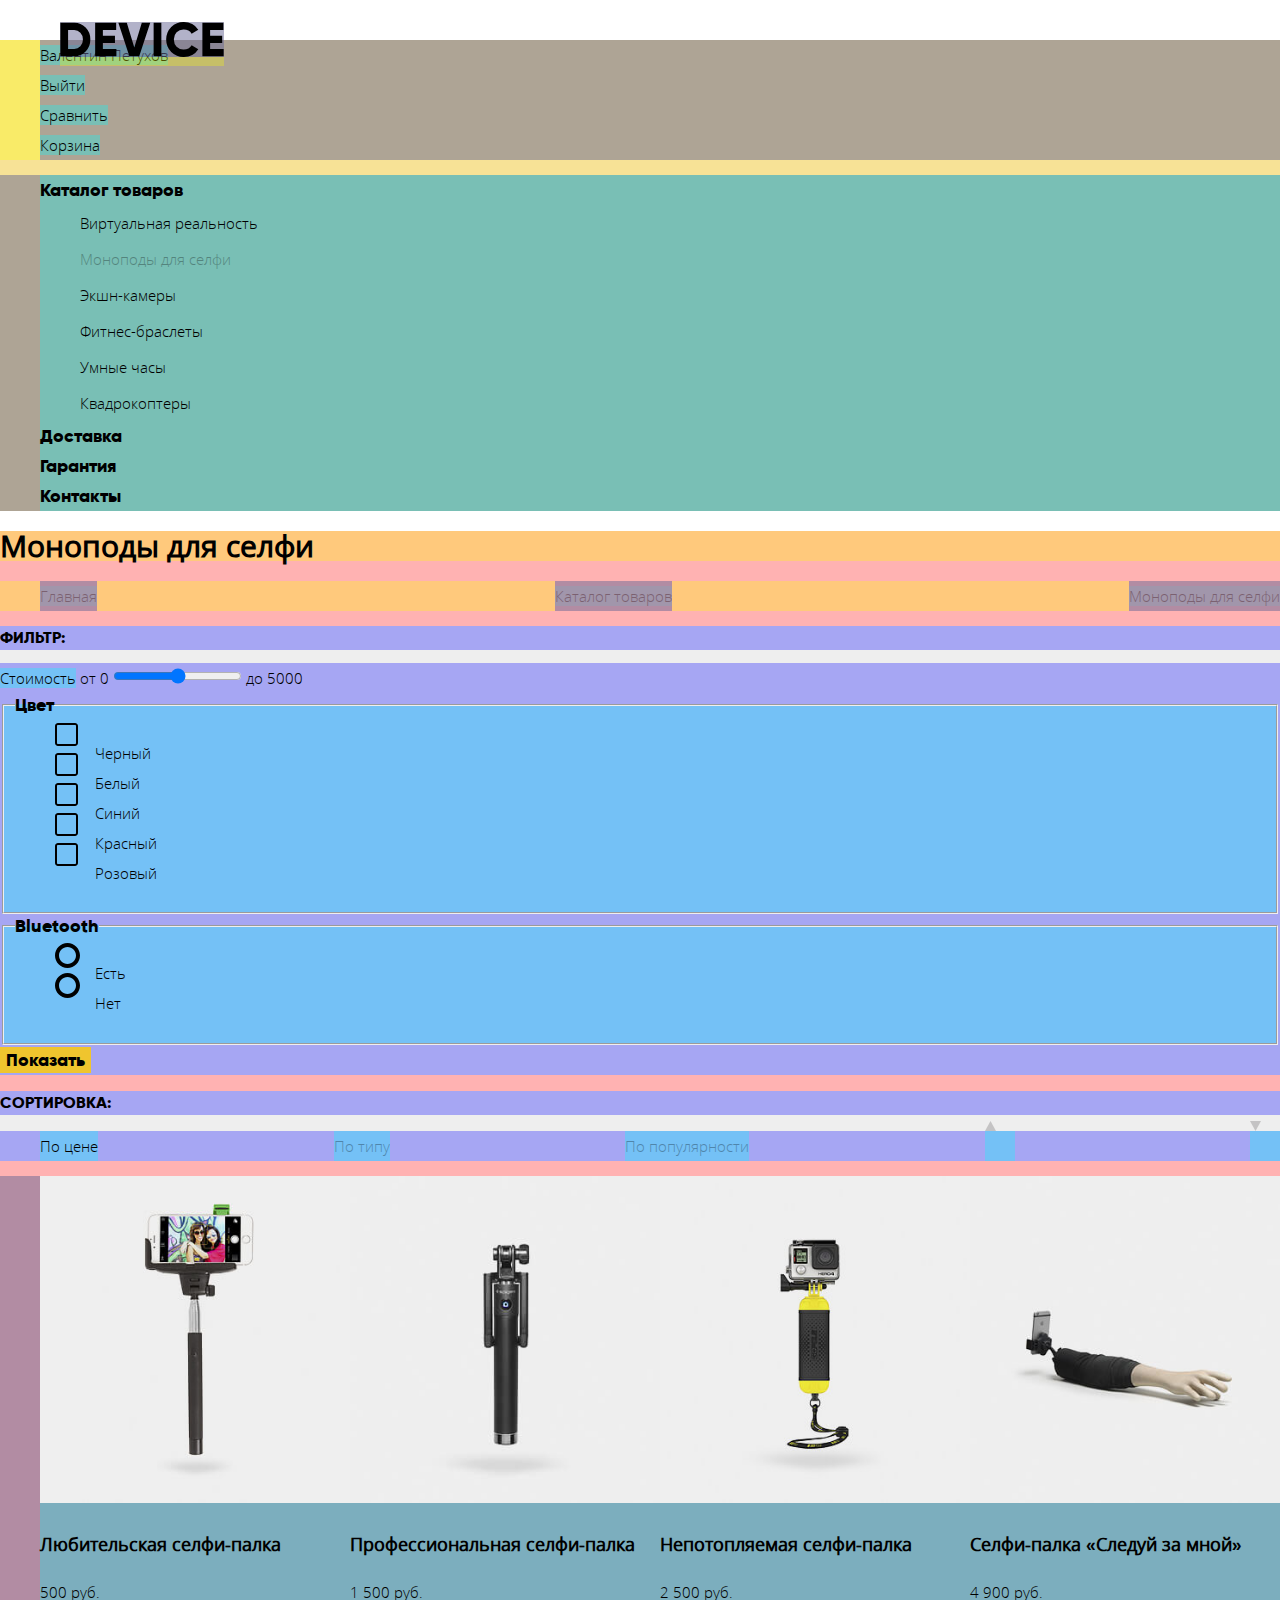
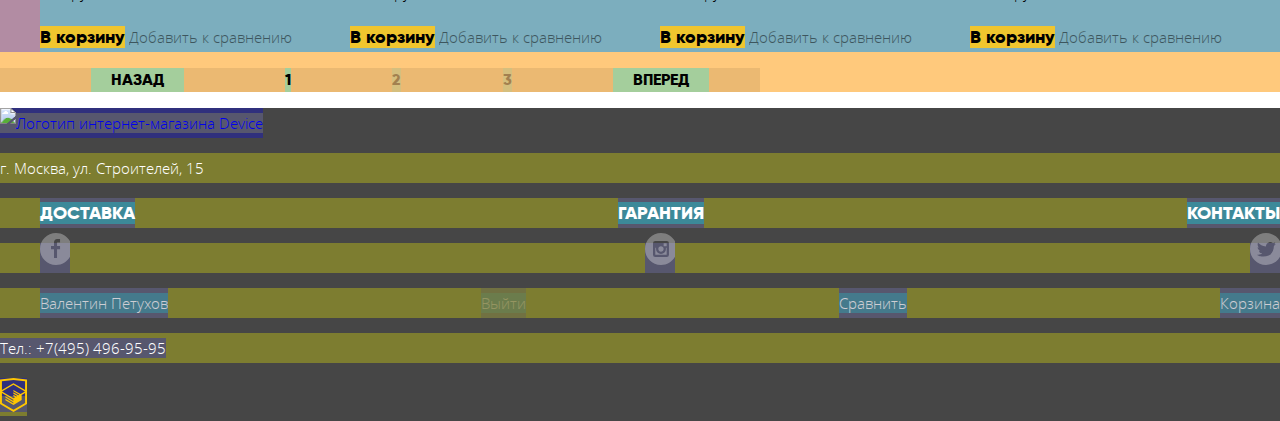
==== catalog.html @ 9d8a5b55 "add grid index" ====
<!DOCTYPE html>
<html lang="ru">

<head>
  <meta charset="utf-8">
  <title>HTML Academy: Девайс</title>
  <link href="css/normalize.css" rel="stylesheet">
  <link href="css/style.css" rel="stylesheet">
</head>

<body>
  <header class="main-header">
    <a class="header-logo" href="index.html">
      <img src="img/logo-device.svg" width="164" height="35" alt="Логотип интернет-магазина Device">
    </a>
    <ul class="user-nav-header">
      <li class="user-item-header search"></li>
      <li class="user-item-header user"><a href="#">Валентин Петухов</a></li>
      <li class="user-item-header enter"><a href="#">Выйти</a></li>
      <li class="user-item-header compare"><a href="#">Сравнить</a></li>
      <li class="user-item-header basket"><a href="#">Корзина</a></li>
    </ul>
    <nav class="nav">
      <ul class="main-nav">
        <li><a href="catalog.html" class="nav-catalog">Каталог товаров</a>
          <ul class="nav-catalog-list">
            <li><a href="#">Виртуальная реальность</a></li>
            <li><a class="nav-catalog-current">Моноподы для селфи</a></li>
            <li><a href="#">Экшн-камеры</a></li>
            <li><a href="#">Фитнес-браслеты</a></li>
            <li><a href="#">Умные часы</a></li>
            <li><a href="#">Квадрокоптеры</a></li>
          </ul>
        </li>
        <li><a href="delivery.html">Доставка</a></li>
        <li><a href="guarantee.html">Гарантия</a></li>
        <li><a href="contacts.html">Контакты</a></li>
      </ul>
    </nav>
  </header>
  <main>
    <h1>Моноподы для селфи</h1>
    <ul class="breadcrumbs">
      <li class="breadcrumbs-item"><a href="index.html">Главная</a></li>
      <li class="breadcrumbs-item"><a href="catalog.html">Каталог товаров</a></li>
      <li class="breadcrumbs-current"><a>Моноподы для селфи</a></li>
    </ul>
    <section class="filters">
      <h2 class="filters-name">Фильтр:</h2>
      <form class="filters-choice" action="https://echo.htmlacademy.ru" method="get">
        <label for="range-field">Стоимость</label>
        от 0 <input class="range-form" type="range" id="range-field" min="0" max="5000" step="1"> до 5000
        <fieldset class="filters-fieldset">
          <legend>Цвет</legend>
          <ul class="filters-color">
            <li class="filters-option">
              <input class="checkbox-form visually-hidden" type="checkbox" name="black" id="black-field" checked>
              <label for="black-field">Черный</label>
            </li>
            <li class="filters-option">
              <input class="checkbox-form visually-hidden" type="checkbox" name="white" id="white-field">
              <label for="white-field">Белый</label>
            </li>
            <li class="filters-option">
              <input class="checkbox-form visually-hidden" type="checkbox" name="blue" id="blue-field" checked>
              <label for="blue-field">Синий</label>
            </li>
            <li class="filters-option">
              <input class="checkbox-form visually-hidden" type="checkbox" name="red" id="red-field" checked>
              <label for="red-field">Красный</label>
            </li>
            <li class="filters-option">
              <input class="checkbox-form visually-hidden" type="checkbox" name="pink" id="pink-field">
              <label for="pink-field">Розовый</label>
            </li>
          </ul>
        </fieldset>
        <fieldset class="filters-fieldset">
          <legend>Bluetooth</legend>
          <ul class="filters-bluetooth">
            <li class="filters-option">
              <input class="radio-form visually-hidden" type="radio" name="bluetooth" id="bluetooth-yes" value="yes"
                checked>
              <label for="bluetooth-yes">Есть</label>
            </li>
            <li class="filters-option">
              <input class="radio-form visually-hidden" type="radio" name="bluetooth" id="bluetooth-no" value="no">
              <label for="bluetooth-no">Нет</label>
            </li>
          </ul>
        </fieldset>
        <button class="button button-filters" type="submit">Показать</button>
      </form>
    </section>
    <section class="sort">
      <h2 class="visually-hidden">Сортировка товаров</h2>
      <p>Сортировка:</p>
      <ul class="sort-list">
        <li><a class="sort-current">По цене</a></li>
        <li><a class="sort-link" href="#">По типу</a></li>
        <li><a class="sort-link" href="#">По популярности</a></li>
        <li><a class="sort-item increase" href="#"><span class="visually-hidden">По возрастанию</span></a></li>
        <li><a class="sort-item decrease"><span class="visually-hidden">По убыванию</span></a></li>
      </ul>
    </section>
    <section class="products">
      <h2 class="visually-hidden">Листинг товаров</h2>
      <ul class="products-list">
        <li class="products-item">
          <article class="product">
            <img src="img/item-1.jpg" width="360" height="380" alt="Любительская селфи-палка">
            <div class="products-info">
              <h3><a href="#">Любительская селфи-палка</a></h3>
              <p>500 руб.</p>
            </div>
            <div class="products-user">
              <a href="#" class="button">В корзину</a>
              <a class="add-compare" href="compare.html">Добавить к сравнению</a>
            </div>
          </article>
        </li>
        <li class="products-item">
          <article class="product">
            <img src="img/item-2.jpg" width="360" height="380" alt="Профессиональная селфи-палка">
            <div class="products-info">
              <h3><a href="#">Профессиональная селфи-палка</a></h3>
              <p>1 500 руб.</p>
            </div>
            <div class="products-user">
              <a href="#" class="button">В корзину</a>
              <a class="add-compare" href="compare.html">Добавить к сравнению</a>
            </div>
          </article>
        </li>
        <li class="products-item">
          <article class="product">
            <img src="img/item-3.jpg" width="360" height="380" alt="Непотопляемая селфи-палка">
            <div class="products-info">
              <h3><a href="#">Непотопляемая селфи-палка</a></h3>
              <p>2 500 руб.</p>
            </div>
            <div class="products-user">
              <a href="#" class="button">В корзину</a>
              <a class="add-compare" href="compare.html">Добавить к сравнению</a>
            </div>
          </article>
        </li>
        <li class="products-item">
          <article class="product new">
            <img src="img/item-4.jpg" width="360" height="380" alt="Селфи-палка «Следуй за мной»">
            <div class="products-info">
              <h3><a href="#">Селфи-палка «Следуй за мной»</a></h3>
              <p>4 900 руб.</p>
            </div>
            <div class="products-user">
              <a href="#" class="button">В корзину</a>
              <a href="compare.html" class="add-compare">Добавить к сравнению</a>
            </div>
          </article>
        </li>
      </ul>
      <ul class="pagination-list">
        <li><a class="pagination-switch pagination-back">Назад</a></li>
        <li class="pagination-item pagination-current"><a>1</a></li>
        <li class="pagination-item"><a href="#">2</a></li>
        <li class="pagination-item"><a href="#">3</a></li>
        <li><a class="pagination-switch" href="#">Вперед</a></li>
      </ul>
    </section>
  </main>
  <footer>
    <a class="footer-logo" href="index.html">
      <img src="img/logo2.svg" width="164" height="35" alt="Логотип интернет-магазина Device">
    </a>
    <p class="adress">г. Москва, ул. Строителей, 15</p>
    <ul class="footer-nav">
      <li><a href="delivery.html">Доставка</a></li>
      <li><a href="guarantee.html">Гарантия</a></li>
      <li><a href="contacts.html">Контакты</a></li>
    </ul>
    <ul class="social">
      <li><a class="social-facebook" href="#"><span class="visually-hidden">Facebook Device</span></a></li>
      <li><a class="social-instagram" href="#"><span class="visually-hidden">Instagram Device</span></a></li>
      <li><a class="social-twitter" href="#"><span class="visually-hidden">Twitter Device</span></a></li>
    </ul>
    <ul class="user-nav-footer">
      <li class="user-item-footer user"><a href="#">Валентин Петухов</a></li>
      <li class="user-item-footer exit"><a href="#">Выйти</a></li>
      <li class="user-item-footer compare"><a href="#">Сравнить</a></li>
      <li class="user-item-footer basket"><a href="#">Корзина</a></li>
    </ul>
    <p><a class="number-phone" href="tel:+74954969595">Тел.: +7(495) 496-95-95</a></p>
    <a href="https://htmlacademy.ru/intensive/htmlcss"><img class="logo-academy" src="img/logo-html.svg" width="27"
        height="34" alt="Логотип HTML Academy"></a>
  </footer>
</body>

</html>
---- css/style.css ----
@font-face {
  font-family: "Gilroy";
  font-style: normal;
  font-weight: 300;
  src: url("../fonts/gilroylight.woff2") format("woff2"),
       url("../fonts/gilroylight.woff") format("woff");
 }

 @font-face {
  font-family: "Gilroy";
  font-style: normal;
  font-weight: 900;
  src: url("../fonts/gilroyextrabold.woff2") format("woff2"),
       url("../fonts/gilroyextrabold.woff") format("woff");
 }

 @font-face {
  font-family: "OpenSans";
  font-style: normal;
  font-weight: 300;
  src: url("../fonts/opensanslight.woff2") format("woff2"),
       url("../fonts/opensanslight.woff") format("woff");
 }

 @font-face {
  font-family: "OpenSans";
  font-style: normal;
  font-weight: 400;
  src: url("../fonts/opensans.woff2") format("woff2"),
       url("../fonts/opensans.woff") format("woff");
 }

 body > * {
  background: rgba(255, 0, 0, 0.3);
}

body > * > * {
  background: rgba(255, 255, 0, 0.3);
}

body > * > * > * {
  background: rgba(0, 0, 255, 0.3);
}

body > * > * > * > * {
  background: rgba(0, 255, 255, 0.3);
}

body {
  margin: 0;
  padding: 0;
  font-family: "OpenSans", "Arial", sans-serif;
  font-size: 15px;
  line-height: 30px;
  font-weight: 300;
  color: #000000;
  background-color: #ffffff;
}

.container {
  width: 1440px;
  margin: 0 auto;
  padding: 0 140px; /*переопределить 140px для сервиса и футера*/
}

a {
  text-decoration: none;
}

img {
  max-width: 100%;
  height: auto;
}

html {
  box-sizing: border-box;
}

*, *::before, *::after {
  box-sizing: inherit;
}

.visually-hidden {
  position: absolute;
  width: 1px;
  height: 1px;
  margin: -1px;
  padding: 0;
  overflow: hidden;
  border: 0;
  clip: rect(0 0 0 0);
}

/*-------------------------HEADER-LOGO-------------------------*/

.main-header {
  position: relative;
  background-color: #f7e296;
  margin-top: 40px;
  /* display: flex; */
}

.header-logo,
.header-logo-index {
  position: absolute;
  margin-left: 60px;
  top: -18px;
}

.header-logo[href]:hover,
.header-logo[href]:focus {
  opacity: 0.6;
}

.header-logo[href]:active {
  opacity: 0.3;
}

.header-logo[href] img {
  pointer-events: none;
}

/*-------------------------HEADER USER-NAV-HEADER-------------------------*/

.user-nav-header,
.main-nav,
.nav-catalog-list {
  list-style: none;
}

.user-nav-header a {
  color: #000000;
}

.user-nav-header a:hover {
  opacity: 0.6;
}

.user-nav-header a:active {
  opacity: 0.3;
}

.header-search {

}

/*-------------------------HEADER MAIN-NAV-------------------------*/

.main-nav > li > a {
  font-family: "Gilroy", "Arial", sans-serif;
  font-size: 18px;
  line-height: 24px;
  font-weight: 900;
  color:#000000;
}

.main-nav a:not(.nav-catalog-current):hover {
  opacity: 0.6;
}

.main-nav a:not(.nav-catalog-current):active {
  opacity: 0.3;
}

/*-------------------------HEADER NAV-CATALOG-LIST-------------------------*/

.nav-catalog-list a {
  font-family: "OpenSans", "Arial", sans-serif;
  font-size: 15px;
  line-height: 36px;
  font-weight: 300;
  color: #000000;
}

.nav-catalog-current {
  opacity: 0.3;
}

/*-------------------------MAIN SLIDERS-------------------------*/

.sliders-list {
  display: flex;
  list-style: none;
}

.sliders h2 {
  font-family: "Gilroy", "Arial", sans-serif;
  font-size: 47px;
  line-height: 56px;
  font-weight: 900;
}

.sliders p {
  max-width: 490px;
}

.button {
  font-family: "Gilroy", "Arial", sans-serif;
  font-size: 18px;
  line-height: 24px;
  font-weight: 900;
  color: #000000;
  background-color: #f0c52e;
  border: none;
}

.button:hover {
  background-color: #f0c52e;
}

.button:active {
  color: rgba(0, 0, 0, 0.3);
}

.product-properties td {
  font-family: "Gilroy", "Arial", sans-serif;
  font-size: 36px;
  line-height: 48px;
  font-weight: 300;
}

.product-properties th {
  font-family: "OpenSans", "Arial", sans-serif;
  font-size: 13px;
  line-height: 20px;
  font-weight: 300;
}

/*-------------------------CATEGORY TOP-------------------------*/

.category-top-list {
  display: flex;
  justify-content: space-between;
  list-style: none;
}

.category-top-list a {
  font-family: "Gilroy", "Arial", sans-serif;
  font-size: 18px;
  line-height: 24px;
  font-weight: 900;
  color: #000000;
}

/* Разобраться с фото
.category-top-list a:hover {
  color: rgba(0, 0, 0, 0.3);
} */

.category-top-list a:active {
  color: rgba(0, 0, 0, 0.3);
}

/*-------------------------SERVICES-------------------------*/

.services-button-list,
.services-list {
  list-style: none;
}

.button-serv:active {
  color: #f7e184;
  background-color: #000000;
}

/*-------------------------PARTNERS-------------------------*/

.partners-list {
  display: flex;
  list-style: none;
}

.logo-dji:hover {
  background: url("../img/logo-1.png") no-repeat;
}

.logo-gadjets:hover {
  background: url("../img/logo-2.png") no-repeat;
}

.logo-gopro:hover {
  background: url("../img/logo-3.png") no-repeat;
}

.logo-vive:hover {
  background: url("../img/logo-4.png") no-repeat;
}

/*-------------------------FOOTER-------------------------*/

footer {
  background-color: #464646;
}


/*-------------------------FOOTER-NAV-------------------------*/

.footer-nav {
  display: flex;
  justify-content: space-between;
  list-style: none;
}

/*-------------------------FOOTER-LOGO-------------------------*/

.footer-logo:hover {
  opacity: 0.6;
}

.footer-logo:active {
  opacity: 0.3;
}

/*-------------------------ADRESS-------------------------*/

.adress {
  color: #ffffff;
}

/*-------------------------SOCIAL-------------------------*/

.social {
  display: flex;
  justify-content: space-between;
  list-style: none;
}

.social a {
  opacity: 0.3;
  width: 32px;
  height: 32px;
  padding: 15px;
}

.social a:hover {
  opacity: 1;
}

.social a:active {
  opacity: 0.1;
}

.social-facebook {
  background: url("../img/fb.svg") no-repeat;
}

.social-instagram {
  background: url("../img/instagram.svg") no-repeat;
}

.social-twitter {
  background: url("../img/twitter.svg") no-repeat;
}

/*-------------------------FOOTER-NAV--------------------------*/

.footer-nav a {
  font-family: "Gilroy", "Arial", sans-serif;
  font-size: 18px;
  line-height: 24px;
  font-weight: 900;
  color: #ffffff;
  text-transform: uppercase;
}

.footer-nav a:hover {
  opacity: 0.6;
}

.footer-nav a:active {
  opacity: 0.3;
}


/*-------------------------USER-NAV-FOOTER--------------------------*/

.user-nav-footer {
  display: flex;
  justify-content: space-between;
  list-style: none;
}

.user-item-footer a{
  color: #ffffff;
  opacity: 0.7;
}

.user-item-footer a:hover {
  opacity: 1;
}

.user-item-footer a:active {
  opacity: 0.3;
}

/* у венеры спросить */
.user-nav-footer .exit {
  opacity: 0.3;
}

/*-------------------------NUMBER-PHONE--------------------------*/

.number-phone {
  color: #ffffff;
}

/*-------------------------LOGO-ACADEMY-------------------------*/

.logo-academy:hover {
  opacity: 0.6;
}

.logo-academy:active {
  opacity: 0.3;
}

/*-------------------------INPUT FIELD-------------------------*/

.input-field {
  background-color:rgba(229, 229, 229, 0.5);
  border: none;
  color: rgba(70, 70, 70, 0.4);
}

.input-field:hover {
  background-color:rgba(229, 229, 229, 0.8);
  color: rgba(70, 70, 70, 0.4);
}

.input-field:focus {
  border: 3px solid #f0c52e;
  color: #464646;
  background-color: #ffffff;
}

.input-field:invalid {
  background-color: #edb5b5;
  border: none;
}

/*-------------------------MODAL-FEEDBACK-------------------------*/

.button-close {
  border: none;
  opacity: 0.5;
}

.modal-close {
  width: 55px;
  height: 55px;
  background: url("../img/modal-close.svg") no-repeat;
}

/* Проверить этот кусок кода на интерактивной карте


.map-close {
  width: 55px;
  height: 55px;
  background: url("../img/modal-close.svg") no-repeat;
} */


.map-close {
  position: relative;
  width: 55px;
  height: 55px;
  background-color: #ffffff;
  border: none;
}

.map-close::after {
  position: absolute;
  content: "";
  top: 0;
  left: 0;
  width: 55px;
  height: 55px;
  background: url("../img/modal-close.svg") no-repeat;
}

.button-close:hover {
  opacity: 1;
}

.button-close:active {
  opacity: 0.3;
}

/* NEXT PAGE - CATALOG */

/*-------------------------BREADCRUMBS-------------------------*/

.breadcrumbs {
  display: flex;
  justify-content: space-between;
  list-style: none;
  color: #000000;
}

.breadcrumbs a{
  color: #000000;
  opacity: 0.3;
}

.breadcrumbs-item:hover {
  opacity: 0.6;
}

.breadcrumbs-item:active {
  opacity: 0.1;
}

/*-------------------------SORT-------------------------*/

.sort {
  background-color: #eeeeee;
}

.sort p {
  font-family: "Gilroy", "Arial", sans-serif;
  font-size: 16px;
  line-height: 24px;
  font-weight: 900;
  text-transform: uppercase;
}

.sort-list {
  display: flex;
  justify-content: space-between;
  list-style: none;
}

.sort-link,
.sort-item {
  color: #000000;
  opacity: 0.3;
}

.sort-link:hover {
  opacity: 0.6;
}

.sort-link:active {
  opacity: 1;
}

.sort-current {
  opacity: 1;
  cursor: default;
}

.sort-item {
  opacity: 0.2;
}

.sort-item:hover {
  opacity: 0.4;
}

.sort-item:active {
  opacity: 1;
}

.increase {
  background: url("../img/icon-up-dir.svg") no-repeat;
  width: 11px;
  height: 10px;
  padding: 15px;
}

.decrease {
  background: url("../img/icon-down-dir.svg") no-repeat;
  width: 11px;
  height: 10px;
  padding: 15px;
}

/*-------------------------FILTERS-------------------------*/

.filters {
  background-color: #eeeeee;
}

.filters-name {
  font-family: "Gilroy", "Arial", sans-serif;
  font-size: 16px;
  line-height: 24px;
  font-weight: 900;
  text-transform: uppercase;
}

.filters ul {
  list-style: none;
}

.filters legend {
  font-family: "Gilroy", "Arial", sans-serif;
  font-size: 18px;
  line-height: 24px;
  font-weight: 900;
}

.filters-color label::before {
  background: url("../img/checkbox-off.svg") no-repeat;
  content: "";
  width: 23px;
  height: 23px;
  padding: 20px;
}

.filters-bluetooth label::before {
  background: url("../img/radio-off.svg") no-repeat;
  content: "";
  width: 25px;
  height: 25px;
  padding: 20px;
}

label:hover::before {
  opacity: 0.6;
}

.filters-color label:checked::before {
  background: url("../img/checkbox-on.svg") no-repeat;
  content: "";
  width: 27px;
  height: 23px;
  padding: 20px;

}

/*-------------------------PRODUCTS-------------------------*/

.products a {
  color: #000000;
}
.products-list {
  display: flex;
  justify-content: space-around;
  list-style: none;
}

.add-compare {
  opacity: 0.5;
}

.add-compare:hover {
  opacity: 1;
}

.add-compare:active {
  opacity: 0.2;
}

/*-------------------------PAGINATION-LIST-------------------------*/

.pagination-list {
  display: flex;
  justify-content: space-around;
  list-style: none;
  font-family: "Gilroy", "Arial", sans-serif;
  font-size: 16px;
  line-height: 24px;
  font-weight: 900;
  background-color: rgba(0, 0, 0, 0.08);
  width: 760px;
}

.pagination-item {
  opacity: 0.3;
}

.pagination-current {
  opacity: 1;
}

.pagination-switch {
  text-transform: uppercase;
  padding: 20px;
}

.pagination-switch:not(.pagination-back):hover {
  background-color: #d9d9d9;
}

.pagination-switch:not(.pagination-back):active {
  opacity: 0.3;
}
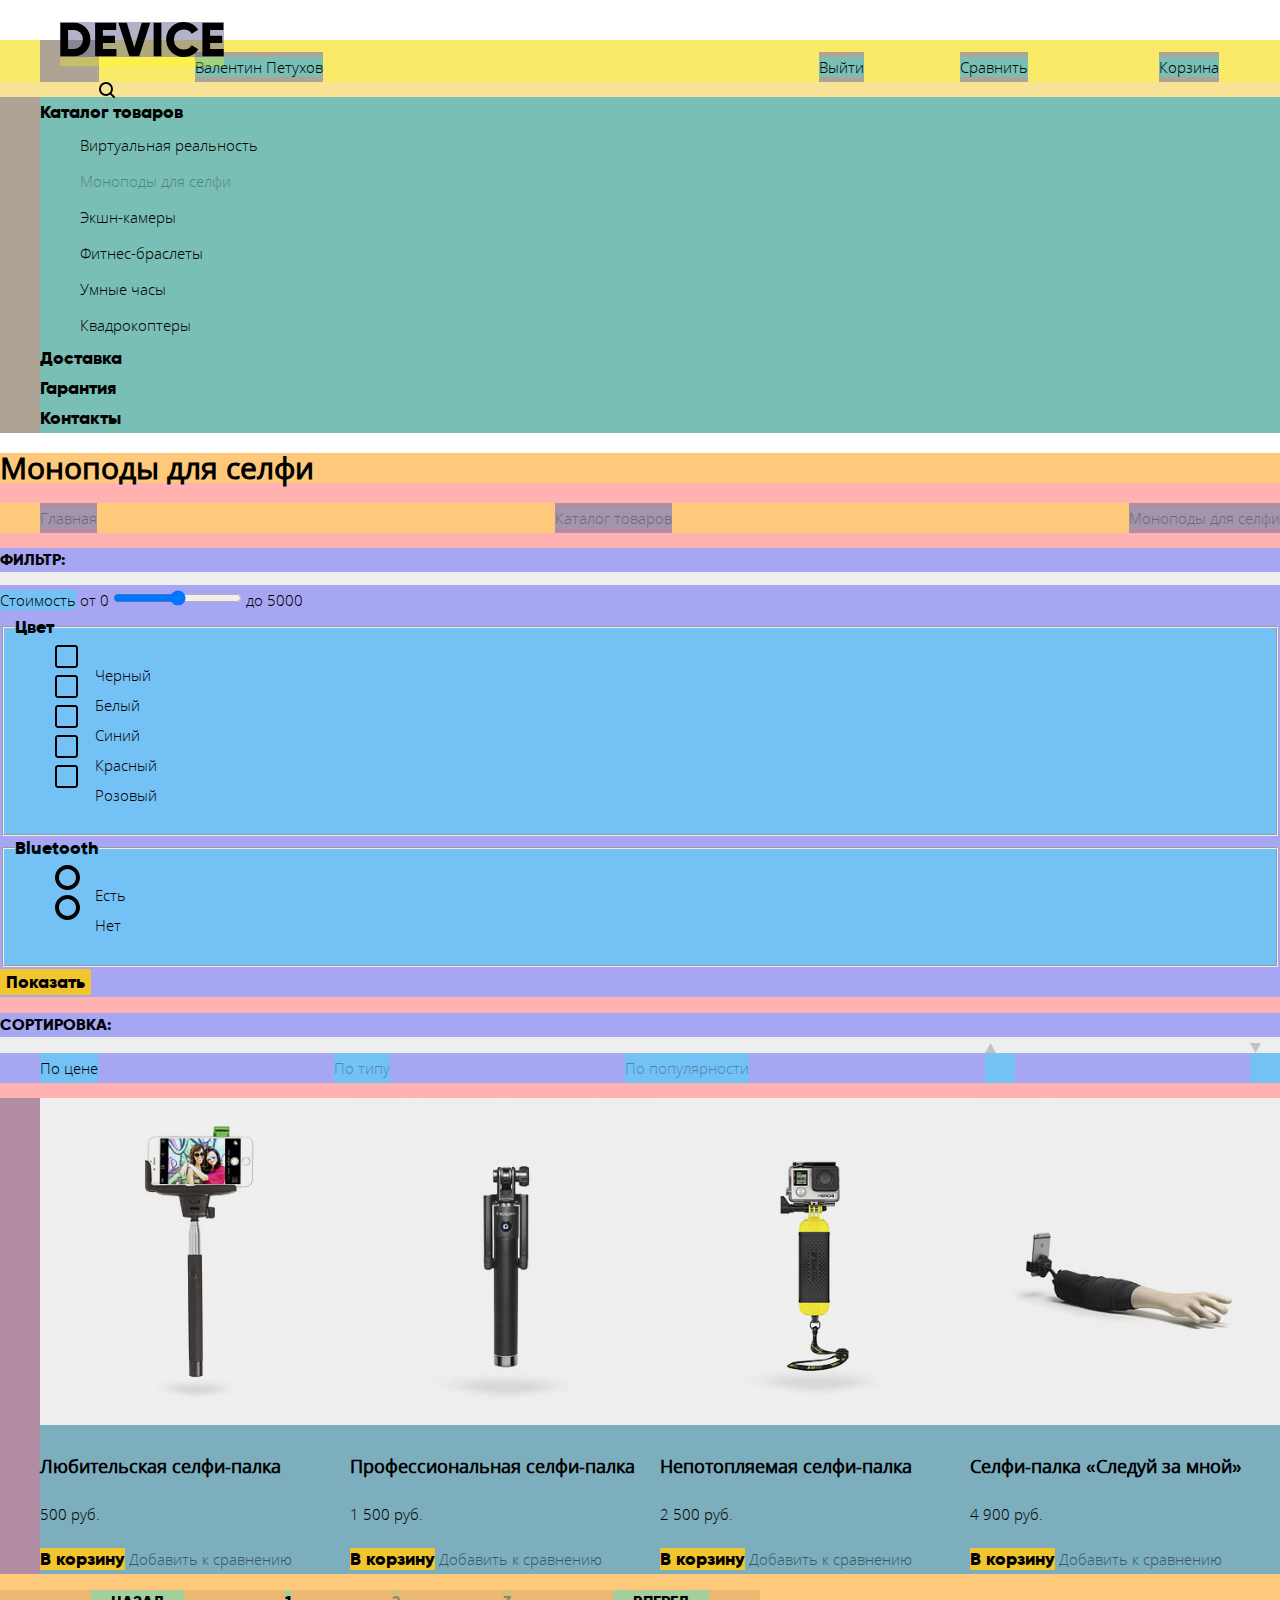
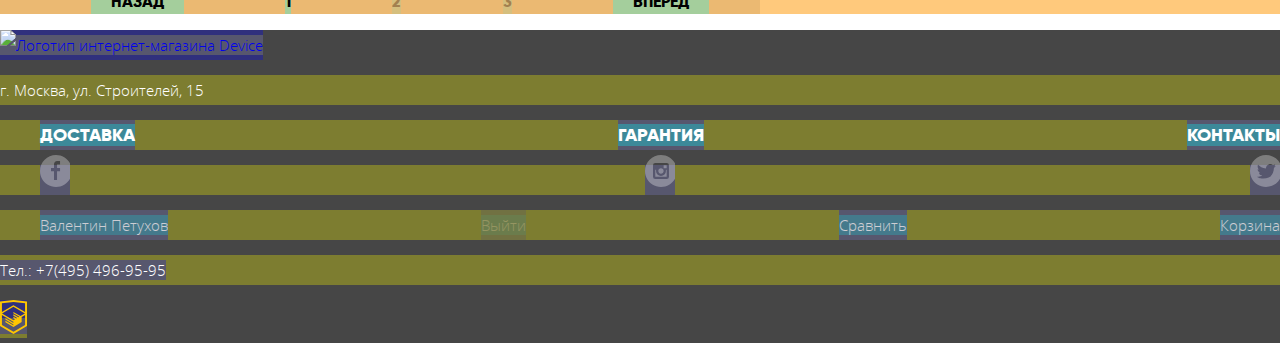
==== commit 3f564242: "add grid" ====
--- a/catalog.html
+++ b/catalog.html
@@ -14,11 +14,11 @@
       <img src="img/logo-device.svg" width="164" height="35" alt="Логотип интернет-магазина Device">
     </a>
     <ul class="user-nav-header">
-      <li class="user-item-header search"></li>
-      <li class="user-item-header user"><a href="#">Валентин Петухов</a></li>
-      <li class="user-item-header enter"><a href="#">Выйти</a></li>
-      <li class="user-item-header compare"><a href="#">Сравнить</a></li>
-      <li class="user-item-header basket"><a href="#">Корзина</a></li>
+      <li class="user-item-header header-search"></li>
+      <li class="user-item-header header-user"><a href="#">Валентин Петухов</a></li>
+      <li class="user-item-header header-enter"><a href="#">Выйти</a></li>
+      <li class="user-item-header header-compare"><a href="#">Сравнить</a></li>
+      <li class="user-item-header header-basket"><a href="#">Корзина</a></li>
     </ul>
     <nav class="nav">
       <ul class="main-nav">
--- a/css/style.css
+++ b/css/style.css
@@ -140,8 +140,36 @@
   opacity: 0.3;
 }
 
+.user-nav-header {
+  display: flex;
+  flex-wrap: wrap;
+  justify-content: space-between;
+  align-items: flex-end;
+}
+
+.header-enter {
+  margin-left: 400px;
+}
+
+.header-compare {
+  margin-right: 35px;
+}
+
+.header-basket {
+  margin-right: 61px;
+}
+
 .header-search {
-
+  padding: 42px 0px 0px 59px;
+  max-width: 442px;
+}
+.header-search::before {
+  position: absolute;
+  content: "";
+  background: url("../img/search.svg") no-repeat;
+  width: 16px;
+  height: 16px;
+  padding-left: 63px;
 }
 
 /*-------------------------HEADER MAIN-NAV-------------------------*/
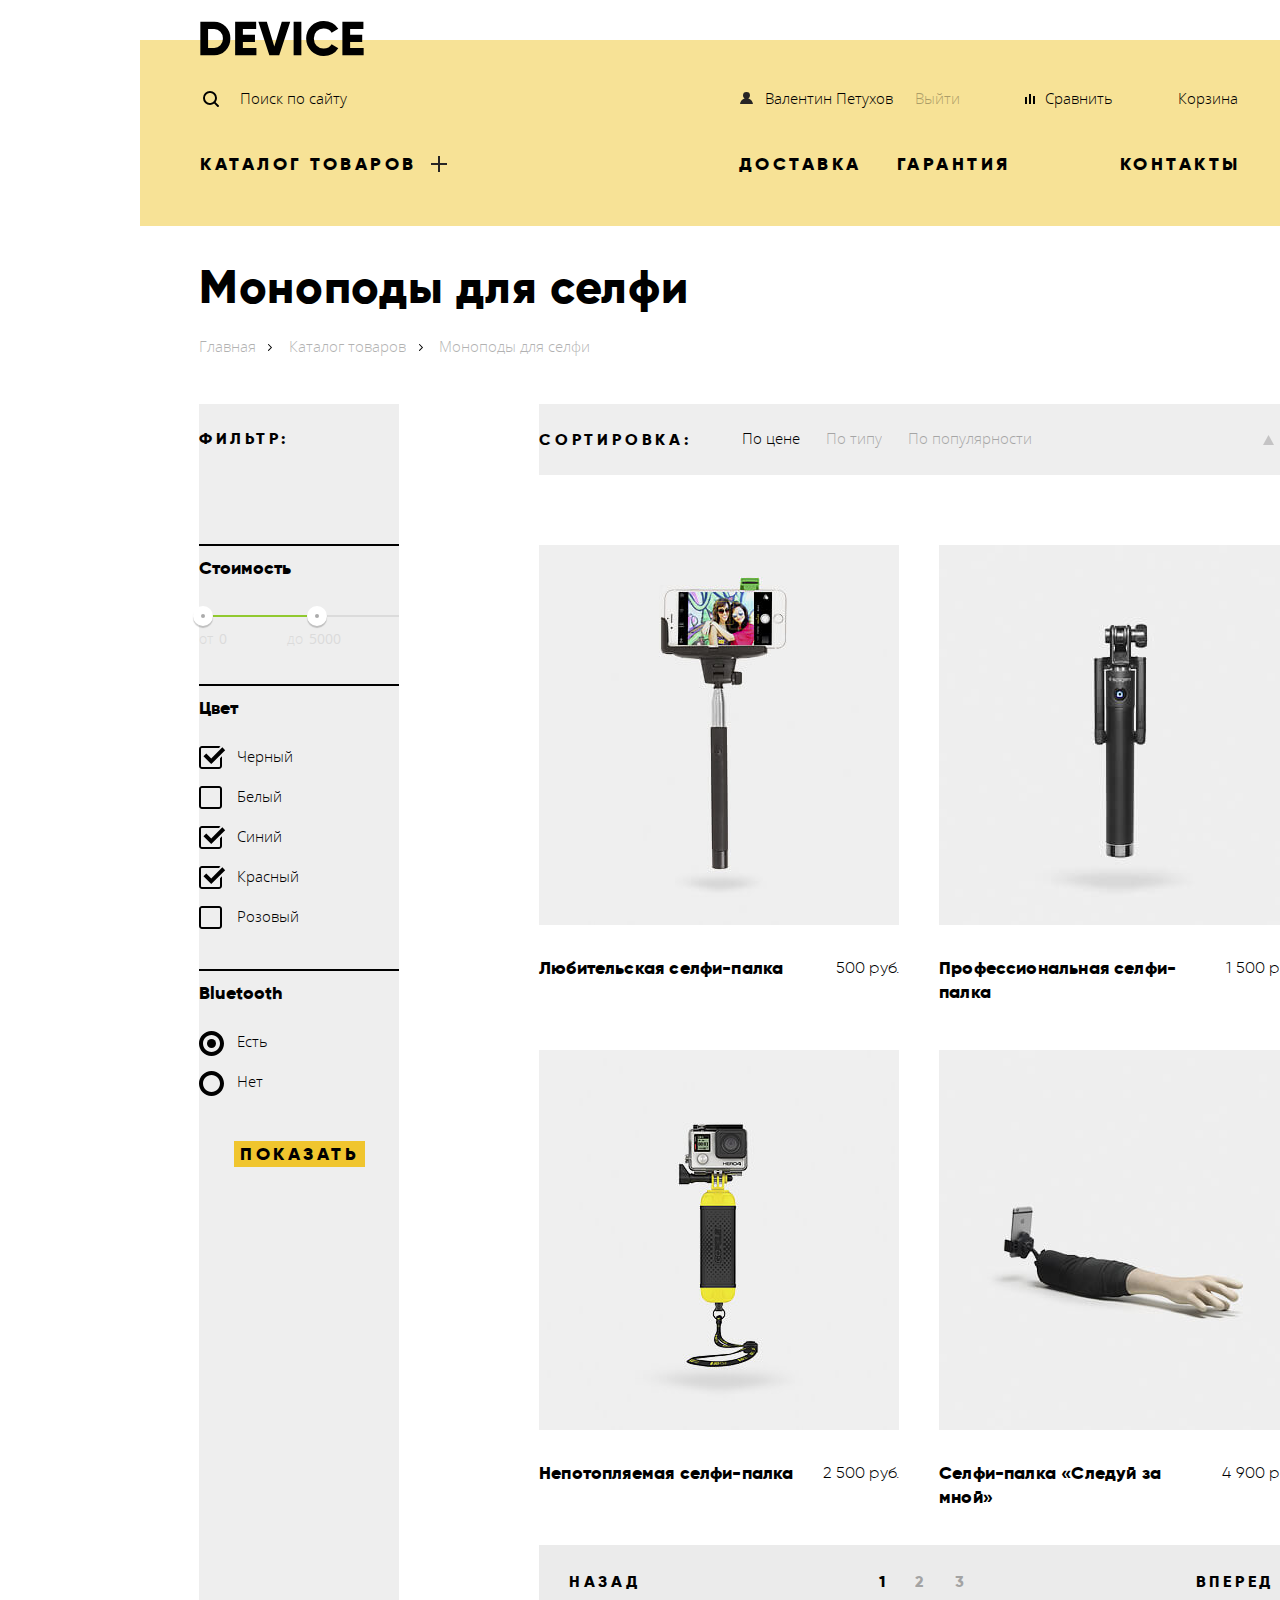
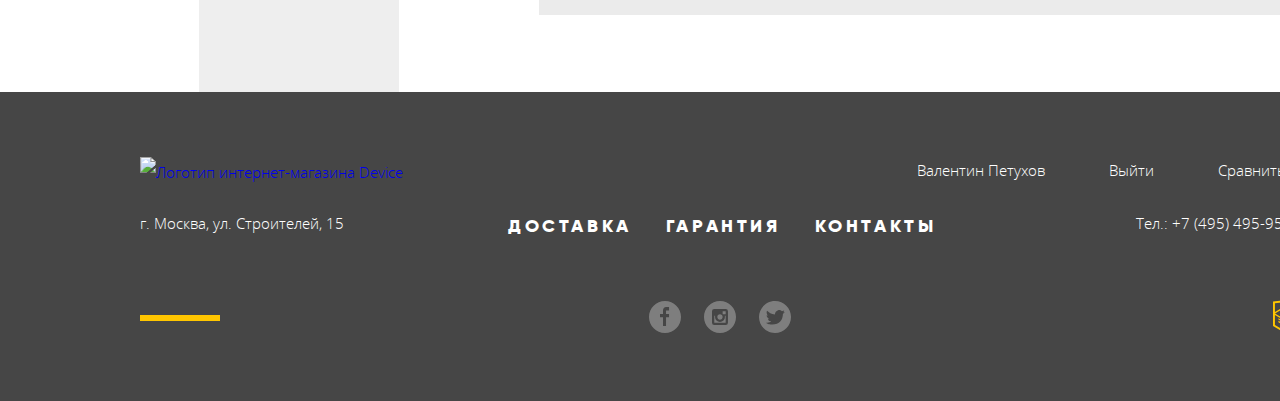
==== commit 01f18896: "style catalog" ====
--- a/catalog.html
+++ b/catalog.html
@@ -8,167 +8,228 @@
   <link href="css/style.css" rel="stylesheet">
 </head>
 
-<body>
-  <header class="main-header">
-    <a class="header-logo" href="index.html">
-      <img src="img/logo-device.svg" width="164" height="35" alt="Логотип интернет-магазина Device">
+<body class="container">
+  <header class="main-header header-catalog">
+    <a href="index.html">
+      <img class="header-logo" src="img/logo-device.svg" width="164" height="35" alt="Логотип интернет-магазина Device">
     </a>
     <ul class="user-nav-header">
-      <li class="user-item-header header-search"></li>
-      <li class="user-item-header header-user"><a href="#">Валентин Петухов</a></li>
-      <li class="user-item-header header-enter"><a href="#">Выйти</a></li>
-      <li class="user-item-header header-compare"><a href="#">Сравнить</a></li>
-      <li class="user-item-header header-basket"><a href="#">Корзина</a></li>
+      <li class="user-item-header header-search">Поиск по сайту</li>
+      <li class="user-item-header"><a class="header-user" href="#">Валентин Петухов</a></li>
+      <li class="user-item-header"><a class="header-exit" href="#">Выйти</a></li>
+      <li class="user-item-header"><a class="header-compare" href="#">Сравнить</a></li>
+      <li class="user-item-header"><a class="header-basket" href="#">Корзина</a></li>
     </ul>
     <nav class="nav">
       <ul class="main-nav">
-        <li><a href="catalog.html" class="nav-catalog">Каталог товаров</a>
+        <li><a class="nav-catalog main-nav-item" href="#">Каталог товаров</a>
           <ul class="nav-catalog-list">
             <li><a href="#">Виртуальная реальность</a></li>
-            <li><a class="nav-catalog-current">Моноподы для селфи</a></li>
+            <li><a href="catalog.html">Моноподы для селфи</a></li>
             <li><a href="#">Экшн-камеры</a></li>
             <li><a href="#">Фитнес-браслеты</a></li>
             <li><a href="#">Умные часы</a></li>
             <li><a href="#">Квадрокоптеры</a></li>
           </ul>
         </li>
+        <li><a class="nav-delivery main-nav-item" href="delivery.html">Доставка</a></li>
+        <li><a class="nav-guarantee main-nav-item" href="guarantee.html">Гарантия</a></li>
+        <li><a class="nav-contacts main-nav-item" href="contacts.html">Контакты</a></li>
+      </ul>
+    </nav>
+  </header>
+  <main>
+    <div class="monopod-wrapper">
+      <h1 class="catalog-subtitle">Моноподы для селфи</h1>
+      <ul class="breadcrumbs">
+        <li class="breadcrumbs-item"><a class="breadcrumbs-index" href="index.html">Главная</a></li>
+        <li class="breadcrumbs-item breadcrumbs-arrow"><a class="breadcrumbs-catalog" href="catalog.html">Каталог товаров</a></li>
+        <li class="breadcrumbs-current breadcrumbs-arrow"><a class="breadcrumbs-monopod">Моноподы для селфи</a></li>
+      </ul>
+    </div>
+    <div class="catalog-wrapper">
+      <section class="filters">
+        <div class="filters-wrapper">
+        <h2 class="filters-name">Фильтр:</h2>
+        <form class="filters-choice" action="https://echo.htmlacademy.ru" method="get">
+          <div class="filter-range">
+          <div class="filter-range-title">Стоимость</div>
+          <div class="range-controls">
+            <div class="scale">
+              <div class="bar"></div>
+            </div>
+            <div class="range-toggle range-toggle-min"></div>
+            <div class="range-toggle range-toggle-max"></div>
+          </div>
+          <div class="price-controls">
+            <label class="min-price">от <input type="number" name="min-price" value="0"></label>
+            <label class="max-price">до <input type="number" name="max-price" value="5000"></label>
+          </div>
+        </div> 
+        <div class="filter-checkbox">
+          <fieldset class="filters-fieldset">
+            <legend>Цвет</legend>
+            <ul class="filters-color">
+              <li class="filters-option">
+                <input class="checkbox-form visually-hidden" type="checkbox" name="black" id="black-field" checked>
+                <label for="black-field">Черный</label>
+              </li>
+              <li class="filters-option">
+                <input class="checkbox-form visually-hidden" type="checkbox" name="white" id="white-field">
+                <label for="white-field">Белый</label>
+              </li>
+              <li class="filters-option">
+                <input class="checkbox-form visually-hidden" type="checkbox" name="blue" id="blue-field" checked>
+                <label for="blue-field">Синий</label>
+              </li>
+              <li class="filters-option">
+                <input class="checkbox-form visually-hidden" type="checkbox" name="red" id="red-field" checked>
+                <label for="red-field">Красный</label>
+              </li>
+              <li class="filters-option">
+                <input class="checkbox-form visually-hidden" type="checkbox" name="pink" id="pink-field">
+                <label for="pink-field">Розовый</label>
+              </li>
+            </ul>
+          </fieldset>
+        </div>
+        <div class="filter-radio">
+          <fieldset class="filters-fieldset">
+            <legend>Bluetooth</legend>
+            <ul class="filters-bluetooth">
+              <li class="filters-option">
+                <input class="radio-form visually-hidden" type="radio" name="bluetooth" id="bluetooth-yes" value="yes"
+                  checked>
+                <label for="bluetooth-yes">Есть</label>
+              </li>
+              <li class="filters-option">
+                <input class="radio-form visually-hidden" type="radio" name="bluetooth" id="bluetooth-no" value="no">
+                <label for="bluetooth-no">Нет</label>
+              </li>
+            </ul>
+          </fieldset>
+        </div>
+          <button class="button button-filters" type="submit">Показать</button>
+        </form>
+      </div>
+      </section>
+    <section class="catalog">
+      <div class="sort">
+        <h2 class="visually-hidden">Сортировка товаров</h2>
+        <p>Сортировка:</p>
+        <ul class="sort-list">
+          <li><a class="sort-current">По цене</a></li>
+          <li><a class="sort-link" href="#">По типу</a></li>
+          <li><a class="sort-link" href="#">По популярности</a></li>
+        </ul>
+        <ul class="sort-increment">
+          <li><a class="sort-item sort-increase" href="#"><span class="visually-hidden">По возрастанию</span></a></li>
+          <li><a class="sort-decrease increment-current"><span class="visually-hidden">По убыванию</span></a></li>
+        </ul>
+    </div>
+      <div class="products-wrapper">
+      <h2 class="visually-hidden">Листинг товаров</h2>
+      <ul class="products-list">
+        <li class="products-item">
+          <article class="product">
+            <img src="img/item-1.jpg" width="360" height="380" alt="Любительская селфи-палка">
+            <div class="products-info">
+              <h3><a href="#">Любительская селфи-палка</a></h3>
+              <p>500 руб.</p>
+            </div>
+            <div class="products-user">
+              <a href="#" class="button">В корзину</a>
+              <a class="add-compare" href="compare.html">Добавить к сравнению</a>
+            </div>
+          </article>
+        </li>
+        <li class="products-item">
+          <article class="product">
+            <img src="img/item-2.jpg" width="360" height="380" alt="Профессиональная селфи-палка">
+            <div class="products-info">
+              <h3><a href="#">Профессиональная селфи-палка</a></h3>
+              <p>1 500 руб.</p>
+            </div>
+            <div class="products-user">
+              <a href="#" class="button">В корзину</a>
+              <a class="add-compare" href="compare.html">Добавить к сравнению</a>
+            </div>
+          </article>
+        </li>
+        <li class="products-item">
+          <article class="product">
+            <img src="img/item-3.jpg" width="360" height="380" alt="Непотопляемая селфи-палка">
+            <div class="products-info">
+              <h3><a href="#">Непотопляемая селфи-палка</a></h3>
+              <p>2 500 руб.</p>
+            </div>
+            <div class="products-user">
+              <a href="#" class="button">В корзину</a>
+              <a class="add-compare" href="compare.html">Добавить к сравнению</a>
+            </div>
+          </article>
+        </li>
+        <li class="products-item">
+          <article class="product new">
+            <img src="img/item-4.jpg" width="360" height="380" alt="Селфи-палка «Следуй за мной»">
+            <div class="products-info">
+              <h3><a href="#">Селфи-палка «Следуй за мной»</a></h3>
+              <p>4 900 руб.</p>
+            </div>
+            <div class="products-user">
+              <a href="#" class="button">В корзину</a>
+              <a href="compare.html" class="add-compare">Добавить к сравнению</a>
+            </div>
+          </article>
+        </li>
+      </ul>
+      <ul class="pagination-list">
+        <li class="pagination-back"><a class="pagination-switch">Назад</a></li>
+        <li class="pagination-item pagination-current"><a>1</a></li>
+        <li class="pagination-item"><a href="#">2</a></li>
+        <li class="pagination-item"><a href="#">3</a></li>
+        <li class="pagination-forward"><a class="pagination-switch" href="#">Вперед</a></li>
+      </ul>
+      </div>
+    </section>
+  </div>
+  </main>
+  <footer>
+    <div class="footer-wrapper">
+    <div class="footer-top">
+      <p class="footer-logo">
+        <a href="#">
+          <img src="img/logo2.svg" width="164" height="35" alt="Логотип интернет-магазина Device">
+        </a>
+      </p>
+      <ul class="user-nav-footer">
+        <li class="user-item-footer"><a class="footer-user" href="#">Валентин Петухов</a></li>
+        <li class="user-item-footer"><a class="footer-exit" href="#">Выйти</a></li>
+        <li class="user-item-footer"><a class="footer-compare" href="#">Сравнить</a></li>
+        <li class="user-item-footer"><a class="footer-basket" href="#">Корзина</a></li>
+      </ul>
+    </div>
+    <div class="footer-middle">
+      <p class="address">г. Москва, ул. Строителей, 15</p>
+      <ul class="footer-nav">
         <li><a href="delivery.html">Доставка</a></li>
         <li><a href="guarantee.html">Гарантия</a></li>
         <li><a href="contacts.html">Контакты</a></li>
       </ul>
-    </nav>
-  </header>
-  <main>
-    <h1>Моноподы для селфи</h1>
-    <ul class="breadcrumbs">
-      <li class="breadcrumbs-item"><a href="index.html">Главная</a></li>
-      <li class="breadcrumbs-item"><a href="catalog.html">Каталог товаров</a></li>
-      <li class="breadcrumbs-current"><a>Моноподы для селфи</a></li>
-    </ul>
-    <section class="filters">
-      <h2 class="filters-name">Фильтр:</h2>
-      <form class="filters-choice" action="https://echo.htmlacademy.ru" method="get">
-        <label for="range-field">Стоимость</label>
-        от 0 <input class="range-form" type="range" id="range-field" min="0" max="5000" step="1"> до 5000
-        <fieldset class="filters-fieldset">
-          <legend>Цвет</legend>
-          <ul class="filters-color">
-            <li class="filters-option">
-              <input class="checkbox-form visually-hidden" type="checkbox" name="black" id="black-field" checked>
-              <label for="black-field">Черный</label>
-            </li>
-            <li class="filters-option">
-              <input class="checkbox-form visually-hidden" type="checkbox" name="white" id="white-field">
-              <label for="white-field">Белый</label>
-            </li>
-            <li class="filters-option">
-              <input class="checkbox-form visually-hidden" type="checkbox" name="blue" id="blue-field" checked>
-              <label for="blue-field">Синий</label>
-            </li>
-            <li class="filters-option">
-              <input class="checkbox-form visually-hidden" type="checkbox" name="red" id="red-field" checked>
-              <label for="red-field">Красный</label>
-            </li>
-            <li class="filters-option">
-              <input class="checkbox-form visually-hidden" type="checkbox" name="pink" id="pink-field">
-              <label for="pink-field">Розовый</label>
-            </li>
-          </ul>
-        </fieldset>
-        <fieldset class="filters-fieldset">
-          <legend>Bluetooth</legend>
-          <ul class="filters-bluetooth">
-            <li class="filters-option">
-              <input class="radio-form visually-hidden" type="radio" name="bluetooth" id="bluetooth-yes" value="yes"
-                checked>
-              <label for="bluetooth-yes">Есть</label>
-            </li>
-            <li class="filters-option">
-              <input class="radio-form visually-hidden" type="radio" name="bluetooth" id="bluetooth-no" value="no">
-              <label for="bluetooth-no">Нет</label>
-            </li>
-          </ul>
-        </fieldset>
-        <button class="button button-filters" type="submit">Показать</button>
-      </form>
-    </section>
-    <section class="sort">
-      <h2 class="visually-hidden">Сортировка товаров</h2>
-      <p>Сортировка:</p>
-      <ul class="sort-list">
-        <li><a class="sort-current">По цене</a></li>
-        <li><a class="sort-link" href="#">По типу</a></li>
-        <li><a class="sort-link" href="#">По популярности</a></li>
-        <li><a class="sort-item increase" href="#"><span class="visually-hidden">По возрастанию</span></a></li>
-        <li><a class="sort-item decrease"><span class="visually-hidden">По убыванию</span></a></li>
-      </ul>
-    </section>
-    <section class="products">
-      <h2 class="visually-hidden">Листинг товаров</h2>
-      <ul class="products-list">
-        <li class="products-item">
-          <article class="product">
-            <img src="img/item-1.jpg" width="360" height="380" alt="Любительская селфи-палка">
-            <div class="products-info">
-              <h3><a href="#">Любительская селфи-палка</a></h3>
-              <p>500 руб.</p>
-            </div>
-            <div class="products-user">
-              <a href="#" class="button">В корзину</a>
-              <a class="add-compare" href="compare.html">Добавить к сравнению</a>
-            </div>
-          </article>
-        </li>
-        <li class="products-item">
-          <article class="product">
-            <img src="img/item-2.jpg" width="360" height="380" alt="Профессиональная селфи-палка">
-            <div class="products-info">
-              <h3><a href="#">Профессиональная селфи-палка</a></h3>
-              <p>1 500 руб.</p>
-            </div>
-            <div class="products-user">
-              <a href="#" class="button">В корзину</a>
-              <a class="add-compare" href="compare.html">Добавить к сравнению</a>
-            </div>
-          </article>
-        </li>
-        <li class="products-item">
-          <article class="product">
-            <img src="img/item-3.jpg" width="360" height="380" alt="Непотопляемая селфи-палка">
-            <div class="products-info">
-              <h3><a href="#">Непотопляемая селфи-палка</a></h3>
-              <p>2 500 руб.</p>
-            </div>
-            <div class="products-user">
-              <a href="#" class="button">В корзину</a>
-              <a class="add-compare" href="compare.html">Добавить к сравнению</a>
-            </div>
-          </article>
-        </li>
-        <li class="products-item">
-          <article class="product new">
-            <img src="img/item-4.jpg" width="360" height="380" alt="Селфи-палка «Следуй за мной»">
-            <div class="products-info">
-              <h3><a href="#">Селфи-палка «Следуй за мной»</a></h3>
-              <p>4 900 руб.</p>
-            </div>
-            <div class="products-user">
-              <a href="#" class="button">В корзину</a>
-              <a href="compare.html" class="add-compare">Добавить к сравнению</a>
-            </div>
-          </article>
-        </li>
-      </ul>
-      <ul class="pagination-list">
-        <li><a class="pagination-switch pagination-back">Назад</a></li>
-        <li class="pagination-item pagination-current"><a>1</a></li>
-        <li class="pagination-item"><a href="#">2</a></li>
-        <li class="pagination-item"><a href="#">3</a></li>
-        <li><a class="pagination-switch" href="#">Вперед</a></li>
-      </ul>
-    </section>
-  </main>
-  <footer>
+      <p class="number-phone"><a href="tel:+74954969595">Тел.: +7 (495) 495-95-95</a></p>
+    </div>
+    <div class="footer-bottom">
+      <ul class="social-list">
+        <li><a class="social-facebook" href="#"><span class="visually-hidden">Facebook Device</span></a></li>
+        <li><a class="social-instagram" href="#"><span class="visually-hidden">Instagram Device</span></a></li>
+        <li><a class="social-twitter" href="#"><span class="visually-hidden">Twitter Device</span></a></li>
+      </ul>
+      <a href="https://htmlacademy.ru/intensive/htmlcss"><img class="logo-academy" src="img/logo-html.svg" width="27"
+          height="34" alt="Логотип HTML Academy"></a>
+    </div>
+  </div>
+  </footer>
+  <!-- <footer>
     <a class="footer-logo" href="index.html">
       <img src="img/logo2.svg" width="164" height="35" alt="Логотип интернет-магазина Device">
     </a>
@@ -192,7 +253,6 @@
     <p><a class="number-phone" href="tel:+74954969595">Тел.: +7(495) 496-95-95</a></p>
     <a href="https://htmlacademy.ru/intensive/htmlcss"><img class="logo-academy" src="img/logo-html.svg" width="27"
         height="34" alt="Логотип HTML Academy"></a>
-  </footer>
+  </footer> -->
 </body>
-
-</html>
+</html>--- a/css/style.css
+++ b/css/style.css
@@ -30,7 +30,7 @@
        url("../fonts/opensans.woff") format("woff");
  }
 
- body > * {
+ /* body > * {
   background: rgba(255, 0, 0, 0.3);
 }
 
@@ -44,7 +44,7 @@
 
 body > * > * > * > * {
   background: rgba(0, 255, 255, 0.3);
-}
+} */
 
 body {
   margin: 0;
@@ -60,7 +60,7 @@
 .container {
   width: 1440px;
   margin: 0 auto;
-  padding: 0 140px; /*переопределить 140px для сервиса и футера*/
+  /* padding: 0 140px; */
 }
 
 a {
@@ -95,16 +95,19 @@
 
 .main-header {
   position: relative;
-  background-color: #f7e296;
-  margin-top: 40px;
-  /* display: flex; */
+  background-image: linear-gradient(#ffffff 12%, #f7e296 12%, #f7e296 100%);
+  padding: 0px 27px 47px 60px;
+  margin: 0 140px;
+}
+
+.header-catalog {
+  margin: 0 140px 37px;
 }
 
 .header-logo,
 .header-logo-index {
   position: absolute;
-  margin-left: 60px;
-  top: -18px;
+  top: 6px;
 }
 
 .header-logo[href]:hover,
@@ -128,6 +131,12 @@
   list-style: none;
 }
 
+.user-nav-header {
+  display: flex;
+  flex-wrap: wrap;
+  padding-top: 68px;
+}
+
 .user-nav-header a {
   color: #000000;
 }
@@ -140,36 +149,88 @@
   opacity: 0.3;
 }
 
-.user-nav-header {
-  display: flex;
-  flex-wrap: wrap;
-  justify-content: space-between;
-  align-items: flex-end;
-}
-
-.header-enter {
-  margin-left: 400px;
-}
-
-.header-compare {
-  margin-right: 35px;
-}
-
-.header-basket {
-  margin-right: 61px;
-}
-
 .header-search {
-  padding: 42px 0px 0px 59px;
-  max-width: 442px;
-}
+  position: relative;
+  margin-right: 50px;
+  width: 446px;
+}
+
 .header-search::before {
   position: absolute;
   content: "";
   background: url("../img/search.svg") no-repeat;
   width: 16px;
   height: 16px;
-  padding-left: 63px;
+  left: -37px;
+  top: 8px;
+}
+
+.header-enter {
+  position: relative;
+  padding: 25px 30px;
+  margin-right: 188px;
+}
+
+.header-exit {
+  padding: 25px 12px;
+  margin-right: 53px;
+  opacity: 0.3;
+}
+
+.header-user {
+  position: relative;
+  padding: 25px 10px 25px 29px;
+}
+
+.header-user::before {
+  position: absolute;
+  content: "";
+  background: url("../img/user.svg") no-repeat;
+  width: 13px;
+  height: 12px;
+  top: 29px;
+  left: 4px;
+}
+
+.header-enter::before {
+  position: absolute;
+  content: "";
+  background: url("../img/user.svg") no-repeat;
+  width: 13px;
+  height: 12px;
+  top: 29px;
+  left: 4px;
+}
+
+.header-compare {
+  position: relative;
+  padding: 25px 20px;
+  margin-right: 24px;
+}
+
+.header-compare::before {
+  position: absolute;
+  content: "";
+  background: url("../img/compare.svg") no-repeat;
+  width: 10px;
+  height: 10px;
+  top: 31px;
+  left: 0px;
+}
+
+.header-basket {
+  position: relative;
+  padding: 25px 21px;
+}
+
+.header-basket::before {
+  position: absolute;
+  content: "";
+  background: url("../img/basket.svg") no-repeat;
+  width: 12px;
+  height: 12px;
+  top: 29px;
+  left: -2px;
 }
 
 /*-------------------------HEADER MAIN-NAV-------------------------*/
@@ -190,9 +251,62 @@
   opacity: 0.3;
 }
 
-/*-------------------------HEADER NAV-CATALOG-LIST-------------------------*/
+/*-------------------------HEADER NAV-------------------------*/
+
+.main-nav {
+  display: flex;
+  flex-wrap: wrap;
+  padding: 0;
+  margin: 0;
+  margin-top: 36px;
+}
+
+.main-nav-item {
+  font-family: "Gilroy", sans-serif;
+  font-size: 18px;
+  line-height: 24px;
+  font-weight: 900;
+  letter-spacing: 3.5px;
+  text-transform: uppercase;
+}
+
+.nav-catalog {
+  position: relative;
+  padding: 25px 30px 30px 0px;
+  margin-right: 262px;
+}
+
+.nav-catalog::after {
+  position: absolute;
+  content: "";
+  background: url("../img/plus.svg") no-repeat;
+  width: 16px;
+  height: 16px;
+  top: 28px;
+  right: 0;
+}
+
+.nav-delivery {
+  padding: 25px 11px 30px 30px;
+}
+
+.nav-guarantee {
+  padding: 25px 30px 30px 24px;
+  margin-right: 46px;
+}
+
+.nav-contacts {
+  padding: 25px 30px 25px 33px;
+
+}
+
+.nav-catalog-list {
+  margin: 0;
+  padding: 0;
+}
 
 .nav-catalog-list a {
+  display: none;
   font-family: "OpenSans", "Arial", sans-serif;
   font-size: 15px;
   line-height: 36px;
@@ -204,10 +318,30 @@
   opacity: 0.3;
 }
 
+.main-header::after {
+  position: absolute;
+  content: "";
+  border: solid 4px #ffffff;
+  width: 100px;
+  right: 461px;
+  top: 250px;
+  z-index: 2;
+}
+
 /*-------------------------MAIN SLIDERS-------------------------*/
 
+.sliders-wrapper {
+  margin: 0 140px;
+}
+
+.sliders {
+  position: relative;
+  background-image: linear-gradient(#f7e296 113px, #ffffff 113px);
+}
+
 .sliders-list {
-  display: flex;
+  padding: 0;
+  margin: 0;
   list-style: none;
 }
 
@@ -216,86 +350,460 @@
   font-size: 47px;
   line-height: 56px;
   font-weight: 900;
+  margin: 0;
+  padding: 0;
 }
 
 .sliders p {
   max-width: 490px;
 }
 
+.slide  {
+  position: relative;
+}
+
+.sliders-list-self {
+  margin-bottom: 97px;
+}
+
+.sliders-list-fit {
+  margin-bottom: 86px;
+}
+
+.sliders-list-quadro {
+  margin-bottom: 110px;
+}
+
+.sliders-list-self img {
+  width: 384px;
+  margin: 2px 0px 0px 90px;
+  padding: 0;
+}
+
+.sliders-list-fit img {
+  width: 345px;
+  margin: 14px 0px 0px 116px;
+  padding: 0;
+}
+
+.sliders-list-quadro img {
+  width: 526px;
+  margin: 67px 0px 0px 31px;  
+}
+
+.sliders-content {
+  max-width: 700px;
+  z-index: 10;
+}
+
+.sliders-list-self h2 {
+  margin: 81px 0px 19px 125px;
+  letter-spacing: 0.5px;
+}
+
+.sliders-list-fit h2 {
+  margin: 81px 0px 19px 138px;
+  letter-spacing: 0.6px;
+}
+
+.sliders-list-quadro h2 {
+  max-width: 505px;
+  margin: 81px 0px 19px 42px;
+  letter-spacing: 0.7px;
+}
+
+
+.sliders-list-self p {
+  margin-left: 125px;
+  letter-spacing: 0.17px;
+}
+
+.sliders-list-fit p {
+  max-width: 460px;
+  margin-left: 138px;
+  letter-spacing: 0.15px;
+}
+
+.sliders-list-quadro p {
+  max-width: 460px;
+  margin-left: 42px;
+  letter-spacing: 0.15px;
+}
+
+.sliders-list-self::before {
+  position: absolute;
+  content: "";
+  width: 166px;
+  height: 131px;
+  background: url("../img/01.png") no-repeat;
+  right: 60px;
+  top: 11px;
+}
+
+.sliders-list-fit::before {
+  position: absolute;
+  content: "";
+  width: 198px;
+  height: 131px;
+  background: url("../img/02.png") no-repeat;
+  right: 54px;
+  top: 11px;
+}
+
+.sliders-list-quadro::before {
+  position: absolute;
+  content: "";
+  width: 201px;
+  height: 131px;
+  background: url("../img/03.png") no-repeat;
+  right: 53px;
+  top: 11px;
+}
+
 .button {
+  font-family: "Gilroy", "Arial", sans-serif;
+  font-size: 18px;
+  text-transform: uppercase;
+  text-align: center;
+  line-height: 24px;
+  font-weight: 900;
+  letter-spacing: 3.5px;
+  color: #000000;
+  background-color: #f0c52e;
+  border: none;
+}
+
+.sliders-button {
+  position: absolute;
+  width: 220px;
+  left: 601px;
+  top: 323px;
+}
+
+.button:hover {
+  background-color: #f0c52e;
+}
+
+.button:active {
+  color: rgba(0, 0, 0, 0.3);
+}
+
+.self-properties {
+  margin: 130px 0px 0px 122px;
+}
+
+.fit-properties {
+  margin: 130px 0px 0px 136px;
+}
+
+.quadro-properties {
+  margin: 130px 0px 0px 39px;
+}
+
+.product-properties td {
+  font-family: "Gilroy", "Arial", sans-serif;
+  font-size: 36px;
+  line-height: 48px;
+  font-weight: 300;
+  padding-right: 76px;
+}
+
+.quadro-properties td {
+  padding-right: 59px;
+}
+
+.product-properties th {
+  font-family: "OpenSans", "Arial", sans-serif;
+  font-size: 13px;
+  line-height: 20px;
+  font-weight: 300;
+  padding-top: 5px;
+  padding-left: 3px;
+}
+
+.slide {
+  display: none;
+}
+
+.slider-controls label {
+  display: inline-block;
+  width: 12px;
+  height: 12px;
+  margin-right: 21px;
+  background-color: transparent;
+  border: 1px solid #000000;
+  border-radius: 50%;
+  cursor: pointer;
+}
+
+.slider-controls {
+  position: absolute;
+  top: 329px;
+  right: 62px;  
+  font-size: 0;
+  z-index: 20;
+}
+
+#product-1:checked ~ .sliders-wrapper #slide-1,
+#product-2:checked ~ .sliders-wrapper #slide-2,
+#product-3:checked ~ .sliders-wrapper #slide-3 {
+  display: flex;
+}
+
+#product-1:checked ~ .sliders-wrapper label[for="product-1"],
+#product-2:checked ~ .sliders-wrapper label[for="product-2"],
+#product-3:checked ~ .sliders-wrapper label[for="product-3"] {
+  background-color: red;
+}
+
+/*-------------------------CATEGORY TOP-------------------------*/
+
+.category-top {
+  margin: 0 140px 155px 140px;
+}
+
+.category-top-list {
+  display: flex;
+  justify-content: space-between;
+  list-style: none;
+  margin: 0;
+  padding: 0;
+}
+
+.category-top-list a {
+  display: block;
+  position: relative;
+  width: 160px;
   font-family: "Gilroy", "Arial", sans-serif;
   font-size: 18px;
   line-height: 24px;
   font-weight: 900;
   color: #000000;
+  padding-top: 193px;
+}
+
+.category-top-list a:active {
+  color: rgba(0, 0, 0, 0.3);
+}
+
+.category-virtual a {
+letter-spacing: 0.5px;
+}
+
+.category-virtual a::before {
+  position: absolute;
+  content: "";
+  top: 0;
+  left: 0;
+  background: url(../img/popular-1.svg) 49% 49% #f0c52e no-repeat;
+  width: 160px;
+  height: 160px;
+}
+
+.category-self a {
+  padding-right: 35px;
+  letter-spacing: 0.4px;
+}
+
+.category-self a::before {
+  position: absolute;
+  content: "";
+  top: 0;
+  left: 0;
+  background: url(../img/popular-2.svg) 52% 95% #f0c52e no-repeat;
+  width: 160px;
+  height: 160px;
+}
+
+.category-camera a::before {
+  position: absolute;
+  content: "";
+  top: 0;
+  left: 0;
+  background: url(../img/popular-3.svg) 55% 52% #f0c52e no-repeat;
+  width: 160px;
+  height: 160px;
+}
+
+.category-fitnes a::before {
+  position: absolute;
+  content: "";
+  top: 0;
+  left: 0;
+  background: url(../img/popular-4.svg) 52% 53% #f0c52e no-repeat;
+  width: 160px;
+  height: 160px;
+}
+
+.category-watch a::before {
+  position: absolute;
+  content: "";
+  top: 0;
+  left: 0;
+  background: url(../img/popular-5.svg) 53% 52% #f0c52e no-repeat;
+  width: 160px;
+  height: 160px;
+}
+
+.category-cuadro a::before {
+  position: absolute;
+  content: "";
+  top: 0;
+  left: 0;
+  background: url(../img/popular-6.svg) 48% 54% #f0c52e no-repeat;
+  width: 160px;
+  height: 160px;
+}
+
+/*-------------------------SERVICES-------------------------*/
+
+.services-wrapper {
+  padding-bottom: 115px;
+  margin-bottom: 95px;
+  background-image: linear-gradient(#ffffff 26px, #e5e5e5 26px, #e5e5e5 340px);
+}
+
+.services-list {
+  position: relative;
+  padding: 0;
+  margin: 0;
+  margin-left: 100px;
+  list-style: none;
+}
+
+.services {
+  display: flex;  
+  flex-wrap: wrap;
+  margin-left: 140px;
+}
+
+.services-list h3 {
+  font-family: Gilroy;
+  font-size: 47px;
+  font-weight: 800;
+  line-height: 1.02;
+  letter-spacing: 1px;
+  text-align: left;
+  color: #000000;
+  margin: 0 0 31px 2px;
+}
+
+.services-list p {
+  max-width: 445px;
+  letter-spacing: 0.3px;
+  margin: 0;
+}
+
+.controls-delivery {
+  margin-top: 6px;
+  padding: 9px 0 8px 18px;
+}
+
+.controls-guarantee {
+  padding: 9px 0 8px 25px;
+}
+
+.controls-credit {
+  padding: 10px 0 8px 37px;
+}
+
+.service-delivery,
+.service-guarantee,
+.service-credit {
+  position: relative;
+}
+
+.service-delivery::after {
+  position: absolute;
+  content: "";
+  background: url("../img/delivery.svg") no-repeat;
+  width: 136px;
+  padding: 80px;
+  left: 559px;
+  top: 11px;
+}
+
+.service-guarantee::after {
+  position: absolute;
+  content: "";
+  background: url("../img/warranty.svg") no-repeat;
+  width: 171px;
+  padding: 100px;
+  left: 544px;
+  top: -13px;
+}
+
+.service-credit::after {
+  position: absolute;
+  content: "";
+  background: url("../img/credit.svg") no-repeat;
+  width: 156px;
+  padding: 100px;
+  left: 535px;
+  top: -13px;
+}
+
+.services-controls label {
+  display: block;
+  width: 278px;
+  margin-right: 21px;
+  color: black;
   background-color: #f0c52e;
-  border: none;
-}
-
-.button:hover {
-  background-color: #f0c52e;
-}
-
-.button:active {
-  color: rgba(0, 0, 0, 0.3);
-}
-
-.product-properties td {
-  font-family: "Gilroy", "Arial", sans-serif;
-  font-size: 36px;
-  line-height: 48px;
-  font-weight: 300;
-}
-
-.product-properties th {
-  font-family: "OpenSans", "Arial", sans-serif;
-  font-size: 13px;
-  line-height: 20px;
-  font-weight: 300;
-}
-
-/*-------------------------CATEGORY TOP-------------------------*/
-
-.category-top-list {
-  display: flex;
+  cursor: pointer;
+  margin-bottom: 24px;
+  font-family: Gilroy;
+  font-size: 18px;
+  font-weight: 800;
+  line-height: 1.33;
+  letter-spacing: 3.6px;
+  text-transform: uppercase;
+}
+
+.services-controls {
+  position: relative;
+}
+
+.services-controls::after {
+  position: absolute;
+  content: "";
+  width: 7px;
+  height: 319px;
+  background-color: #000000;
+  left: 277px;
+  top: -74px;
+}
+
+.service {
+  display: none;
+}
+
+#service-1:checked ~ .services #service1,
+#service-2:checked ~ .services #service2,
+#service-3:checked ~ .services #service3 {
+  display: block;
+}
+
+#service-1:checked ~ .services label[for="service-1"],
+#service-2:checked ~ .services label[for="service-2"],
+#service-3:checked ~ .services label[for="service-3"] {
+  color: #f0c52e;
+  background-color: black;
+}
+
+/*-------------------------PARTNERS-------------------------*/
+
+.partners-wrapper {
+  margin: 0 140px;
+}
+
+.partners-list {
+  display: flex;
+  flex-wrap: wrap;
   justify-content: space-between;
   list-style: none;
-}
-
-.category-top-list a {
-  font-family: "Gilroy", "Arial", sans-serif;
-  font-size: 18px;
-  line-height: 24px;
-  font-weight: 900;
-  color: #000000;
-}
-
-/* Разобраться с фото
-.category-top-list a:hover {
-  color: rgba(0, 0, 0, 0.3);
-} */
-
-.category-top-list a:active {
-  color: rgba(0, 0, 0, 0.3);
-}
-
-/*-------------------------SERVICES-------------------------*/
-
-.services-button-list,
-.services-list {
-  list-style: none;
-}
-
-.button-serv:active {
-  color: #f7e184;
-  background-color: #000000;
-}
-
-/*-------------------------PARTNERS-------------------------*/
-
-.partners-list {
-  display: flex;
-  list-style: none;
+  margin: 0;
+  padding: 0;
+  margin-bottom: 83px;
 }
 
 .logo-dji:hover {
@@ -314,22 +822,138 @@
   background: url("../img/logo-4.png") no-repeat;
 }
 
-/*-------------------------FOOTER-------------------------*/
+/*-------------------------INFO-US-------------------------*/
+.info-us {
+  display: flex;
+  flex-wrap: wrap;
+  justify-content: space-between;
+  margin: 0 140px 72px 140px;
+}
+
+.info-us h2 {
+  font-family: Gilroy;
+  font-size: 47px;
+  font-weight: 800;
+  line-height: 1.02;
+  letter-spacing: 0.47px;
+  text-align: left;
+  color: #000000;
+  padding-top: 15px;
+  padding-bottom: 3px;
+}
+
+.about-us {
+  position: relative;
+  margin: 0;
+  padding: 0;
+  max-width: 490px;
+}
+
+.about-us::before {
+  position: absolute;
+  content: "";
+  border: 3.5px solid #000000;
+  width: 80px;
+  top: 0;
+}
+
+.about-us-stock {
+  max-width: 450px;
+  margin-bottom: 30px;
+  letter-spacing: 0.1px;
+}
+
+.about-us-delivery {
+  max-width: 475px;
+  margin-bottom: 71px;
+}
+
+.contacts-info {
+  position: relative;
+  margin: 0;
+  padding: 0;
+  max-width: 570px;
+}
+
+.contacts-info::before {
+  position: absolute;
+  content: "";
+  border: 3.5px solid #000000;
+  width: 80px;
+  top: 0;
+  left: 10px;
+}
+
+.contacts-info h2 {
+  padding-left: 7px;
+}
+
+.delivery-list {
+  margin: 0;
+  margin-bottom: 65px;
+  padding: 0;
+  padding-left: 18px;
+  list-style: circle;
+}
+
+.delivery-list li {
+  font-family: Gilroy;
+  font-weight: 800;
+  margin-bottom: 10px;
+  padding-left: 17px;
+  letter-spacing: 0.8px;
+}
+
+.contacts-address {
+  padding-left: 8px;
+  letter-spacing: 0.1px;
+  margin-bottom: 39px;
+}
+
+.contacts-map {
+  padding-left: 10px;
+  margin-bottom: 65px;
+}
+
+.button-about-us {
+  margin-left: 23px;
+}
+
+.button-contacts-info{
+  margin-left: 51px;
+}
+
+/*-------------------------FOOTER----------------------------*/
 
 footer {
   background-color: #464646;
-}
-
-
-/*-------------------------FOOTER-NAV-------------------------*/
-
-.footer-nav {
-  display: flex;
-  justify-content: space-between;
+  padding: 63px 0 58px 0px;
+}
+
+.footer-top,
+.footer-middle,
+.footer-bottom {
+  display: flex;
+  flex-wrap: wrap;
+  margin-left: 140px;
+}
+
+.user-nav-footer,
+.footer-nav,
+.social-list {
+  margin: 0;
+  padding: 0;
   list-style: none;
 }
 
-/*-------------------------FOOTER-LOGO-------------------------*/
+
+/*-------------------------FOOTER-TOP-------------------------*/
+.footer-top {
+  margin-bottom: 6px;
+}
+.footer-logo {
+  margin: 2px 0 0 0;
+}
 
 .footer-logo:hover {
   opacity: 0.6;
@@ -339,48 +963,103 @@
   opacity: 0.3;
 }
 
-/*-------------------------ADRESS-------------------------*/
-
-.adress {
+.user-nav-footer {
+  display: flex;
+  flex-wrap: wrap;
+  justify-content: space-between;
+  margin-left: auto;
+}
+
+.user-nav-footer a {
+  padding-left: 34px; 
+}
+
+.user-item-footer {
+  margin-right: 30px;
+}
+.footer-enter {
+  margin-left: 152px; 
+}
+
+.footer-enter,
+.footer-exit,
+.footer-compare,
+.footer-user,
+.footer-basket {
+  position: relative;
+}
+
+.footer-user::before {
+  position: absolute;
+  content: "";
+  background: url("../img/user-footer.svg") no-repeat;
+  width: 13px;
+  height: 12px;
+  top: 4px;
+  left: 4px;
+}
+
+.footer-enter::before {
+  position: absolute;
+  content: "";
+  background: url("../img/user-footer.svg") no-repeat;
+  width: 13px;
+  height: 12px;
+  left: 7px;
+  top: 4px;
+}
+
+.footer-compare::before {
+  position: absolute;
+  content: "";
+  background: url("../img/compare-footer.svg") no-repeat;
+  width: 13px;
+  height: 12px;
+  left: 14px;
+  top: 6px;
+}
+
+.footer-basket::before {
+  position: absolute;
+  content: "";
+  background: url("../img/basket-footer.svg") no-repeat;
+  width: 13px;
+  height: 12px;
+  left: 12px;
+  top: 4px;
+}
+
+.user-item-footer a{
   color: #ffffff;
 }
 
-/*-------------------------SOCIAL-------------------------*/
-
-.social {
-  display: flex;
-  justify-content: space-between;
-  list-style: none;
-}
-
-.social a {
+.user-item-footer a:hover {
+  opacity: 0.6;
+}
+
+.user-item-footer a:active {
   opacity: 0.3;
-  width: 32px;
-  height: 32px;
-  padding: 15px;
-}
-
-.social a:hover {
-  opacity: 1;
-}
-
-.social a:active {
-  opacity: 0.1;
-}
-
-.social-facebook {
-  background: url("../img/fb.svg") no-repeat;
-}
-
-.social-instagram {
-  background: url("../img/instagram.svg") no-repeat;
-}
-
-.social-twitter {
-  background: url("../img/twitter.svg") no-repeat;
-}
-
-/*-------------------------FOOTER-NAV--------------------------*/
+}
+
+
+
+/*-------------------------FOOTER-MIDDLE-------------------------*/
+
+.footer-middle{
+  margin-bottom: 47px;
+}
+
+.address {
+  color: #ffffff;
+  margin: 15px 164px 0px 0px;
+}
+
+.footer-nav {
+  display: flex;
+  flex-wrap: wrap;
+  margin-top: 18px;
+  margin-right: 166px;
+}
 
 .footer-nav a {
   font-family: "Gilroy", "Arial", sans-serif;
@@ -389,6 +1068,11 @@
   font-weight: 900;
   color: #ffffff;
   text-transform: uppercase;
+  letter-spacing: 3.6px;
+}
+
+.footer-nav li {
+  margin-right: 34px;
 }
 
 .footer-nav a:hover {
@@ -399,37 +1083,58 @@
   opacity: 0.3;
 }
 
-
-/*-------------------------USER-NAV-FOOTER--------------------------*/
-
-.user-nav-footer {
-  display: flex;
-  justify-content: space-between;
-  list-style: none;
-}
-
-.user-item-footer a{
+.number-phone a {
   color: #ffffff;
-  opacity: 0.7;
-}
-
-.user-item-footer a:hover {
+}
+
+/*-------------------------FOOTER-BOTTOM-------------------------*/
+
+ .social-list {
+  position: relative;
+  display: flex;
+  flex-wrap: wrap;
+  margin: 12px 459px 0 0px;
+  padding-left: 509px;
+}
+
+.social-list::before {
+  position: absolute;
+  content: "";
+  border: 3px solid #ffc600;
+  width: 80px;
+  left: 0px;
+  top: 3px;
+}
+
+.social-list li {
+  margin-right: 23px;
+}
+
+.social-list a {
+  opacity: 0.3;
+  width: 32px;
+  height: 32px;
+  padding: 16px;
+}
+
+.social-list a:hover {
   opacity: 1;
 }
 
-.user-item-footer a:active {
-  opacity: 0.3;
-}
-
-/* у венеры спросить */
-.user-nav-footer .exit {
-  opacity: 0.3;
-}
-
-/*-------------------------NUMBER-PHONE--------------------------*/
-
-.number-phone {
-  color: #ffffff;
+.social-list a:active {
+  opacity: 0.1;
+}
+
+.social-facebook {
+  background: url("../img/fb.svg") no-repeat;
+}
+
+.social-instagram {
+  background: url("../img/instagram.svg") no-repeat;
+}
+
+.social-twitter {
+  background: url("../img/twitter.svg") no-repeat;
 }
 
 /*-------------------------LOGO-ACADEMY-------------------------*/
@@ -517,13 +1222,27 @@
 
 /* NEXT PAGE - CATALOG */
 
-/*-------------------------BREADCRUMBS-------------------------*/
+/*-------------------------monopod-wrapper----------------------------*/
+
+.monopod-wrapper {
+  margin: 0 0 43px 199px;
+}
+
+.catalog-subtitle {
+  font-family: Gilroy;
+  font-size: 47px;
+  font-weight: 800;
+  line-height: 48px;
+  letter-spacing: 0.7px;
+  margin-bottom: 20px;
+}
 
 .breadcrumbs {
   display: flex;
-  justify-content: space-between;
   list-style: none;
   color: #000000;
+  margin: 0;
+  padding: 0;
 }
 
 .breadcrumbs a{
@@ -539,10 +1258,273 @@
   opacity: 0.1;
 }
 
-/*-------------------------SORT-------------------------*/
+.breadcrumbs-index {
+  margin-right: 12px;
+}
+
+.breadcrumbs-catalog {
+  padding-left: 21px;
+  margin-right: 13px;
+}
+
+.breadcrumbs-monopod {
+  padding-left: 20px;
+}
+
+.breadcrumbs-arrow {
+  position: relative;
+}
+
+.breadcrumbs-arrow::before {
+  position: absolute;
+  content: "";
+  background: url("../img/nav-arrow.svg") no-repeat;
+  padding: 10px;
+  width: 4px;
+  height: 7px;
+  top: 13px;
+  left: 0;
+}
+
+/*-------------------------catalog-wrapper-------------------------*/
+.catalog-wrapper {
+  display: flex;
+  margin: 0;
+  /* background-image: linear-gradient(#ebebeb 30%, #ffffff 30%, #ffffff 100%) ; */
+}
+
+/*-------------------------filters-wrapper-------------------------*/
+
+.filters {
+  background-color: #eeeeee;
+  margin: 0 140px 0 199px;
+}
+
+.filters-wrapper {
+  width: 200px;
+}
+
+.filters-name {
+  font-family: "Gilroy", "Arial", sans-serif;
+  font-size: 16px;
+  line-height: 24px;
+  font-weight: 900;
+  text-transform: uppercase;
+  padding-top: 10px;
+  letter-spacing: 3.5px;
+  margin-bottom: 93px;
+}
+
+.filters legend,
+.filter-range-title {
+  font-family: "Gilroy", "Arial", sans-serif;
+  font-size: 18px;
+  line-height: 24px;
+  font-weight: 900;
+}
+
+.filters-fieldset {
+  border: none;
+  margin: 0;
+  padding: 0;
+}
+
+.filters ul {
+  padding: 0;
+  margin: 0;
+  list-style: none;
+  margin-bottom: 38px;
+}
+
+/*----------------filter-range----------------*/
+
+.filter-range {
+  border-top: 2px solid #000000;
+  border-bottom: 2px solid #000000;
+  margin-bottom: 10px;
+}
+
+.filter-range-title {
+  margin: 10px 0 35px 0;
+}
+
+.range-controls {
+  position: relative;
+  margin-bottom: 10px;
+}
+
+.range-controls .scale {
+  height: 2px;
+  background: #dbdbdb;
+}
+
+.range-controls .bar {
+  width: 54%;
+  height: 2px;
+  background: #91c92f;
+}
+
+.range-toggle {
+  position: absolute;
+  top: -9px;
+  width: 20px;
+  height: 20px;
+  background: #ababab;
+  border: 8px solid #ffffff;
+  border-radius: 50%;
+  box-shadow: 0 2px 1px 0 rgba(0, 1, 1, 0.2);
+  cursor: pointer;
+}
+
+.range-toggle-min {
+  left: -6px;
+}
+
+.range-toggle-max {
+  left: 54%;
+}
+
+.range-toggle:hover {
+  transform: scale(1.1);
+}
+
+.price-controls {
+  font-size: 0;
+  margin-bottom: 25px;
+}
+
+.price-controls label {
+  display: inline-block;
+  font-size: 14px;
+  line-height: 24px;
+  cursor: pointer;
+  color: #dbdbdb;
+}
+
+.price-controls input {
+  text-align: left;
+  color: #dbdbdb;
+  max-width: 70px;
+  border: 0;
+  background: none;
+}
+
+/*----------------filters-color----------------*/
+
+.filter-checkbox {
+  margin-bottom: 10px;
+  border-bottom: 2px solid;
+}
+
+.filter-checkbox legend {
+  margin-bottom: 21px;
+}
+
+.filters-color label {
+  position: relative;
+  padding: 0 0 0px 38px;
+}
+
+.checkbox-form + label::before {
+  position: absolute;
+  background: url("../img/checkbox-off.svg") no-repeat;
+  content: "";
+  width: 23px;  
+  height: 23px;
+  left: 0;
+  top: 0;
+}
+
+.checkbox-form:checked + label::before {
+  background: url("../img/checkbox-on.svg") no-repeat;
+  content: "";
+  width: 27px;
+  height: 23px;
+  padding: 20px;
+}
+
+label:hover::before {
+  opacity: 0.6;
+}
+
+li.filters-option {
+  margin-bottom: 10px;
+}
+
+/*----------------filters-bluetooth----------------*/
+
+.filter-radio {
+  margin-bottom: 5px;
+}
+
+.filter-radio legend {
+  margin-bottom: 21px;
+}
+
+.filters-bluetooth label {
+  position: relative;
+  padding: 0 0 0 38px;
+}
+
+.radio-form + label::before {
+  position: absolute;
+  background: url("../img/radio-off.svg") no-repeat;
+  content: "";
+  width: 25px;
+  height: 25px;
+  padding: 20px;
+  top: 0;
+  left: 0;
+}
+
+.radio-form:checked + label::after {
+  content: "";
+  position: absolute;
+  top: 8px;
+  left: 8px;
+  width: 9px;
+  height: 9px;
+  background-color: #000000;
+  border-radius: 50%;
+}
+
+.button-filters {
+  margin-left: 35px;
+}
+
+/*-------------------------catalog-------------------------*/
+
+.catalog a {
+  color: #000000;
+}
+
+.add-compare {
+  opacity: 0.5;
+}
+
+.add-compare:hover {
+  opacity: 1;
+}
+
+.add-compare:active {
+  opacity: 0.2;
+}
+
+/* .product {
+  display: flex;
+  flex-wrap: wrap;
+  justify-content: space-around;
+
+} */
+
+/*-------------------------sort-------------------------*/
 
 .sort {
   background-color: #eeeeee;
+  display: flex;
+  flex-wrap: wrap;
+  margin-bottom: 60px;
+  padding-top: 8px;
 }
 
 .sort p {
@@ -551,12 +1533,34 @@
   line-height: 24px;
   font-weight: 900;
   text-transform: uppercase;
+  letter-spacing: 3.8px;
+  margin-right: 50px;
+}
+
+.sort ul {
+  list-style: none;
 }
 
 .sort-list {
   display: flex;
-  justify-content: space-between;
-  list-style: none;
+  flex-wrap: wrap;
+  margin: 11px 205px 0 0;
+  padding: 0;
+}
+
+.sort-increment {
+  display: flex;
+  flex-wrap: wrap;
+  margin: 33px 0 0;
+  padding: 0;
+}
+
+.sort-list li {
+  margin-right: 26px;
+}
+
+.sort-item {
+  margin-top: 5px;
 }
 
 .sort-link,
@@ -590,102 +1594,73 @@
   opacity: 1;
 }
 
-.increase {
+.sort-increase {
   background: url("../img/icon-up-dir.svg") no-repeat;
   width: 11px;
   height: 10px;
   padding: 15px;
 }
 
-.decrease {
+.sort-decrease {
   background: url("../img/icon-down-dir.svg") no-repeat;
   width: 11px;
   height: 10px;
   padding: 15px;
 }
 
-/*-------------------------FILTERS-------------------------*/
-
-.filters {
-  background-color: #eeeeee;
-}
-
-.filters-name {
-  font-family: "Gilroy", "Arial", sans-serif;
-  font-size: 16px;
-  line-height: 24px;
-  font-weight: 900;
-  text-transform: uppercase;
-}
-
-.filters ul {
+.increment-current {
+  opacity: 1;
+}
+
+/*-------------------------products-list-------------------------*/
+
+.products-list {
+  display: flex;
+  flex-wrap: wrap;
   list-style: none;
-}
-
-.filters legend {
+  margin: 0;
+  padding: 0;
+}
+
+li.products-item {
+  margin: 10px 40px 18px 0;
+}
+
+.products-info h3 {
   font-family: "Gilroy", "Arial", sans-serif;
   font-size: 18px;
   line-height: 24px;
   font-weight: 900;
-}
-
-.filters-color label::before {
-  background: url("../img/checkbox-off.svg") no-repeat;
-  content: "";
-  width: 23px;
-  height: 23px;
-  padding: 20px;
-}
-
-.filters-bluetooth label::before {
-  background: url("../img/radio-off.svg") no-repeat;
-  content: "";
-  width: 25px;
-  height: 25px;
-  padding: 20px;
-}
-
-label:hover::before {
-  opacity: 0.6;
-}
-
-.filters-color label:checked::before {
-  background: url("../img/checkbox-on.svg") no-repeat;
-  content: "";
-  width: 27px;
-  height: 23px;
-  padding: 20px;
-
-}
-
-/*-------------------------PRODUCTS-------------------------*/
-
-.products a {
-  color: #000000;
-}
-.products-list {
-  display: flex;
-  justify-content: space-around;
-  list-style: none;
-}
-
-.add-compare {
-  opacity: 0.5;
-}
-
-.add-compare:hover {
-  opacity: 1;
-}
-
-.add-compare:active {
-  opacity: 0.2;
+  letter-spacing: 0.18px;
+  text-align: left;
+  margin-top: 22px;
+  max-width: 260px;
+}
+
+.products-info p {
+  font-family: "Gilroy", "Arial", sans-serif;
+  font-size: 16px;
+  line-height: 24px;
+  font-weight: 300;
+  letter-spacing: 0.16px;
+  text-align: right;
+  margin-top: 22px;
+}
+
+.products-user {
+  display: none;
+}
+
+.products-info {
+  display: flex;
+  justify-content: space-between;
+  max-width: 360px;
 }
 
 /*-------------------------PAGINATION-LIST-------------------------*/
 
 .pagination-list {
   display: flex;
-  justify-content: space-around;
   list-style: none;
   font-family: "Gilroy", "Arial", sans-serif;
   font-size: 16px;
@@ -693,10 +1668,22 @@
   font-weight: 900;
   background-color: rgba(0, 0, 0, 0.08);
   width: 760px;
+  margin: 0 0 77px 0;
+  padding: 25px 0 21px 0;
+  letter-spacing: 3.7px;
 }
 
 .pagination-item {
   opacity: 0.3;
+  margin-right: 27px;
+}
+
+.pagination-item:not(.pagination-current):hover {
+  opacity: 0.6;
+}
+
+.pagination-item:not(.pagination-current):active {
+  opacity: 1;
 }
 
 .pagination-current {
@@ -705,7 +1692,8 @@
 
 .pagination-switch {
   text-transform: uppercase;
-  padding: 20px;
+  padding: 25px;
+  padding: 27px 25px 24px 30px;
 }
 
 .pagination-switch:not(.pagination-back):hover {
@@ -715,3 +1703,12 @@
 .pagination-switch:not(.pagination-back):active {
   opacity: 0.3;
 }
+
+.pagination-back {
+  margin-right: 213px;
+}
+
+.pagination-forward {
+  margin-left: auto;
+}
+
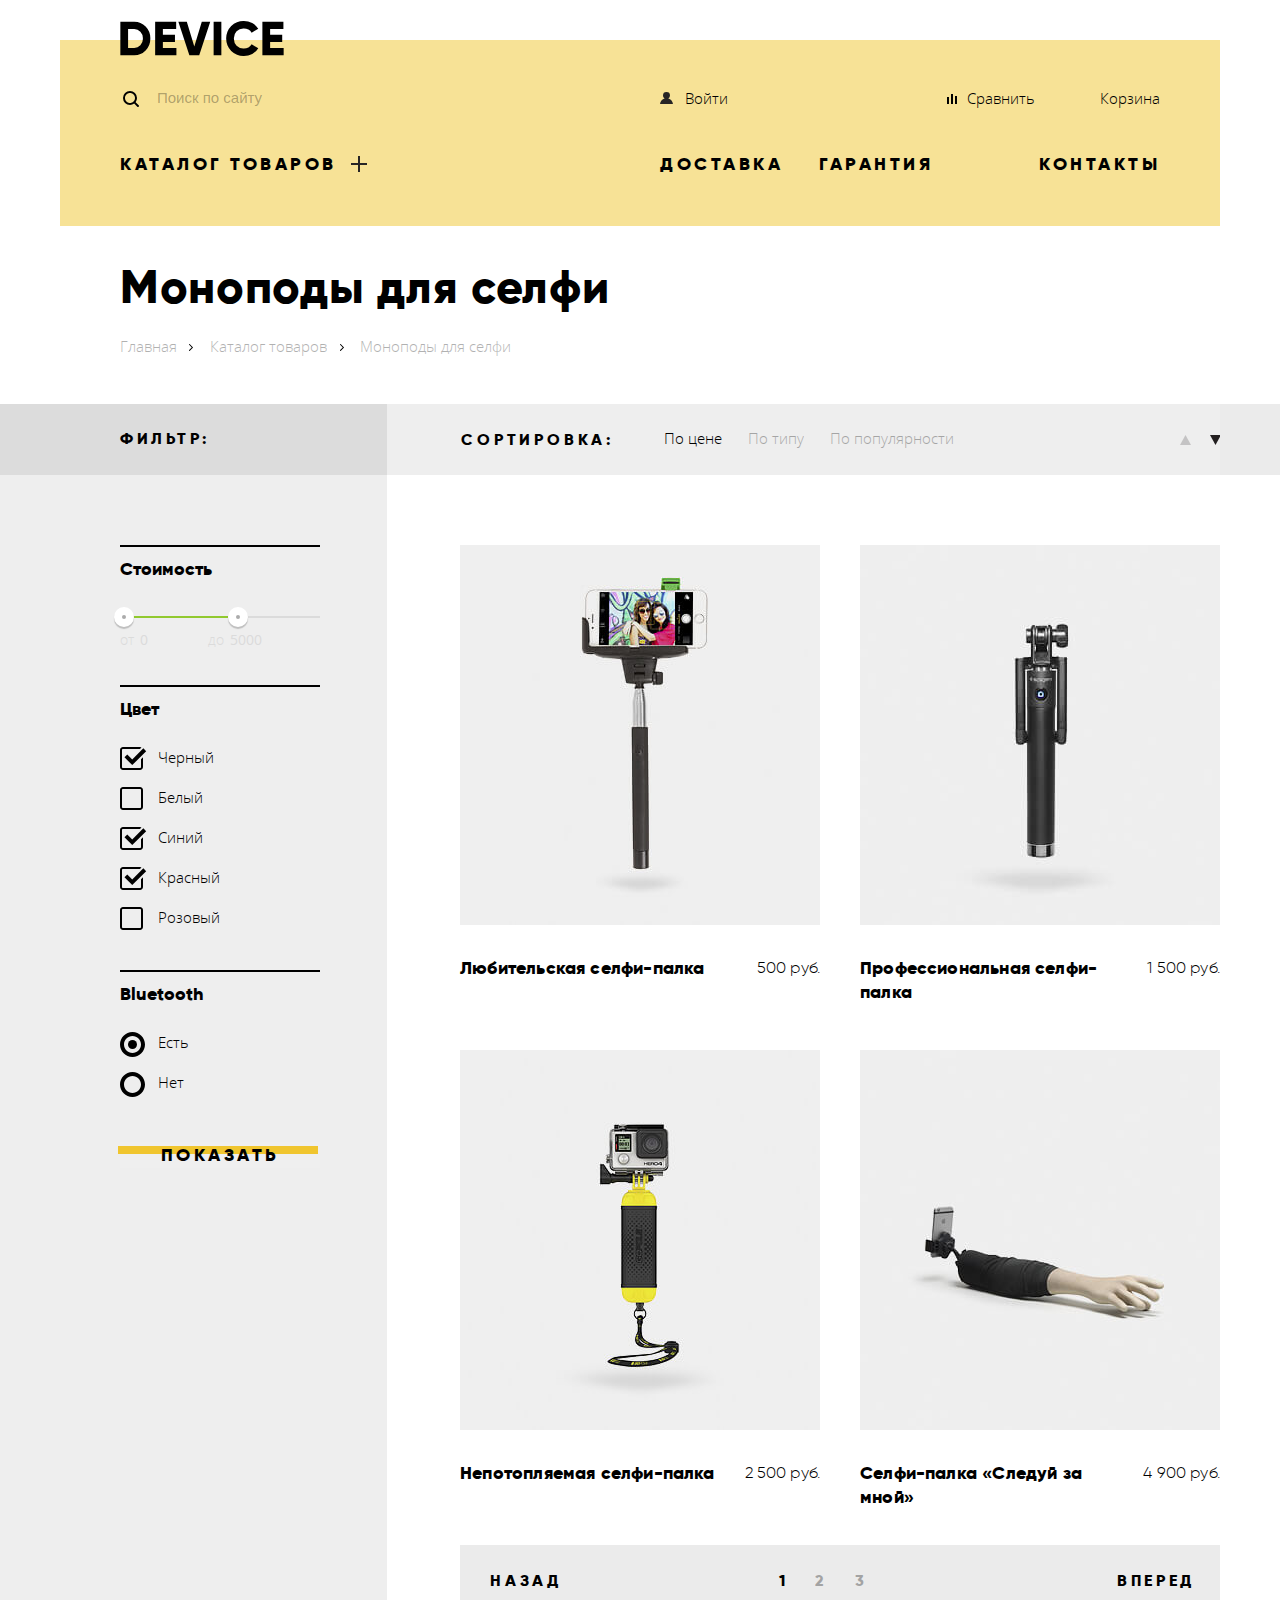
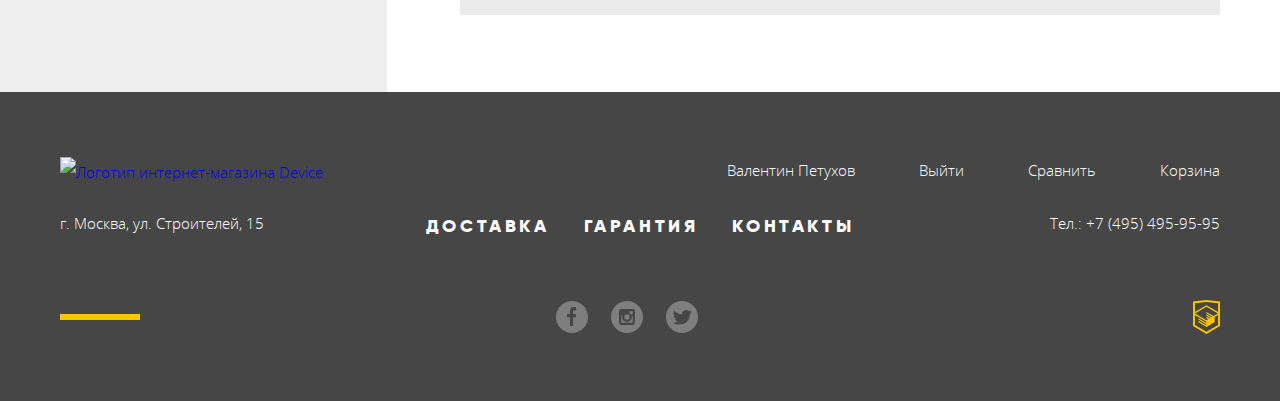
==== commit 6ef31251: "style" ====
--- a/catalog.html
+++ b/catalog.html
@@ -8,251 +8,271 @@
   <link href="css/style.css" rel="stylesheet">
 </head>
 
-<body class="container">
-  <header class="main-header header-catalog">
-    <a href="index.html">
-      <img class="header-logo" src="img/logo-device.svg" width="164" height="35" alt="Логотип интернет-магазина Device">
-    </a>
-    <ul class="user-nav-header">
-      <li class="user-item-header header-search">Поиск по сайту</li>
-      <li class="user-item-header"><a class="header-user" href="#">Валентин Петухов</a></li>
-      <li class="user-item-header"><a class="header-exit" href="#">Выйти</a></li>
-      <li class="user-item-header"><a class="header-compare" href="#">Сравнить</a></li>
-      <li class="user-item-header"><a class="header-basket" href="#">Корзина</a></li>
-    </ul>
-    <nav class="nav">
-      <ul class="main-nav">
-        <li><a class="nav-catalog main-nav-item" href="#">Каталог товаров</a>
-          <ul class="nav-catalog-list">
-            <li><a href="#">Виртуальная реальность</a></li>
-            <li><a href="catalog.html">Моноподы для селфи</a></li>
-            <li><a href="#">Экшн-камеры</a></li>
-            <li><a href="#">Фитнес-браслеты</a></li>
-            <li><a href="#">Умные часы</a></li>
-            <li><a href="#">Квадрокоптеры</a></li>
-          </ul>
-        </li>
-        <li><a class="nav-delivery main-nav-item" href="delivery.html">Доставка</a></li>
-        <li><a class="nav-guarantee main-nav-item" href="guarantee.html">Гарантия</a></li>
-        <li><a class="nav-contacts main-nav-item" href="contacts.html">Контакты</a></li>
-      </ul>
-    </nav>
+<body>
+  <header class="container">
+    <div class="main-header">
+      <a href="index.html">
+        <img class="header-logo-index" src="img/logo-device.svg" width="164" height="35"
+          alt="Логотип интернет-магазина Device">
+      </a>
+      <div class="header-top">
+
+        <div class="nav-search nav-search-search">
+          <form class="main-nav-search" method="get" action="https://echo.htmlacademy.ru">
+            <input class="search-input" id="search" type="search" name="search" placeholder="Поиск по сайту">
+            <button class="button-search" type="submit">Найти</button>
+            <label class="search-label" for="search">
+              <span class="visually-hidden">Поиск:</span>
+            </label>
+          </form>
+        </div>
+
+        <ul class="user-nav-header">
+          <li class="user-item-header"><a class="header-enter" href="#">Войти</a></li>
+          <li class="user-item-header user-compare"><a class="header-compare" href="#">Сравнить</a></li>
+          <li class="user-item-header user-basket"><a class="header-basket" href="#">Корзина</a></li>
+        </ul>
+      </div>
+      <nav class="nav header-middle">
+        <div class="nav-catalog-wrapper">
+          <a class="nav-catalog main-nav-item" href="#">Каталог товаров</a>
+          <div class="nav-catalog-list">
+            <ul class="nav-catalog-item column-1">
+              <li><a href="#">Виртуальная реальность</a></li>
+              <li><a href="catalog.html">Моноподы для селфи</a></li>
+              <li><a href="#">Экшн-камеры</a></li>
+            </ul>
+            <ul class="nav-catalog-item column-2">
+              <li><a href="#">Фитнес-браслеты</a></li>
+              <li><a href="#">Умные часы</a></li>
+            </ul>
+            <ul class="nav-catalog-item column-3">
+              <li><a href="#">Квадрокоптеры</a></li>
+            </ul>
+          </div>
+        </div>
+        <ul class="main-nav">
+          <li><a class="nav-delivery main-nav-item" href="delivery.html">Доставка</a></li>
+          <li><a class="nav-guarantee main-nav-item" href="guarantee.html">Гарантия</a></li>
+          <li class="nav-contacts-item"><a class="nav-contacts main-nav-item" href="contacts.html">Контакты</a></li>
+        </ul>
+      </nav>
+    </div>
   </header>
+
   <main>
-    <div class="monopod-wrapper">
-      <h1 class="catalog-subtitle">Моноподы для селфи</h1>
-      <ul class="breadcrumbs">
-        <li class="breadcrumbs-item"><a class="breadcrumbs-index" href="index.html">Главная</a></li>
-        <li class="breadcrumbs-item breadcrumbs-arrow"><a class="breadcrumbs-catalog" href="catalog.html">Каталог товаров</a></li>
-        <li class="breadcrumbs-current breadcrumbs-arrow"><a class="breadcrumbs-monopod">Моноподы для селфи</a></li>
-      </ul>
+    <div class="container">
+      <div class="monopod-wrapper">
+        <h1 class="catalog-subtitle">Моноподы для селфи</h1>
+        <ul class="breadcrumbs">
+          <li class="breadcrumbs-item"><a class="breadcrumbs-index" href="index.html">Главная</a></li>
+          <li class="breadcrumbs-item breadcrumbs-arrow"><a class="breadcrumbs-catalog" href="catalog.html">Каталог
+              товаров</a></li>
+          <li class="breadcrumbs-current breadcrumbs-arrow"><a class="breadcrumbs-monopod">Моноподы для селфи</a></li>
+        </ul>
+      </div>
     </div>
     <div class="catalog-wrapper">
-      <section class="filters">
-        <div class="filters-wrapper">
-        <h2 class="filters-name">Фильтр:</h2>
-        <form class="filters-choice" action="https://echo.htmlacademy.ru" method="get">
-          <div class="filter-range">
-          <div class="filter-range-title">Стоимость</div>
-          <div class="range-controls">
-            <div class="scale">
-              <div class="bar"></div>
+      <div class="catalog-main">
+        <div class="catalog-header">
+          <div class="container">
+            <div class="filters-name">
+              <h2>Фильтр:</h2>
             </div>
-            <div class="range-toggle range-toggle-min"></div>
-            <div class="range-toggle range-toggle-max"></div>
+            <div class="sort">
+              <h2 class="visually-hidden">Сортировка товаров</h2>
+              <p>Сортировка:</p>
+              <ul class="sort-list">
+                <li><a class="sort-current">По цене</a></li>
+                <li><a class="sort-link" href="#">По типу</a></li>
+                <li><a class="sort-link" href="#">По популярности</a></li>
+              </ul>
+              <ul class="sort-increment">
+                <li><a class="sort-item sort-increase" href="#"><span class="visually-hidden">По возрастанию</span></a>
+                </li>
+                <li><a class="sort-decrease increment-current"><span class="visually-hidden">По убыванию</span></a></li>
+              </ul>
+            </div>
           </div>
-          <div class="price-controls">
-            <label class="min-price">от <input type="number" name="min-price" value="0"></label>
-            <label class="max-price">до <input type="number" name="max-price" value="5000"></label>
+        </div>
+        <div class="catalog-content">
+          <div class="container">
+            <section class="filters">
+              <h2 class="visually-hidden">Список фильтров</h2>
+              <div class="filters-wrapper">
+                <form class="filters-choice" action="https://echo.htmlacademy.ru" method="get">
+                  <div class="filter-range">
+                    <div class="filter-range-title">Стоимость</div>
+                    <div class="range-controls">
+                      <div class="scale">
+                        <div class="bar"></div>
+                      </div>
+                      <div class="range-toggle range-toggle-min"></div>
+                      <div class="range-toggle range-toggle-max"></div>
+                    </div>
+                    <div class="price-controls">
+                      <label class="min-price">от <input type="text" name="min-price" value="0"></label>
+                      <label class="max-price">до <input type="text" name="max-price" value="5000"></label>
+                    </div>
+                  </div>
+                  <div class="filter-checkbox">
+                    <fieldset class="filters-fieldset">
+                      <legend>Цвет</legend>
+                      <ul class="filters-color">
+                        <li class="filters-option">
+                          <input class="checkbox-form visually-hidden" type="checkbox" name="black" id="black-field"
+                            checked>
+                          <label for="black-field">Черный</label>
+                        </li>
+                        <li class="filters-option">
+                          <input class="checkbox-form visually-hidden" type="checkbox" name="white" id="white-field">
+                          <label for="white-field">Белый</label>
+                        </li>
+                        <li class="filters-option">
+                          <input class="checkbox-form visually-hidden" type="checkbox" name="blue" id="blue-field"
+                            checked>
+                          <label for="blue-field">Синий</label>
+                        </li>
+                        <li class="filters-option">
+                          <input class="checkbox-form visually-hidden" type="checkbox" name="red" id="red-field"
+                            checked>
+                          <label for="red-field">Красный</label>
+                        </li>
+                        <li class="filters-option">
+                          <input class="checkbox-form visually-hidden" type="checkbox" name="pink" id="pink-field">
+                          <label for="pink-field">Розовый</label>
+                        </li>
+                      </ul>
+                    </fieldset>
+                  </div>
+                  <div class="filter-radio">
+                    <fieldset class="filters-fieldset">
+                      <legend>Bluetooth</legend>
+                      <ul class="filters-bluetooth">
+                        <li class="filters-option">
+                          <input class="radio-form visually-hidden" type="radio" name="bluetooth" id="bluetooth-yes"
+                            value="yes" checked>
+                          <label for="bluetooth-yes">Есть</label>
+                        </li>
+                        <li class="filters-option">
+                          <input class="radio-form visually-hidden" type="radio" name="bluetooth" id="bluetooth-no"
+                            value="no">
+                          <label for="bluetooth-no">Нет</label>
+                        </li>
+                      </ul>
+                    </fieldset>
+                  </div>
+                  <button class="button button-filters" type="submit">Показать</button>
+                </form>
+              </div>
+            </section>
+            <section class="catalog">
+              <div class="products-wrapper">
+                <h2 class="visually-hidden">Листинг товаров</h2>
+                <ul class="products-list">
+                  <li class="products-item">
+                    <article class="product">
+                      <img src="img/item-1.jpg" width="360" height="380" alt="Любительская селфи-палка">
+                      <div class="products-info">
+                        <h3><a href="#">Любительская селфи-палка</a></h3>
+                        <p>500 руб.</p>
+                      </div>
+                      <div class="products-user">
+                        <a href="#" class="button button-basket">В корзину</a>
+                        <a class="add-compare" href="compare.html">Добавить к сравнению</a>
+                      </div>
+                    </article>
+                  </li>
+                  <li class="products-item">
+                    <article class="product">
+                      <img src="img/item-2.jpg" width="360" height="380" alt="Профессиональная селфи-палка">
+                      <div class="products-info">
+                        <h3><a href="#">Профессиональная селфи-палка</a></h3>
+                        <p>1 500 руб.</p>
+                      </div>
+                      <div class="products-user">
+                        <a href="#" class="button button-basket">В корзину</a>
+                        <a class="add-compare" href="compare.html">Добавить к сравнению</a>
+                      </div>
+                    </article>
+                  </li>
+                  <li class="products-item">
+                    <article class="product">
+                      <img src="img/item-3.jpg" width="360" height="380" alt="Непотопляемая селфи-палка">
+                      <div class="products-info">
+                        <h3><a href="#">Непотопляемая селфи-палка</a></h3>
+                        <p>2 500 руб.</p>
+                      </div>
+                      <div class="products-user">
+                        <a href="#" class="button button-basket">В корзину</a>
+                        <a class="add-compare" href="compare.html">Добавить к сравнению</a>
+                      </div>
+                    </article>
+                  </li>
+                  <li class="products-item">
+                    <article class="product new">
+                      <img src="img/item-4.jpg" width="360" height="380" alt="Селфи-палка «Следуй за мной»">
+                      <div class="products-info">
+                        <h3><a href="#">Селфи-палка «Следуй за мной»</a></h3>
+                        <p>4 900 руб.</p>
+                      </div>
+                      <div class="products-user">
+                        <a href="#" class="button button-basket">В корзину</a>
+                        <a href="compare.html" class="add-compare">Добавить к сравнению</a>
+                      </div>
+                    </article>
+                  </li>
+                </ul>
+                <ul class="pagination-list">
+                  <li class="pagination-back"><a class="pagination-switch">Назад</a></li>
+                  <li class="pagination-item pagination-current"><a>1</a></li>
+                  <li class="pagination-item"><a href="#">2</a></li>
+                  <li class="pagination-item"><a href="#">3</a></li>
+                  <li class="pagination-forward"><a class="pagination-switch" href="#">Вперед</a></li>
+                </ul>
+              </div>
+            </section>
           </div>
-        </div> 
-        <div class="filter-checkbox">
-          <fieldset class="filters-fieldset">
-            <legend>Цвет</legend>
-            <ul class="filters-color">
-              <li class="filters-option">
-                <input class="checkbox-form visually-hidden" type="checkbox" name="black" id="black-field" checked>
-                <label for="black-field">Черный</label>
-              </li>
-              <li class="filters-option">
-                <input class="checkbox-form visually-hidden" type="checkbox" name="white" id="white-field">
-                <label for="white-field">Белый</label>
-              </li>
-              <li class="filters-option">
-                <input class="checkbox-form visually-hidden" type="checkbox" name="blue" id="blue-field" checked>
-                <label for="blue-field">Синий</label>
-              </li>
-              <li class="filters-option">
-                <input class="checkbox-form visually-hidden" type="checkbox" name="red" id="red-field" checked>
-                <label for="red-field">Красный</label>
-              </li>
-              <li class="filters-option">
-                <input class="checkbox-form visually-hidden" type="checkbox" name="pink" id="pink-field">
-                <label for="pink-field">Розовый</label>
-              </li>
-            </ul>
-          </fieldset>
-        </div>
-        <div class="filter-radio">
-          <fieldset class="filters-fieldset">
-            <legend>Bluetooth</legend>
-            <ul class="filters-bluetooth">
-              <li class="filters-option">
-                <input class="radio-form visually-hidden" type="radio" name="bluetooth" id="bluetooth-yes" value="yes"
-                  checked>
-                <label for="bluetooth-yes">Есть</label>
-              </li>
-              <li class="filters-option">
-                <input class="radio-form visually-hidden" type="radio" name="bluetooth" id="bluetooth-no" value="no">
-                <label for="bluetooth-no">Нет</label>
-              </li>
-            </ul>
-          </fieldset>
-        </div>
-          <button class="button button-filters" type="submit">Показать</button>
-        </form>
-      </div>
-      </section>
-    <section class="catalog">
-      <div class="sort">
-        <h2 class="visually-hidden">Сортировка товаров</h2>
-        <p>Сортировка:</p>
-        <ul class="sort-list">
-          <li><a class="sort-current">По цене</a></li>
-          <li><a class="sort-link" href="#">По типу</a></li>
-          <li><a class="sort-link" href="#">По популярности</a></li>
-        </ul>
-        <ul class="sort-increment">
-          <li><a class="sort-item sort-increase" href="#"><span class="visually-hidden">По возрастанию</span></a></li>
-          <li><a class="sort-decrease increment-current"><span class="visually-hidden">По убыванию</span></a></li>
-        </ul>
-    </div>
-      <div class="products-wrapper">
-      <h2 class="visually-hidden">Листинг товаров</h2>
-      <ul class="products-list">
-        <li class="products-item">
-          <article class="product">
-            <img src="img/item-1.jpg" width="360" height="380" alt="Любительская селфи-палка">
-            <div class="products-info">
-              <h3><a href="#">Любительская селфи-палка</a></h3>
-              <p>500 руб.</p>
-            </div>
-            <div class="products-user">
-              <a href="#" class="button">В корзину</a>
-              <a class="add-compare" href="compare.html">Добавить к сравнению</a>
-            </div>
-          </article>
-        </li>
-        <li class="products-item">
-          <article class="product">
-            <img src="img/item-2.jpg" width="360" height="380" alt="Профессиональная селфи-палка">
-            <div class="products-info">
-              <h3><a href="#">Профессиональная селфи-палка</a></h3>
-              <p>1 500 руб.</p>
-            </div>
-            <div class="products-user">
-              <a href="#" class="button">В корзину</a>
-              <a class="add-compare" href="compare.html">Добавить к сравнению</a>
-            </div>
-          </article>
-        </li>
-        <li class="products-item">
-          <article class="product">
-            <img src="img/item-3.jpg" width="360" height="380" alt="Непотопляемая селфи-палка">
-            <div class="products-info">
-              <h3><a href="#">Непотопляемая селфи-палка</a></h3>
-              <p>2 500 руб.</p>
-            </div>
-            <div class="products-user">
-              <a href="#" class="button">В корзину</a>
-              <a class="add-compare" href="compare.html">Добавить к сравнению</a>
-            </div>
-          </article>
-        </li>
-        <li class="products-item">
-          <article class="product new">
-            <img src="img/item-4.jpg" width="360" height="380" alt="Селфи-палка «Следуй за мной»">
-            <div class="products-info">
-              <h3><a href="#">Селфи-палка «Следуй за мной»</a></h3>
-              <p>4 900 руб.</p>
-            </div>
-            <div class="products-user">
-              <a href="#" class="button">В корзину</a>
-              <a href="compare.html" class="add-compare">Добавить к сравнению</a>
-            </div>
-          </article>
-        </li>
-      </ul>
-      <ul class="pagination-list">
-        <li class="pagination-back"><a class="pagination-switch">Назад</a></li>
-        <li class="pagination-item pagination-current"><a>1</a></li>
-        <li class="pagination-item"><a href="#">2</a></li>
-        <li class="pagination-item"><a href="#">3</a></li>
-        <li class="pagination-forward"><a class="pagination-switch" href="#">Вперед</a></li>
-      </ul>
-      </div>
-    </section>
-  </div>
+
+        </div>
+      </div>
+    </div>
   </main>
   <footer>
-    <div class="footer-wrapper">
-    <div class="footer-top">
-      <p class="footer-logo">
-        <a href="#">
-          <img src="img/logo2.svg" width="164" height="35" alt="Логотип интернет-магазина Device">
-        </a>
-      </p>
-      <ul class="user-nav-footer">
-        <li class="user-item-footer"><a class="footer-user" href="#">Валентин Петухов</a></li>
-        <li class="user-item-footer"><a class="footer-exit" href="#">Выйти</a></li>
-        <li class="user-item-footer"><a class="footer-compare" href="#">Сравнить</a></li>
-        <li class="user-item-footer"><a class="footer-basket" href="#">Корзина</a></li>
-      </ul>
-    </div>
-    <div class="footer-middle">
-      <p class="address">г. Москва, ул. Строителей, 15</p>
-      <ul class="footer-nav">
-        <li><a href="delivery.html">Доставка</a></li>
-        <li><a href="guarantee.html">Гарантия</a></li>
-        <li><a href="contacts.html">Контакты</a></li>
-      </ul>
-      <p class="number-phone"><a href="tel:+74954969595">Тел.: +7 (495) 495-95-95</a></p>
-    </div>
-    <div class="footer-bottom">
-      <ul class="social-list">
-        <li><a class="social-facebook" href="#"><span class="visually-hidden">Facebook Device</span></a></li>
-        <li><a class="social-instagram" href="#"><span class="visually-hidden">Instagram Device</span></a></li>
-        <li><a class="social-twitter" href="#"><span class="visually-hidden">Twitter Device</span></a></li>
-      </ul>
-      <a href="https://htmlacademy.ru/intensive/htmlcss"><img class="logo-academy" src="img/logo-html.svg" width="27"
-          height="34" alt="Логотип HTML Academy"></a>
-    </div>
-  </div>
+    <div class="container">
+      <div class="footer-top">
+        <p class="footer-logo">
+          <a href="index.html">
+            <img src="img/logo2.svg" width="164" height="35" alt="Логотип интернет-магазина Device">
+          </a>
+        </p>
+        <ul class="user-nav-footer">
+          <li class="user-item-footer"><a class="footer-user" href="#">Валентин Петухов</a></li>
+          <li class="user-item-footer"><a class="footer-exit" href="#">Выйти</a></li>
+          <li class="user-item-footer"><a class="footer-compare" href="#">Сравнить</a></li>
+          <li class="user-item-footer"><a class="footer-basket" href="#">Корзина</a></li>
+        </ul>
+      </div>
+      <div class="footer-middle">
+        <p class="address">г. Москва, ул. Строителей, 15</p>
+        <ul class="footer-nav">
+          <li><a href="delivery.html">Доставка</a></li>
+          <li><a href="guarantee.html">Гарантия</a></li>
+          <li><a href="contacts.html">Контакты</a></li>
+        </ul>
+        <p class="number-phone"><a href="tel:+74954969595">Тел.: +7 (495) 495-95-95</a></p>
+      </div>
+      <div class="footer-bottom">
+        <ul class="social-list">
+          <li><a class="social-facebook" href="#"><span class="visually-hidden">Facebook Device</span></a></li>
+          <li><a class="social-instagram" href="#"><span class="visually-hidden">Instagram Device</span></a></li>
+          <li><a class="social-twitter" href="#"><span class="visually-hidden">Twitter Device</span></a></li>
+        </ul>
+        <a class="logo-academy-footer" href="https://htmlacademy.ru/intensive/htmlcss"><img class="logo-academy"
+            src="img/logo-html.svg" width="27" height="34" alt="Логотип HTML Academy"></a>
+      </div>
+    </div>
   </footer>
-  <!-- <footer>
-    <a class="footer-logo" href="index.html">
-      <img src="img/logo2.svg" width="164" height="35" alt="Логотип интернет-магазина Device">
-    </a>
-    <p class="adress">г. Москва, ул. Строителей, 15</p>
-    <ul class="footer-nav">
-      <li><a href="delivery.html">Доставка</a></li>
-      <li><a href="guarantee.html">Гарантия</a></li>
-      <li><a href="contacts.html">Контакты</a></li>
-    </ul>
-    <ul class="social">
-      <li><a class="social-facebook" href="#"><span class="visually-hidden">Facebook Device</span></a></li>
-      <li><a class="social-instagram" href="#"><span class="visually-hidden">Instagram Device</span></a></li>
-      <li><a class="social-twitter" href="#"><span class="visually-hidden">Twitter Device</span></a></li>
-    </ul>
-    <ul class="user-nav-footer">
-      <li class="user-item-footer user"><a href="#">Валентин Петухов</a></li>
-      <li class="user-item-footer exit"><a href="#">Выйти</a></li>
-      <li class="user-item-footer compare"><a href="#">Сравнить</a></li>
-      <li class="user-item-footer basket"><a href="#">Корзина</a></li>
-    </ul>
-    <p><a class="number-phone" href="tel:+74954969595">Тел.: +7(495) 496-95-95</a></p>
-    <a href="https://htmlacademy.ru/intensive/htmlcss"><img class="logo-academy" src="img/logo-html.svg" width="27"
-        height="34" alt="Логотип HTML Academy"></a>
-  </footer> -->
 </body>
+
 </html>--- a/css/style.css
+++ b/css/style.css
@@ -58,9 +58,9 @@
 }
 
 .container {
-  width: 1440px;
+  width: 1200px;
+  padding: 0 20px;
   margin: 0 auto;
-  /* padding: 0 140px; */
 }
 
 a {
@@ -96,12 +96,8 @@
 .main-header {
   position: relative;
   background-image: linear-gradient(#ffffff 12%, #f7e296 12%, #f7e296 100%);
-  padding: 0px 27px 47px 60px;
-  margin: 0 140px;
-}
-
-.header-catalog {
-  margin: 0 140px 37px;
+  padding: 0px 60px 47px 60px;
+  margin-top: 15px;
 }
 
 .header-logo,
@@ -127,14 +123,25 @@
 
 .user-nav-header,
 .main-nav,
-.nav-catalog-list {
+.nav-catalog-list ul {
   list-style: none;
+  margin: 0;
+  padding: 0;
+}
+
+.header-top {
+  display: flex;
+  /* flex-wrap: wrap; */
+  padding-top: 68px;
+  margin-bottom: 21px;
+  justify-content: space-between;
 }
 
 .user-nav-header {
   display: flex;
   flex-wrap: wrap;
-  padding-top: 68px;
+  width: 560px;
+  flex-grow: 1;
 }
 
 .user-nav-header a {
@@ -149,31 +156,13 @@
   opacity: 0.3;
 }
 
-.header-search {
-  position: relative;
-  margin-right: 50px;
-  width: 446px;
-}
-
-.header-search::before {
-  position: absolute;
-  content: "";
-  background: url("../img/search.svg") no-repeat;
-  width: 16px;
-  height: 16px;
-  left: -37px;
-  top: 8px;
-}
-
 .header-enter {
   position: relative;
-  padding: 25px 30px;
-  margin-right: 188px;
+  padding: 25px 30px 25px 44px;
 }
 
 .header-exit {
   padding: 25px 12px;
-  margin-right: 53px;
   opacity: 0.3;
 }
 
@@ -199,13 +188,12 @@
   width: 13px;
   height: 12px;
   top: 29px;
-  left: 4px;
+  left: 19px;
 }
 
 .header-compare {
   position: relative;
   padding: 25px 20px;
-  margin-right: 24px;
 }
 
 .header-compare::before {
@@ -218,9 +206,15 @@
   left: 0px;
 }
 
+.user-compare {
+  margin-left: auto;
+  margin-right: 24px;
+}
+
 .header-basket {
   position: relative;
-  padding: 25px 21px;
+  padding: 25px 0px;
+  padding-left: 21px;
 }
 
 .header-basket::before {
@@ -233,9 +227,132 @@
   left: -2px;
 }
 
-/*-------------------------HEADER MAIN-NAV-------------------------*/
-
-.main-nav > li > a {
+/* --------------------nav-search---------------- */
+
+.nav-search {
+  padding-bottom: 15px;
+  padding-left: 27px;
+}
+
+.nav-search-search {
+  width: 560px;
+}
+
+.main-nav-search {
+  position: relative;
+  display: flex;
+  justify-content: space-between;
+  width: 440px;
+}
+
+.search-label {
+  position: absolute;
+  top: 8px;
+  left: -24px;
+  width: 20px;
+  height: 20px;
+  background-image: url("../img/search.svg");
+  background-repeat: no-repeat;
+  cursor: pointer;
+}
+
+.search-label::before {
+  content: "";
+  position: absolute;
+  bottom: -12px;
+  left: 0;
+  display: none;
+  width: 400px;
+  height: 2px;
+  background-color: #000000;
+}
+
+.search-input {
+  position: relative;
+  width: 320px;
+  height: 30px;
+  margin-left: 10px;
+  padding: 0;
+  font-weight: 300;
+  font-size: 15px;
+  line-height: 30px;
+  font-family: "Open Sans", "Arial", sans-serif;
+  color: #000000;
+  background-color: transparent;
+  border: none;
+  outline: none;
+  cursor: pointer;
+}
+
+.search-input::placeholder {
+  color: rgba(0, 0, 0, 0.3);
+}
+
+.search-input:hover::placeholder {
+  color: rgba(0, 0, 0, 0.6);
+}
+
+.search-input:focus::placeholder {
+  font-size: 0;
+}
+
+.search-input:focus ~ .search-label::before {
+  display: block;
+}
+
+.search-input:focus ~ .button-search {
+  z-index: 0;
+  opacity: 1;
+}
+
+.button-search {
+  position: absolute;
+  top: -9px;
+  left: 330px;
+  z-index: -1;
+  width: 85px;
+  margin-top: auto;
+  margin-bottom: auto;
+  padding-top: 14px;
+  padding-bottom: 14px;
+  background: none;
+  background-color: transparent;
+  border: 2px solid #000000;
+  cursor: pointer;
+  opacity: 0;
+}
+
+.button-search:hover {
+  color: #ffffff;
+  background-color: #000000;
+  transition: all 0.1s linear;
+}
+
+.button-search:focus {
+  z-index: 0;
+  color: #ffffff;
+  background-color: #000000;
+  opacity: 1;
+  transition: all 0.1s linear;
+}
+
+.button-search:active {
+  color: rgba(255, 255, 255, 0.3);
+}
+
+.button-search:focus ~ .search-label::before {
+  display: block;
+}
+
+/*-------------------------NAV-------------------------*/
+
+.header-middle {
+  display: flex;
+  /* flex-wrap: wrap; */
+  justify-content: space-between;
+}
+
+.nav a {
   font-family: "Gilroy", "Arial", sans-serif;
   font-size: 18px;
   line-height: 24px;
@@ -243,26 +360,30 @@
   color:#000000;
 }
 
-.main-nav a:not(.nav-catalog-current):hover {
+.main-nav a:not(.nav-catalog-current):hover,
+.nav-catalog-wrapper a:hover {
   opacity: 0.6;
 }
 
-.main-nav a:not(.nav-catalog-current):active {
+.main-nav a:not(.nav-catalog-current):active,
+.nav-catalog-wrapper a:active {
   opacity: 0.3;
 }
 
-/*-------------------------HEADER NAV-------------------------*/
-
 .main-nav {
+  position: relative;
   display: flex;
   flex-wrap: wrap;
+  justify-content: space-between;
   padding: 0;
   margin: 0;
-  margin-top: 36px;
+  width: 560px;
+  /* margin-left: auto; */
+  /* flex-grow: 1; */
 }
 
 .main-nav-item {
-  font-family: "Gilroy", sans-serif;
+  font-family: "Gilroy", "Arial", sans-serif;
   font-size: 18px;
   line-height: 24px;
   font-weight: 900;
@@ -273,7 +394,6 @@
 .nav-catalog {
   position: relative;
   padding: 25px 30px 30px 0px;
-  margin-right: 262px;
 }
 
 .nav-catalog::after {
@@ -287,56 +407,90 @@
 }
 
 .nav-delivery {
-  padding: 25px 11px 30px 30px;
+  padding: 25px 11px 30px 20px;
 }
 
 .nav-guarantee {
-  padding: 25px 30px 30px 24px;
-  margin-right: 46px;
+  padding: 25px 30px 30px 25px;
 }
 
 .nav-contacts {
-  padding: 25px 30px 25px 33px;
-
+  padding: 25px 0px 25px 33px;
+}
+
+.nav-catalog-wrapper {
+  width: 560px;
+}
+
+.main-nav li:last-child {
+  margin-left: auto;
 }
 
 .nav-catalog-list {
+  display: none;
+  position: absolute;
   margin: 0;
   padding: 0;
+  top: 182px;
+  left: 0px;
+  z-index: 10;
+  width: 1160px;
+  padding-left: 60px;
+  padding-right: 60px;
+  background-color: #f7e296;
+  padding-bottom: 34px;
+}
+
+.nav-catalog-wrapper:hover .nav-catalog-list {
+  display: flex;
+  flex-wrap: wrap;
+  /* width: 1160px; */
+}
+
+.nav-catalog-list .column-1 {
+  width: 220px;
+  margin-right: 20px;
+}
+
+.nav-catalog-list .column-2 {
+  width: 180px;
+  margin-right: 20px;
+}
+
+.nav-catalog-list .column-3 {
+  width: 180px;
+  margin-right: auto;
 }
 
 .nav-catalog-list a {
-  display: none;
   font-family: "OpenSans", "Arial", sans-serif;
   font-size: 15px;
   line-height: 36px;
   font-weight: 300;
   color: #000000;
+  letter-spacing: 0.15px;
 }
 
 .nav-catalog-current {
   opacity: 0.3;
 }
 
-.main-header::after {
+
+/*-------------------------MAIN SLIDERS-------------------------*/
+
+.sliders {
+  position: relative;
+  background-image: linear-gradient(#f7e296 113px, #ffffff 113px);
+  margin-bottom: 74px;
+}
+
+.sliders::before {
   position: absolute;
   content: "";
   border: solid 4px #ffffff;
   width: 100px;
-  right: 461px;
-  top: 250px;
-  z-index: 2;
-}
-
-/*-------------------------MAIN SLIDERS-------------------------*/
-
-.sliders-wrapper {
-  margin: 0 140px;
-}
-
-.sliders {
-  position: relative;
-  background-image: linear-gradient(#f7e296 113px, #ffffff 113px);
+  right: 460px;
+  top: 38px;
 }
 
 .sliders-list {
@@ -362,105 +516,117 @@
   position: relative;
 }
 
-.sliders-list-self {
-  margin-bottom: 97px;
-}
-
-.sliders-list-fit {
-  margin-bottom: 86px;
-}
-
-.sliders-list-quadro {
-  margin-bottom: 110px;
+.sliders-photo {
+  width: 560px;
+  text-align: center;
 }
 
 .sliders-list-self img {
-  width: 384px;
-  margin: 2px 0px 0px 90px;
+  max-width: 100%;
+  margin: 2px 0px 0px 0px;
   padding: 0;
 }
 
 .sliders-list-fit img {
-  width: 345px;
-  margin: 14px 0px 0px 116px;
+  max-width: 100%;
+  margin: 14px 0px 0px 16px;
   padding: 0;
 }
 
 .sliders-list-quadro img {
-  width: 526px;
-  margin: 67px 0px 0px 31px;  
+  max-width: 100%;
+  margin: 67px 0px 0px 28px;
 }
 
 .sliders-content {
-  max-width: 700px;
+  width: 560px;
   z-index: 10;
 }
 
+.sliders-list-self .sliders-content {
+  margin: 81px 0 0 0px;
+}
+
+.sliders-list-fit .sliders-content {
+  margin: 81px 0 0 0px;
+}
+
+.sliders-list-quadro .sliders-content {
+  margin: 81px 0 0 0px;
+}
+
+.sliders-content h2 {
+  margin-bottom: 19px;
+}
+
 .sliders-list-self h2 {
-  margin: 81px 0px 19px 125px;
   letter-spacing: 0.5px;
 }
 
 .sliders-list-fit h2 {
-  margin: 81px 0px 19px 138px;
   letter-spacing: 0.6px;
 }
 
 .sliders-list-quadro h2 {
   max-width: 505px;
-  margin: 81px 0px 19px 42px;
   letter-spacing: 0.7px;
 }
 
-
 .sliders-list-self p {
-  margin-left: 125px;
   letter-spacing: 0.17px;
 }
 
 .sliders-list-fit p {
   max-width: 460px;
-  margin-left: 138px;
   letter-spacing: 0.15px;
 }
 
 .sliders-list-quadro p {
   max-width: 460px;
-  margin-left: 42px;
   letter-spacing: 0.15px;
 }
 
 .sliders-list-self::before {
   position: absolute;
-  content: "";
-  width: 166px;
-  height: 131px;
-  background: url("../img/01.png") no-repeat;
-  right: 60px;
-  top: 11px;
+  content: "01";
+  font-family: "Gilroy", "Arial", sans-serif;
+  font-size: 179px;
+  line-height: 179px;
+  font-weight: 900;
+  letter-spacing: 1.79px;
+  color: #ffffff;
+  right: 46px;
+  top: -13px;
 }
 
 .sliders-list-fit::before {
   position: absolute;
-  content: "";
-  width: 198px;
-  height: 131px;
-  background: url("../img/02.png") no-repeat;
-  right: 54px;
-  top: 11px;
+  content: "02";
+  font-family: "Gilroy", "Arial", sans-serif;
+  font-size: 179px;
+  line-height: 179px;
+  font-weight: 900;
+  letter-spacing: 1.79px;
+  color: #ffffff;
+  right: 47px;
+  top: -13px;
 }
 
 .sliders-list-quadro::before {
   position: absolute;
-  content: "";
-  width: 201px;
-  height: 131px;
-  background: url("../img/03.png") no-repeat;
-  right: 53px;
-  top: 11px;
+  content: "03";
+  font-family: "Gilroy", "Arial", sans-serif;
+  font-size: 179px;
+  line-height: 179px;
+  font-weight: 900;
+  letter-spacing: 1.79px;
+  color: #ffffff;
+  right: 48px;
+  top: -13px;
 }
 
 .button {
+  position: relative;
   font-family: "Gilroy", "Arial", sans-serif;
   font-size: 18px;
   text-transform: uppercase;
@@ -469,35 +635,44 @@
   font-weight: 900;
   letter-spacing: 3.5px;
   color: #000000;
+  /* background-color: #f0c52e; */
+  border: none;
+  z-index: 1;
+  width: 200px;
+}
+
+.button::before {
+  position: absolute;
+  content: "";
+  top: 50%;
+  left: -2px;
+  z-index: -1;
+  width: inherit;
+  height: 8px;
+  margin-top: -5px;
   background-color: #f0c52e;
-  border: none;
+}
+
+.button::before,
+.button:hover::before {
+  transform: translateY(-50%);
+  height: 8px;
+  transition: height .3s;
 }
 
 .sliders-button {
-  position: absolute;
+  display: inline-block;
   width: 220px;
-  left: 601px;
-  top: 323px;
-}
-
-.button:hover {
-  background-color: #f0c52e;
+  margin-top: 35px;
+  margin-bottom: 56px;
 }
 
 .button:active {
   color: rgba(0, 0, 0, 0.3);
 }
 
-.self-properties {
-  margin: 130px 0px 0px 122px;
-}
-
-.fit-properties {
-  margin: 130px 0px 0px 136px;
-}
-
-.quadro-properties {
-  margin: 130px 0px 0px 39px;
+.product-properties {
+  margin-bottom: 40px;
 }
 
 .product-properties td {
@@ -505,6 +680,7 @@
   font-size: 36px;
   line-height: 48px;
   font-weight: 300;
+  padding: 0;
   padding-right: 76px;
 }
 
@@ -517,8 +693,8 @@
   font-size: 13px;
   line-height: 20px;
   font-weight: 300;
+  padding: 0;
   padding-top: 5px;
-  padding-left: 3px;
 }
 
 .slide {
@@ -527,6 +703,7 @@
 
 .slider-controls label {
   display: inline-block;
+  position: relative;
   width: 12px;
   height: 12px;
   margin-right: 21px;
@@ -536,6 +713,18 @@
   cursor: pointer;
 }
 
+/* .radio-slider:checked ~ sliders.label::after {
+  content: "";
+  position: absolute;
+  top: 3px;
+  left: 3px;
+  width: 5px;
+  height: 5px;
+  border: 1px solid #000000;
+  border-radius: 50%;
+  cursor: pointer;
+} */
+
 .slider-controls {
   position: absolute;
   top: 329px;
@@ -544,26 +733,44 @@
   z-index: 20;
 }
 
-#product-1:checked ~ .sliders-wrapper #slide-1,
-#product-2:checked ~ .sliders-wrapper #slide-2,
-#product-3:checked ~ .sliders-wrapper #slide-3 {
-  display: flex;
-}
-
-#product-1:checked ~ .sliders-wrapper label[for="product-1"],
-#product-2:checked ~ .sliders-wrapper label[for="product-2"],
-#product-3:checked ~ .sliders-wrapper label[for="product-3"] {
-  background-color: red;
+#product-1:checked ~ .sliders #slide-1,
+#product-2:checked ~ .sliders #slide-2,
+#product-3:checked ~ .sliders #slide-3 {
+  display: flex;
+  justify-content: space-between;
+}
+
+li#slide-1 {}
+
+/* #product-1:checked ~ .sliders label[for="product-1"],
+#product-2:checked ~ .sliders label[for="product-2"],
+#product-3:checked ~ .sliders label[for="product-3"] {
+  background-color: transparent;
+} */
+
+#product-1:checked ~ .sliders label[for="product-1"]::after,
+#product-2:checked ~ .sliders label[for="product-2"]::after,
+#product-3:checked ~ .sliders label[for="product-3"]::after {
+  content: "";
+  position: absolute;
+  top: 3px;
+  left: 3px;
+  width: 5px;
+  height: 5px;
+  border: 1px solid #000000;
+  border-radius: 50%;
+  cursor: pointer;
 }
 
 /*-------------------------CATEGORY TOP-------------------------*/
 
 .category-top {
-  margin: 0 140px 155px 140px;
+  margin-bottom: 155px;
 }
 
 .category-top-list {
   display: flex;
+  flex-wrap: wrap;
   justify-content: space-between;
   list-style: none;
   margin: 0;
@@ -669,16 +876,16 @@
   margin: 0;
   margin-left: 100px;
   list-style: none;
+  flex-grow: 1;
 }
 
 .services {
   display: flex;  
   flex-wrap: wrap;
-  margin-left: 140px;
 }
 
 .services-list h3 {
-  font-family: Gilroy;
+  font-family: "Gilroy", "Arial", sans-serif;
   font-size: 47px;
   font-weight: 800;
   line-height: 1.02;
@@ -719,7 +926,7 @@
   background: url("../img/delivery.svg") no-repeat;
   width: 136px;
   padding: 80px;
-  left: 559px;
+  right: 42px;
   top: 11px;
 }
 
@@ -729,7 +936,7 @@
   background: url("../img/warranty.svg") no-repeat;
   width: 171px;
   padding: 100px;
-  left: 544px;
+  right: 16px;
   top: -13px;
 }
 
@@ -739,7 +946,7 @@
   background: url("../img/credit.svg") no-repeat;
   width: 156px;
   padding: 100px;
-  left: 535px;
+  right: 26px;
   top: -13px;
 }
 
@@ -751,7 +958,7 @@
   background-color: #f0c52e;
   cursor: pointer;
   margin-bottom: 24px;
-  font-family: Gilroy;
+  font-family: "Gilroy", "Arial", sans-serif;
   font-size: 18px;
   font-weight: 800;
   line-height: 1.33;
@@ -792,10 +999,6 @@
 
 /*-------------------------PARTNERS-------------------------*/
 
-.partners-wrapper {
-  margin: 0 140px;
-}
-
 .partners-list {
   display: flex;
   flex-wrap: wrap;
@@ -827,11 +1030,11 @@
   display: flex;
   flex-wrap: wrap;
   justify-content: space-between;
-  margin: 0 140px 72px 140px;
+  margin-bottom: 72px;
 }
 
 .info-us h2 {
-  font-family: Gilroy;
+  font-family: "Gilroy", "Arial", sans-serif;
   font-size: 47px;
   font-weight: 800;
   line-height: 1.02;
@@ -897,11 +1100,11 @@
 }
 
 .delivery-list li {
-  font-family: Gilroy;
+  font-family: "Gilroy", "Arial", sans-serif;
   font-weight: 800;
   margin-bottom: 10px;
   padding-left: 17px;
-  letter-spacing: 0.8px;
+  letter-spacing: 0.8px;  
 }
 
 .contacts-address {
@@ -935,7 +1138,7 @@
 .footer-bottom {
   display: flex;
   flex-wrap: wrap;
-  margin-left: 140px;
+  justify-content: space-between;
 }
 
 .user-nav-footer,
@@ -966,19 +1169,19 @@
 .user-nav-footer {
   display: flex;
   flex-wrap: wrap;
-  justify-content: space-between;
+  /* justify-content: space-between; */
   margin-left: auto;
 }
 
 .user-nav-footer a {
-  padding-left: 34px; 
+  padding-left: 34px;
 }
 
 .user-item-footer {
-  margin-right: 30px;
+  margin-left: 30px;
 }
 .footer-enter {
-  margin-left: 152px; 
+  /* margin-left: 152px; */
 }
 
 .footer-enter,
@@ -1051,14 +1254,14 @@
 
 .address {
   color: #ffffff;
-  margin: 15px 164px 0px 0px;
+  margin: 15px 0px 0px 0px;
 }
 
 .footer-nav {
   display: flex;
   flex-wrap: wrap;
   margin-top: 18px;
-  margin-right: 166px;
+  margin-right: 0;
 }
 
 .footer-nav a {
@@ -1089,24 +1292,27 @@
 
 /*-------------------------FOOTER-BOTTOM-------------------------*/
 
- .social-list {
+.footer-bottom {
+  position: relative;
+}
+
+.footer-bottom .social-list {
   position: relative;
   display: flex;
   flex-wrap: wrap;
-  margin: 12px 459px 0 0px;
-  padding-left: 509px;
-}
-
-.social-list::before {
+  margin: 12px 0 0 auto;
+}
+
+.footer-bottom::before {
   position: absolute;
   content: "";
   border: 3px solid #ffc600;
   width: 80px;
   left: 0px;
-  top: 3px;
-}
-
-.social-list li {
+  top: 14px;
+}
+
+.social-list li:not(:last-child) {
   margin-right: 23px;
 }
 
@@ -1139,6 +1345,10 @@
 
 /*-------------------------LOGO-ACADEMY-------------------------*/
 
+.logo-academy-footer {
+  margin-left: auto;
+}
+
 .logo-academy:hover {
   opacity: 0.6;
 }
@@ -1147,89 +1357,17 @@
   opacity: 0.3;
 }
 
-/*-------------------------INPUT FIELD-------------------------*/
-
-.input-field {
-  background-color:rgba(229, 229, 229, 0.5);
-  border: none;
-  color: rgba(70, 70, 70, 0.4);
-}
-
-.input-field:hover {
-  background-color:rgba(229, 229, 229, 0.8);
-  color: rgba(70, 70, 70, 0.4);
-}
-
-.input-field:focus {
-  border: 3px solid #f0c52e;
-  color: #464646;
-  background-color: #ffffff;
-}
-
-.input-field:invalid {
-  background-color: #edb5b5;
-  border: none;
-}
-
-/*-------------------------MODAL-FEEDBACK-------------------------*/
-
-.button-close {
-  border: none;
-  opacity: 0.5;
-}
-
-.modal-close {
-  width: 55px;
-  height: 55px;
-  background: url("../img/modal-close.svg") no-repeat;
-}
-
-/* Проверить этот кусок кода на интерактивной карте
-
-
-.map-close {
-  width: 55px;
-  height: 55px;
-  background: url("../img/modal-close.svg") no-repeat;
-} */
-
-
-.map-close {
-  position: relative;
-  width: 55px;
-  height: 55px;
-  background-color: #ffffff;
-  border: none;
-}
-
-.map-close::after {
-  position: absolute;
-  content: "";
-  top: 0;
-  left: 0;
-  width: 55px;
-  height: 55px;
-  background: url("../img/modal-close.svg") no-repeat;
-}
-
-.button-close:hover {
-  opacity: 1;
-}
-
-.button-close:active {
-  opacity: 0.3;
-}
-
 /* NEXT PAGE - CATALOG */
 
 /*-------------------------monopod-wrapper----------------------------*/
 
 .monopod-wrapper {
-  margin: 0 0 43px 199px;
+  margin: 37px 0 43px 0px;
+  padding: 0 60px;
 }
 
 .catalog-subtitle {
-  font-family: Gilroy;
+  font-family: "Gilroy", "Arial", sans-serif;
   font-size: 47px;
   font-weight: 800;
   line-height: 48px;
@@ -1287,17 +1425,29 @@
 }
 
 /*-------------------------catalog-wrapper-------------------------*/
-.catalog-wrapper {
-  display: flex;
-  margin: 0;
-  /* background-image: linear-gradient(#ebebeb 30%, #ffffff 30%, #ffffff 100%) ; */
-}
-
+
+.catalog-header .container,
+.catalog-content .container {
+  display: flex;
+}
+
+.catalog-header {background-image: linear-gradient(to right,#dcdcdc 0,#dcdcdc 38%,#ebebeb 38%,#ebebeb 100%);/* margin-bottom: 69px; */}
+
+.catalog-content {
+background-image: linear-gradient(to right,#eee 0,#eee 28%,#fff 28%,#fff 100%);
+}
 /*-------------------------filters-wrapper-------------------------*/
 
 .filters {
   background-color: #eeeeee;
-  margin: 0 140px 0 199px;
+  padding: 70px 0px 0 60px;
+  width: 28.2%;
+}
+
+section.catalog {
+  padding-top: 70px;
+  width: 71.8%;
+  padding-left: 73px;
 }
 
 .filters-wrapper {
@@ -1305,6 +1455,12 @@
 }
 
 .filters-name {
+  width: 28.2%;
+  padding-left: 60px;
+  padding-right: 60px;
+}
+
+.filters-name h2 {
   font-family: "Gilroy", "Arial", sans-serif;
   font-size: 16px;
   line-height: 24px;
@@ -1312,7 +1468,9 @@
   text-transform: uppercase;
   padding-top: 10px;
   letter-spacing: 3.5px;
-  margin-bottom: 93px;
+  /* margin-bottom: 93px; */
+  /* margin: 0; */
+  /* padding: 0; */
 }
 
 .filters legend,
@@ -1384,8 +1542,8 @@
   left: 54%;
 }
 
-.range-toggle:hover {
-  transform: scale(1.1);
+.range-toggle:active {
+  transform: scale(1.2);
 }
 
 .price-controls {
@@ -1488,10 +1646,6 @@
   border-radius: 50%;
 }
 
-.button-filters {
-  margin-left: 35px;
-}
-
 /*-------------------------catalog-------------------------*/
 
 .catalog a {
@@ -1500,6 +1654,7 @@
 
 .add-compare {
   opacity: 0.5;
+  font-size: 13px;
 }
 
 .add-compare:hover {
@@ -1523,8 +1678,9 @@
   background-color: #eeeeee;
   display: flex;
   flex-wrap: wrap;
-  margin-bottom: 60px;
   padding-top: 8px;
+  justify-content: space-between;
+  width: 71.8%;
 }
 
 .sort p {
@@ -1534,7 +1690,9 @@
   font-weight: 900;
   text-transform: uppercase;
   letter-spacing: 3.8px;
-  margin-right: 50px;
+  /* margin-right: auto; */
+  padding-left: 74px;
+  padding-right: 50px;
 }
 
 .sort ul {
@@ -1544,7 +1702,7 @@
 .sort-list {
   display: flex;
   flex-wrap: wrap;
-  margin: 11px 205px 0 0;
+  margin: 11px 0px 0 0;
   padding: 0;
 }
 
@@ -1553,6 +1711,8 @@
   flex-wrap: wrap;
   margin: 33px 0 0;
   padding: 0;
+  margin-left: auto;
+  /* flex-grow: 1; */
 }
 
 .sort-list li {
@@ -1598,14 +1758,14 @@
   background: url("../img/icon-up-dir.svg") no-repeat;
   width: 11px;
   height: 10px;
-  padding: 15px;
+  padding: 15px 30px 0 0px;
 }
 
 .sort-decrease {
   background: url("../img/icon-down-dir.svg") no-repeat;
   width: 11px;
   height: 10px;
-  padding: 15px;
+  padding: 15px 0 15px 10px;
 }
 
 .increment-current {
@@ -1618,12 +1778,15 @@
   display: flex;
   flex-wrap: wrap;
   list-style: none;
+  justify-content: space-between;
   margin: 0;
   padding: 0;
+  margin-bottom: -10px;
 }
 
 li.products-item {
-  margin: 10px 40px 18px 0;
+  max-height: 550px;
+  position: relative;
 }
 
 .products-info h3 {
@@ -1651,10 +1814,40 @@
   display: none;
 }
 
+.products-user {
+  position: absolute;
+  width: 360px;
+  height: 380px;
+  top: 0;
+  left: 0;
+  text-align: center;
+  background-color: rgb(255, 255, 255, 0.7);
+  padding: 50% 0;
+}
+
+.products-user a {
+  display: block;
+  /* vertical-align: middle; */
+}
+
+.button-basket {
+  width: 200px;
+  margin: auto auto 16px;
+  /* margin-bottom: 20px; */
+}
+
+.products-item:hover .products-user {
+  display: block;
+  /* flex-direction: column;
+  justify-content: center;
+  flex-wrap: wrap; */
+}
+
 .products-info {
   display: flex;
   justify-content: space-between;
   max-width: 360px;
+  padding-bottom: 28px;
 }
 
 /*-------------------------PAGINATION-LIST-------------------------*/
@@ -1669,7 +1862,7 @@
   background-color: rgba(0, 0, 0, 0.08);
   width: 760px;
   margin: 0 0 77px 0;
-  padding: 25px 0 21px 0;
+  padding: 24px 0 22px 0;
   letter-spacing: 3.7px;
 }
 
@@ -1693,7 +1886,7 @@
 .pagination-switch {
   text-transform: uppercase;
   padding: 25px;
-  padding: 27px 25px 24px 30px;
+  padding: 26px 25px 24px 30px;
 }
 
 .pagination-switch:not(.pagination-back):hover {
@@ -1705,10 +1898,233 @@
 }
 
 .pagination-back {
-  margin-right: 213px;
+  margin-right: auto;
 }
 
 .pagination-forward {
   margin-left: auto;
 }
 
+/*-------------------------modal-feedback-------------------------*/
+
+.modal-feedback {
+  display: none;
+  position: fixed;
+  top: 50%;
+  left: 50%;
+  z-index: 10;
+  display: none;
+  width: 960px;
+  background-color: #ffffff;
+  box-shadow: 0 10px 20px rgba(0, 0, 0, 0.2);
+  transform: translate(-50%, -50%);
+  animation-name: bounce;
+  animation-duration: 0.6s;
+}
+
+/* .modal-feedback-active {
+  display: block;
+} */
+
+.modal-feedback--error {
+ animation-name: shake;
+  animation-duration: 0.6s;
+}
+
+.modal-feedback-wrapper {
+  position: relative;
+  display: flex;
+  padding-top: 93px;
+  padding-right: 100px;
+  padding-bottom: 76px;
+  padding-left: 100px;
+}
+
+.popup-form {
+  display: flex;
+  flex-wrap: wrap;
+}
+
+.input-wrapper {
+  display: flex;
+  flex-direction: column;
+}
+
+.input-name {
+  padding-right: 40px;
+  padding-bottom: 34px;
+}
+
+.modal-feedback label {
+  width: 360px;
+  padding-bottom: 6px;
+  font-weight: 800;
+  font-size: 18px;
+  line-height: 24px;
+  font-family: "Gilroy", "Arial", sans-serif;
+  color: #000000;
+  cursor: pointer;
+}
+
+.input-message {
+  padding-bottom: 20px;
+}
+
+.input-message label {
+  padding-bottom: 8px;
+}
+
+.modal-feedback input {
+  width: 360px;
+  height: 50px;
+  padding-top: 16px;
+  padding-right: 19px;
+  padding-bottom: 16px;
+  padding-left: 19px;
+  font-weight: 400;
+  font-size: 14px;
+  line-height: 18px;
+  font-family: "Open Sans", "Arial", sans-serif;
+  color: #464646;
+  background-color: rgba(230, 230, 230, 0.5);
+  border: none;
+  outline: none;
+}
+
+.modal-feedback input:hover {
+  background-color: rgba(230, 230, 230, 0.8);
+}
+
+.modal-feedback input:focus {
+  background-color: #ffffff;
+  border: 3px solid rgba(240, 197, 46, 0.5);
+}
+
+.modal-feedback input:invalid {
+  background-color: rgba(237, 181, 181, 1.0);
+}
+
+.modal-feedback input::placeholder {
+  color: rgba(70, 70, 70, 0.4);
+}
+
+.modal-feedback textarea {
+  width: 760px;
+  min-height: 156px;
+  padding: 14px 19px;
+  font-size: 14px;
+  line-height: 18px;
+  color: #464646;
+  background-color: rgba(230, 230, 230, 0.5);
+  border: none;
+  outline: none;
+  resize: none;
+}
+
+.popup-form .button {
+  margin-top: 18px;
+}
+
+.modal-feedback textarea:hover {
+  background-color: rgba(230, 230, 230, 0.8);
+}
+
+.modal-feedback textarea:focus {
+  background-color: #ffffff;
+  border: 3px solid rgba(240, 197, 46, 0.5);
+}
+
+.modal-feedback textarea::placeholder {
+  font-weight: 400;
+  font-size: 14px;
+  line-height: 18px;
+  font-family: "Open Sans", "Arial", sans-serif;
+  color: rgba(70, 70, 70, 0.4);
+}
+
+.modal-feedback .button {
+  width: 200px;
+  background: none;
+  border: none;
+}
+
+.modal-feedback-close,
+.modal-map-close {
+  position: absolute;
+  top: 22px;
+  right: 22px;
+  width: 55px;
+  height: 55px;
+  background-color: #f0c52e;
+  border: none;
+  border-radius: 50%;
+  cursor: pointer;
+  opacity: 0.5;
+}
+
+.modal-feedback-close::before,
+.modal-map-close::before {
+  content: "";
+  position: absolute;
+  top: 50%;
+  left: 50%;
+  width: 2px;
+  height: 30px;
+  background-color: #ffffff;
+  transform: translate(-50%, -50%) rotate(45deg);
+}
+
+.modal-feedback-close::after,
+.modal-map-close::after {
+  content: "";
+  position: absolute;
+  top: 50%;
+  left: 50%;
+  width: 2px;
+  height: 30px;
+  background-color: #ffffff;
+  transform: translate(-50%, -50%) rotate(135deg);
+}
+
+.modal-feedback-close:hover,
+.modal-map-close:hover {
+  opacity: 1;
+  transition: all 0.2s linear;
+}
+
+.modal-feedback-close:active,
+.modal-map-close:active {
+  opacity: 0.3;
+}
+
+/*-------------------------modal-map-------------------------*/
+
+.modal-map {
+  display: none;
+  position: fixed;
+  top: 50%;
+  left: 50%;
+  z-index: 10;
+  display: none;
+  width: 960px;
+  height: 560px;
+  background-color: #ffffff;
+  box-shadow: 0 10px 20px rgba(0, 0, 0, 0.2);
+  transform: translate(-50%, -50%);
+  animation-name: bounce;
+  animation-duration: 0.6s;
+}
+
+/* .modal-map-active {
+  display: block;
+} */
+
+.modal-map-wrapper {
+  position: relative;
+}
+
+.modal-map-wrapper iframe {
+  width: 960px;
+  height: 560px;
+  border: none;
+}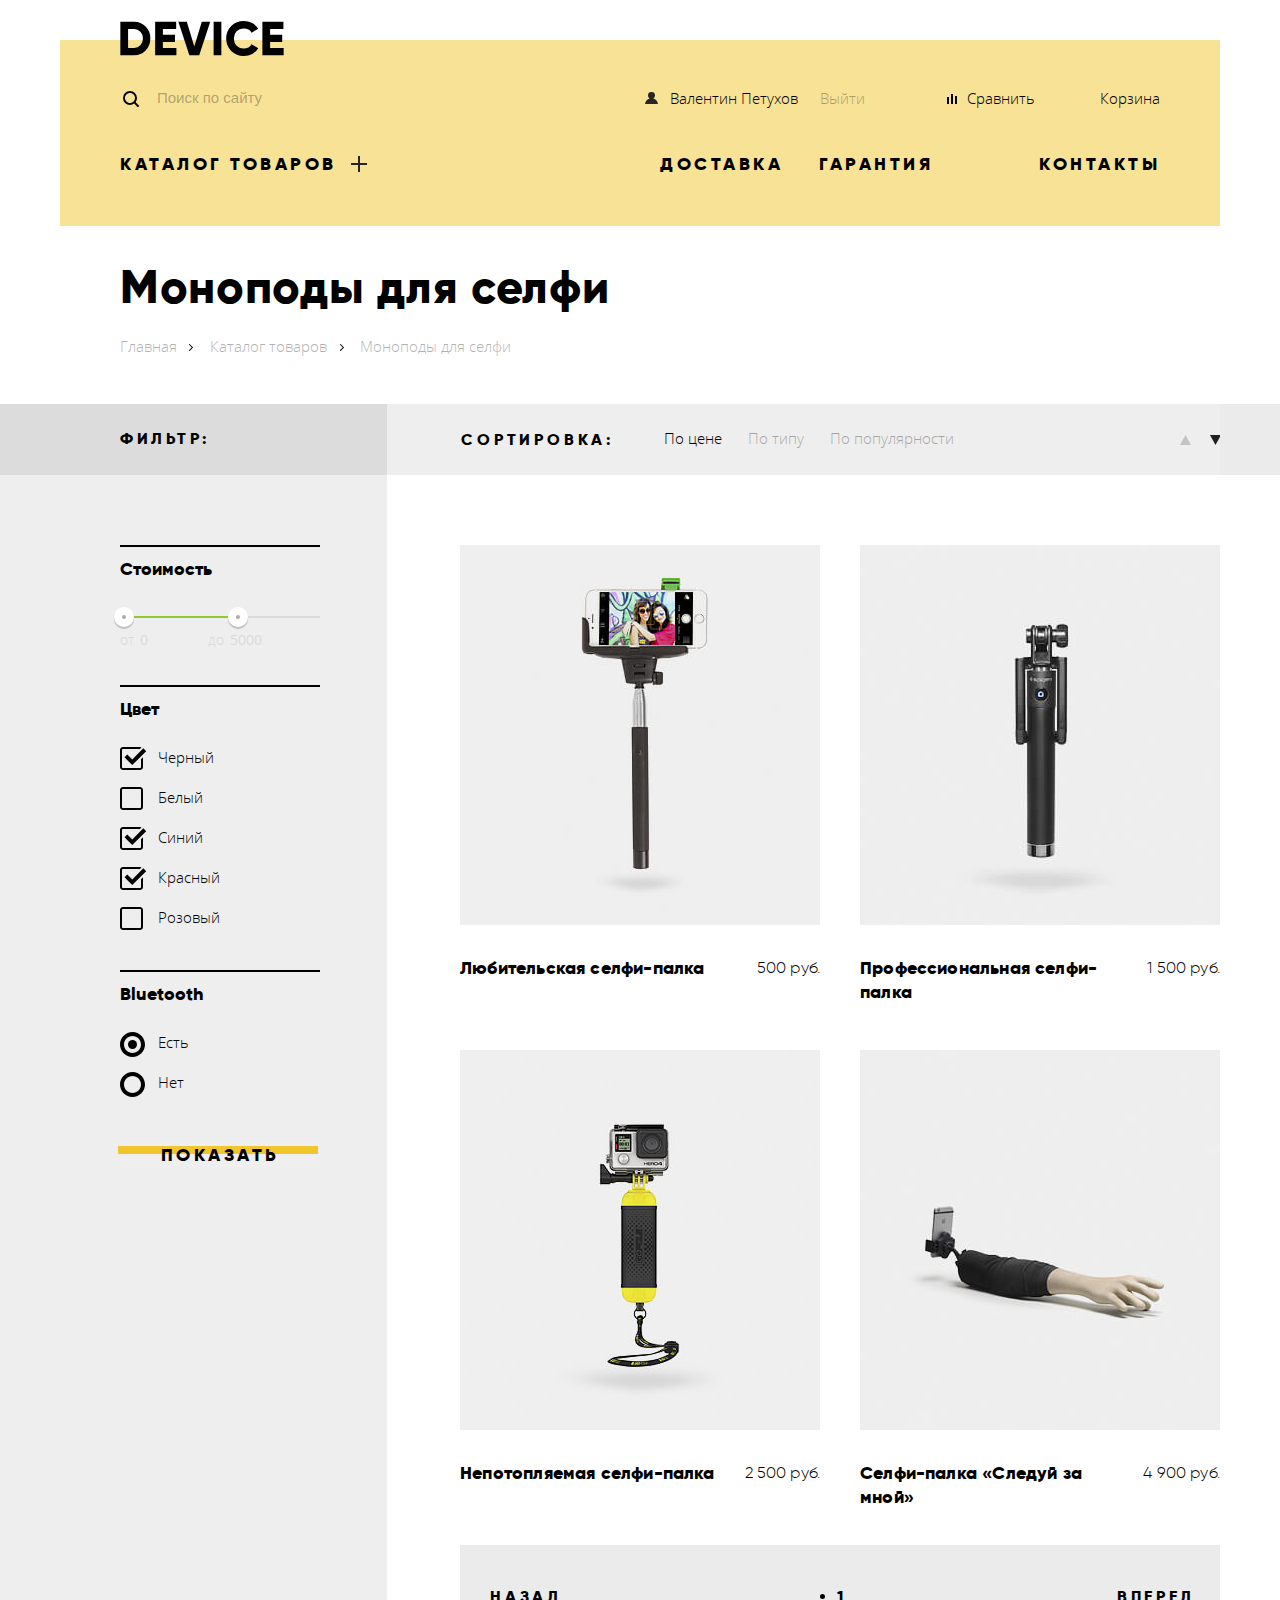
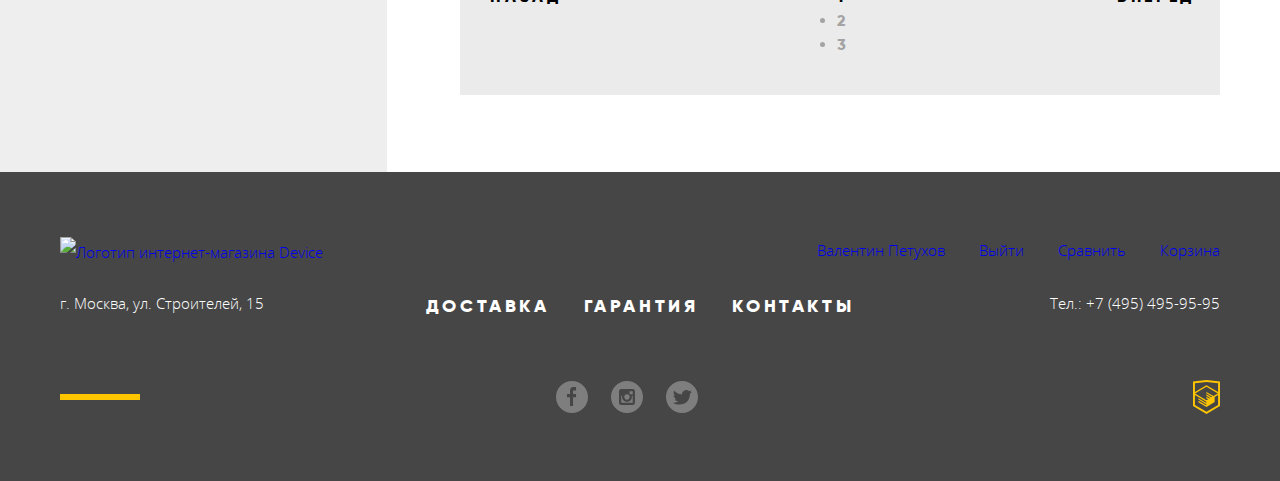
==== commit 8efb68dd: "style" ====
--- a/catalog.html
+++ b/catalog.html
@@ -28,7 +28,8 @@
         </div>
 
         <ul class="user-nav-header">
-          <li class="user-item-header"><a class="header-enter" href="#">Войти</a></li>
+          <li class="user-item-header"><a class="header-user" href="#">Валентин Петухов</a></li>
+          <li class="user-item-header"><a class="header-exit" href="#">Выйти</a></li>
           <li class="user-item-header user-compare"><a class="header-compare" href="#">Сравнить</a></li>
           <li class="user-item-header user-basket"><a class="header-basket" href="#">Корзина</a></li>
         </ul>
@@ -223,13 +224,16 @@
                     </article>
                   </li>
                 </ul>
-                <ul class="pagination-list">
-                  <li class="pagination-back"><a class="pagination-switch">Назад</a></li>
-                  <li class="pagination-item pagination-current"><a>1</a></li>
-                  <li class="pagination-item"><a href="#">2</a></li>
-                  <li class="pagination-item"><a href="#">3</a></li>
-                  <li class="pagination-forward"><a class="pagination-switch" href="#">Вперед</a></li>
-                </ul>
+                <div class="pagination-list">
+                  <p class="pagination-back"><a class="pagination-switch">Назад</a></p>
+                  <ul class="pagination-items">
+                    <li class="pagination-item pagination-current"><a>1</a></li>
+                    <li class="pagination-item"><a href="#">2</a></li>
+                    <li class="pagination-item"><a href="#">3</a></li>
+                  </ul>
+                  <p class="pagination-forward"><a class="pagination-switch" href="#">Вперед</a></p>
+                </div>
+
               </div>
             </section>
           </div>
@@ -247,10 +251,10 @@
           </a>
         </p>
         <ul class="user-nav-footer">
-          <li class="user-item-footer"><a class="footer-user" href="#">Валентин Петухов</a></li>
-          <li class="user-item-footer"><a class="footer-exit" href="#">Выйти</a></li>
-          <li class="user-item-footer"><a class="footer-compare" href="#">Сравнить</a></li>
-          <li class="user-item-footer"><a class="footer-basket" href="#">Корзина</a></li>
+          <li class="footer-user-item"><a class="footer-user" href="#">Валентин Петухов</a></li>
+          <li class="footer-user-exit"><a class="footer-exit" href="#">Выйти</a></li>
+          <li class="footer-user-compare"><a class="footer-compare" href="#">Сравнить</a></li>
+          <li class="footer-user-basket"><a class="footer-basket" href="#">Корзина</a></li>
         </ul>
       </div>
       <div class="footer-middle">
--- a/css/style.css
+++ b/css/style.css
@@ -1908,27 +1908,21 @@
 /*-------------------------modal-feedback-------------------------*/
 
 .modal-feedback {
-  display: none;
   position: fixed;
   top: 50%;
   left: 50%;
-  z-index: 10;
+  z-index: 20;
   display: none;
   width: 960px;
   background-color: #ffffff;
   box-shadow: 0 10px 20px rgba(0, 0, 0, 0.2);
   transform: translate(-50%, -50%);
-  animation-name: bounce;
-  animation-duration: 0.6s;
-}
-
-/* .modal-feedback-active {
+}
+
+.modal-show {
   display: block;
-} */
-
-.modal-feedback--error {
- animation-name: shake;
-  animation-duration: 0.6s;
+  animation: show 0.6s;
+  animation-fill-mode: forwards;
 }
 
 .modal-feedback-wrapper {
@@ -2097,6 +2091,61 @@
   opacity: 0.3;
 }
 
+@keyframes show {
+  0% {
+    transform: translate(-50%, -50%);
+  }
+
+  100% {
+    transform: translate(-50%, -50%);
+  }
+}
+
+@keyframes shake {
+  0%,
+  100% {
+    transform: translate(-50%, -50%);
+  }
+
+  10%,
+  30%,
+  50%,
+  70%,
+  90% {
+    transform: translateX(-20px);
+  }
+
+  20%,
+  40%,
+  60%,
+  80% {
+    transform: translateX(20px);
+  }
+}
+
+
+
+.overlay {
+  position: fixed;
+  top: 0;
+  right: 0;
+  bottom: 0;
+  left: 0;
+  z-index: 150;
+  display: none;
+  background-color: rgba(0, 0, 0, 0.25);
+}
+
+.overlay-show {
+  display: block;
+}
+
+.modal-error {
+  animation: shake 0.6s;
+  animation-fill-mode: forwards;
+}
+
+
 /*-------------------------modal-map-------------------------*/
 
 .modal-map {
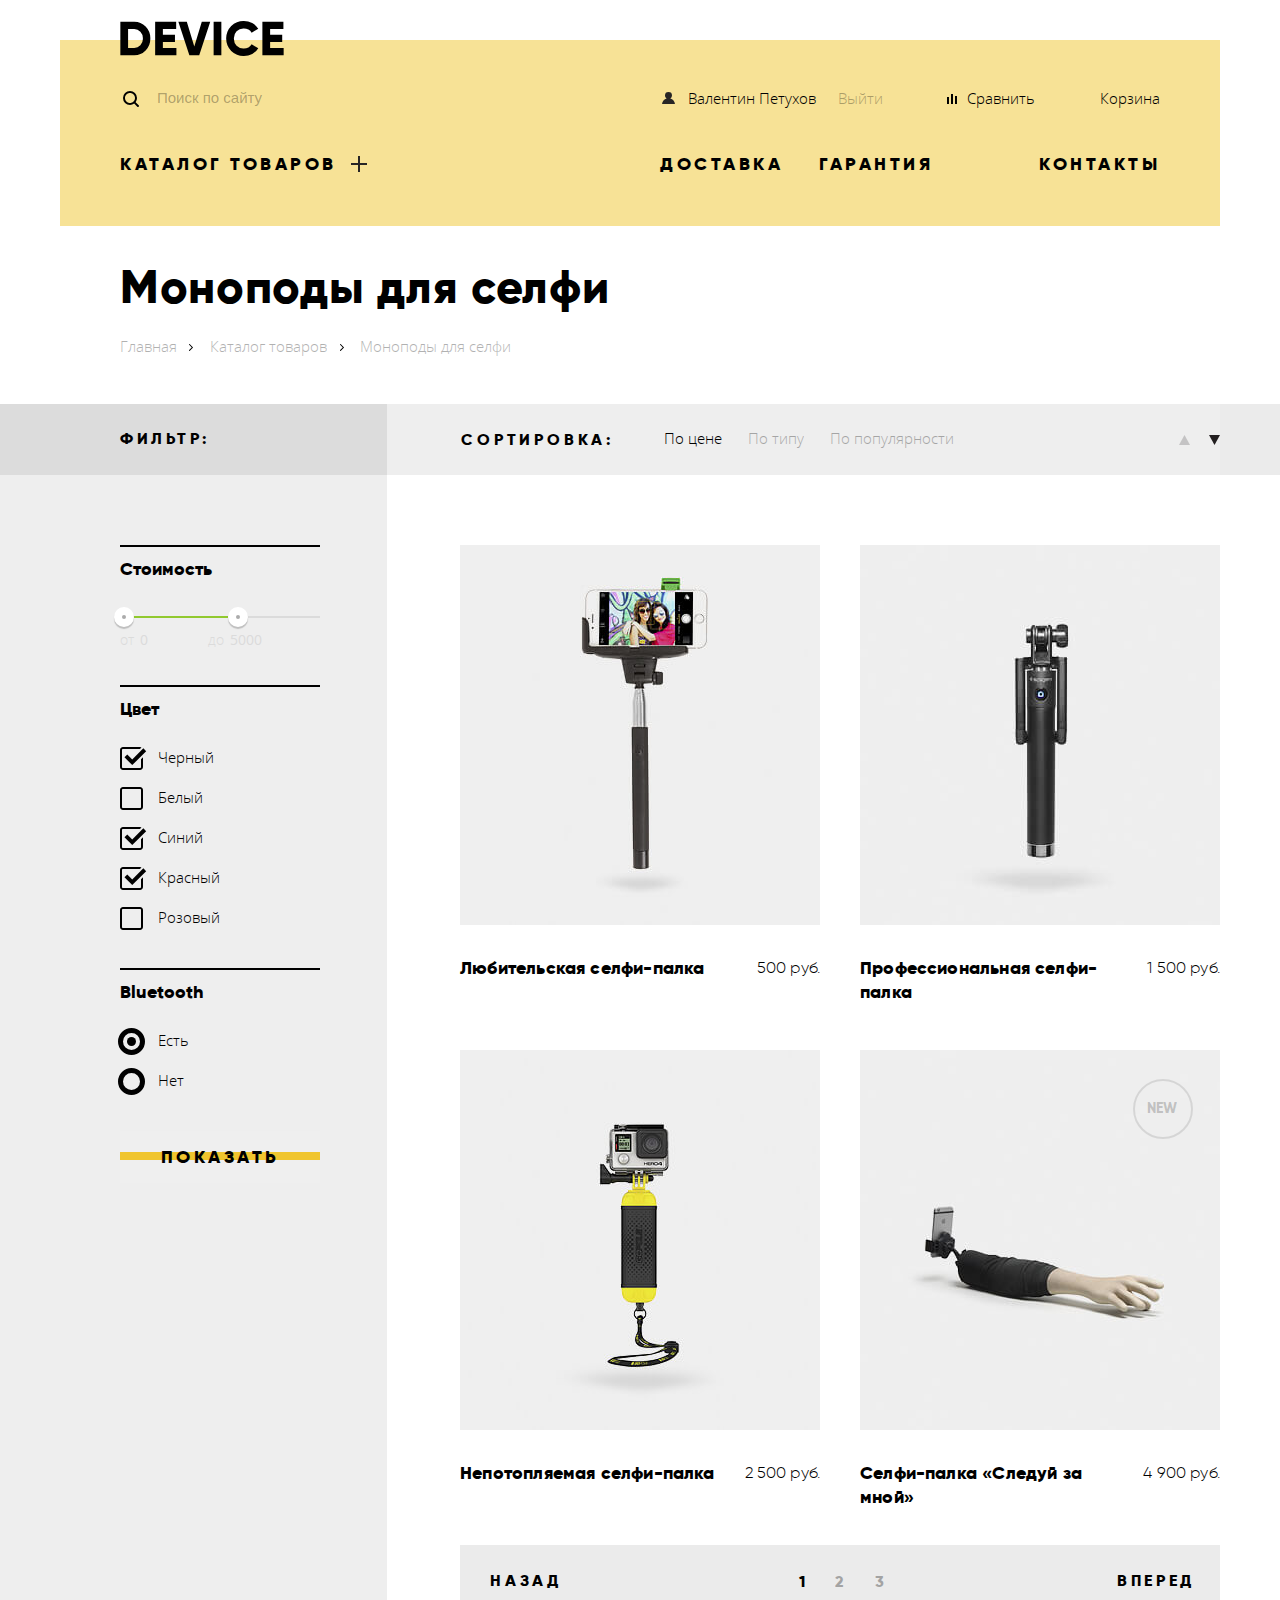
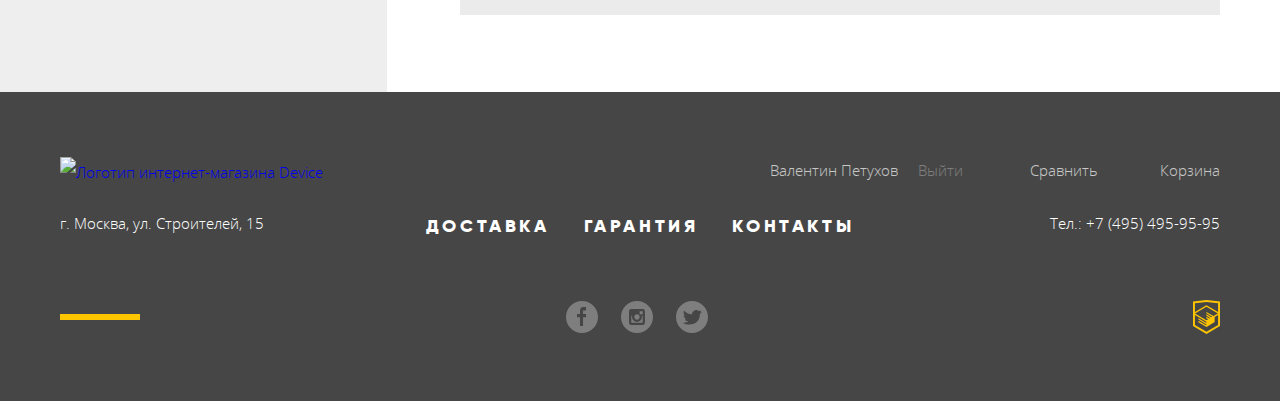
==== commit 7a1b87f5: "last correct" ====
--- a/catalog.html
+++ b/catalog.html
@@ -53,9 +53,9 @@
           </div>
         </div>
         <ul class="main-nav">
-          <li><a class="nav-delivery main-nav-item" href="delivery.html">Доставка</a></li>
-          <li><a class="nav-guarantee main-nav-item" href="guarantee.html">Гарантия</a></li>
-          <li class="nav-contacts-item"><a class="nav-contacts main-nav-item" href="contacts.html">Контакты</a></li>
+          <li><a class="nav-delivery main-nav-item" href="#">Доставка</a></li>
+          <li><a class="nav-guarantee main-nav-item" href="#">Гарантия</a></li>
+          <li class="nav-contacts-item"><a class="nav-contacts main-nav-item" href="#">Контакты</a></li>
         </ul>
       </nav>
     </div>
@@ -180,7 +180,7 @@
                       </div>
                       <div class="products-user">
                         <a href="#" class="button button-basket">В корзину</a>
-                        <a class="add-compare" href="compare.html">Добавить к сравнению</a>
+                        <a class="add-compare" href="#">Добавить к сравнению</a>
                       </div>
                     </article>
                   </li>
@@ -193,7 +193,7 @@
                       </div>
                       <div class="products-user">
                         <a href="#" class="button button-basket">В корзину</a>
-                        <a class="add-compare" href="compare.html">Добавить к сравнению</a>
+                        <a class="add-compare" href="#">Добавить к сравнению</a>
                       </div>
                     </article>
                   </li>
@@ -206,7 +206,7 @@
                       </div>
                       <div class="products-user">
                         <a href="#" class="button button-basket">В корзину</a>
-                        <a class="add-compare" href="compare.html">Добавить к сравнению</a>
+                        <a class="add-compare" href="#">Добавить к сравнению</a>
                       </div>
                     </article>
                   </li>
@@ -219,7 +219,7 @@
                       </div>
                       <div class="products-user">
                         <a href="#" class="button button-basket">В корзину</a>
-                        <a href="compare.html" class="add-compare">Добавить к сравнению</a>
+                        <a href="#" class="add-compare">Добавить к сравнению</a>
                       </div>
                     </article>
                   </li>
@@ -260,9 +260,9 @@
       <div class="footer-middle">
         <p class="address">г. Москва, ул. Строителей, 15</p>
         <ul class="footer-nav">
-          <li><a href="delivery.html">Доставка</a></li>
-          <li><a href="guarantee.html">Гарантия</a></li>
-          <li><a href="contacts.html">Контакты</a></li>
+          <li><a href="#">Доставка</a></li>
+          <li><a href="#">Гарантия</a></li>
+          <li><a href="#">Контакты</a></li>
         </ul>
         <p class="number-phone"><a href="tel:+74954969595">Тел.: +7 (495) 495-95-95</a></p>
       </div>
@@ -279,4 +279,4 @@
   </footer>
 </body>
 
-</html>+</html>
--- a/css/style.css
+++ b/css/style.css
@@ -131,7 +131,6 @@
 
 .header-top {
   display: flex;
-  /* flex-wrap: wrap; */
   padding-top: 68px;
   margin-bottom: 21px;
   justify-content: space-between;
@@ -168,7 +167,7 @@
 
 .header-user {
   position: relative;
-  padding: 25px 10px 25px 29px;
+  padding: 25px 10px 25px 47px;
 }
 
 .header-user::before {
@@ -178,7 +177,7 @@
   width: 13px;
   height: 12px;
   top: 29px;
-  left: 4px;
+  left: 21px;
 }
 
 .header-enter::before {
@@ -348,7 +347,6 @@
 
 .header-middle {
   display: flex;
-  /* flex-wrap: wrap; */
   justify-content: space-between;
 }
 
@@ -377,10 +375,7 @@
   justify-content: space-between;
   padding: 0;
   margin: 0;
-  width: 560px;
-  /* margin-left: auto; */
-  /* flex-grow: 1; */
-}
+  width: 560px;}
 
 .main-nav-item {
   font-family: "Gilroy", "Arial", sans-serif;
@@ -444,7 +439,6 @@
 .nav-catalog-wrapper:hover .nav-catalog-list {
   display: flex;
   flex-wrap: wrap;
-  /* width: 1160px; */
 }
 
 .nav-catalog-list .column-1 {
@@ -635,13 +629,29 @@
   font-weight: 900;
   letter-spacing: 3.5px;
   color: #000000;
-  /* background-color: #f0c52e; */
   border: none;
   z-index: 1;
-  width: 200px;
-}
-
-.button::before {
+}
+
+.button::after {
+  position: absolute;
+  content: "";
+  top: 40%;
+  left: 0;
+  z-index: -1;
+  width: 100%;
+  height: 8px;
+  background-color: #f0c52e;
+  }
+
+  .button:hover::after,
+  .button:focus::after {
+    transform: translateY(-40%);
+    height: 100%;
+    transition: height 0.3s;
+  }
+
+/* .button::before {
   position: absolute;
   content: "";
   top: 50%;
@@ -658,13 +668,15 @@
   transform: translateY(-50%);
   height: 8px;
   transition: height .3s;
-}
+} */
 
 .sliders-button {
   display: inline-block;
+  vertical-align: baseline;
   width: 220px;
-  margin-top: 35px;
-  margin-bottom: 56px;
+  padding: 14px 0;
+  margin-top: 22px;
+  margin-bottom: 40px;
 }
 
 .button:active {
@@ -701,8 +713,16 @@
   display: none;
 }
 
+.slider-controls {
+  position: absolute;
+  display: flex;
+  top: 329px;
+  right: 62px;
+  font-size: 0;
+  z-index: 20;
+}
+
 .slider-controls label {
-  display: inline-block;
   position: relative;
   width: 12px;
   height: 12px;
@@ -713,26 +733,6 @@
   cursor: pointer;
 }
 
-/* .radio-slider:checked ~ sliders.label::after {
-  content: "";
-  position: absolute;
-  top: 3px;
-  left: 3px;
-  width: 5px;
-  height: 5px;
-  border: 1px solid #000000;
-  border-radius: 50%;
-  cursor: pointer;
-} */
-
-.slider-controls {
-  position: absolute;
-  top: 329px;
-  right: 62px;  
-  font-size: 0;
-  z-index: 20;
-}
-
 #product-1:checked ~ .sliders #slide-1,
 #product-2:checked ~ .sliders #slide-2,
 #product-3:checked ~ .sliders #slide-3 {
@@ -740,14 +740,6 @@
   justify-content: space-between;
 }
 
-li#slide-1 {}
-
-/* #product-1:checked ~ .sliders label[for="product-1"],
-#product-2:checked ~ .sliders label[for="product-2"],
-#product-3:checked ~ .sliders label[for="product-3"] {
-  background-color: transparent;
-} */
-
 #product-1:checked ~ .sliders label[for="product-1"]::after,
 #product-2:checked ~ .sliders label[for="product-2"]::after,
 #product-3:checked ~ .sliders label[for="product-3"]::after {
@@ -755,8 +747,8 @@
   position: absolute;
   top: 3px;
   left: 3px;
-  width: 5px;
-  height: 5px;
+  width: 4px;
+  height: 4px;
   border: 1px solid #000000;
   border-radius: 50%;
   cursor: pointer;
@@ -789,12 +781,8 @@
   padding-top: 193px;
 }
 
-.category-top-list a:active {
-  color: rgba(0, 0, 0, 0.3);
-}
-
 .category-virtual a {
-letter-spacing: 0.5px;
+  letter-spacing: 0.5px;
 }
 
 .category-virtual a::before {
@@ -802,7 +790,7 @@
   content: "";
   top: 0;
   left: 0;
-  background: url(../img/popular-1.svg) 49% 49% #f0c52e no-repeat;
+  background: url(../img/popular-1.svg) 49% 49% #f7e296 no-repeat;
   width: 160px;
   height: 160px;
 }
@@ -817,7 +805,7 @@
   content: "";
   top: 0;
   left: 0;
-  background: url(../img/popular-2.svg) 52% 95% #f0c52e no-repeat;
+  background: url(../img/popular-2.svg) 52% 95% #f7e296 no-repeat;
   width: 160px;
   height: 160px;
 }
@@ -827,7 +815,7 @@
   content: "";
   top: 0;
   left: 0;
-  background: url(../img/popular-3.svg) 55% 52% #f0c52e no-repeat;
+  background: url(../img/popular-3.svg) 55% 52% #f7e296 no-repeat;
   width: 160px;
   height: 160px;
 }
@@ -837,7 +825,7 @@
   content: "";
   top: 0;
   left: 0;
-  background: url(../img/popular-4.svg) 52% 53% #f0c52e no-repeat;
+  background: url(../img/popular-4.svg) 52% 53% #f7e296 no-repeat;
   width: 160px;
   height: 160px;
 }
@@ -847,7 +835,7 @@
   content: "";
   top: 0;
   left: 0;
-  background: url(../img/popular-5.svg) 53% 52% #f0c52e no-repeat;
+  background: url(../img/popular-5.svg) 53% 52% #f7e296 no-repeat;
   width: 160px;
   height: 160px;
 }
@@ -857,9 +845,17 @@
   content: "";
   top: 0;
   left: 0;
-  background: url(../img/popular-6.svg) 48% 54% #f0c52e no-repeat;
+  background: url(../img/popular-6.svg) 48% 54% #f7e296 no-repeat;
   width: 160px;
   height: 160px;
+}
+
+.category-top-list a:hover::before {
+  background-color: #f0c52e;
+}
+
+.category-top-list a:active {
+  color: rgba(0, 0, 0, 0.3);
 }
 
 /*-------------------------SERVICES-------------------------*/
@@ -880,7 +876,7 @@
 }
 
 .services {
-  display: flex;  
+  display: flex;
   flex-wrap: wrap;
 }
 
@@ -1030,7 +1026,7 @@
   display: flex;
   flex-wrap: wrap;
   justify-content: space-between;
-  margin-bottom: 72px;
+  margin-bottom: 77px;
 }
 
 .info-us h2 {
@@ -1049,7 +1045,7 @@
   position: relative;
   margin: 0;
   padding: 0;
-  max-width: 490px;
+  width: 560px;
 }
 
 .about-us::before {
@@ -1075,7 +1071,7 @@
   position: relative;
   margin: 0;
   padding: 0;
-  max-width: 570px;
+  width: 560px;
 }
 
 .contacts-info::before {
@@ -1084,46 +1080,71 @@
   border: 3.5px solid #000000;
   width: 80px;
   top: 0;
-  left: 10px;
+  /* left: 10px; */
 }
 
 .contacts-info h2 {
-  padding-left: 7px;
+  /* padding-left: 7px; */
 }
 
 .delivery-list {
   margin: 0;
-  margin-bottom: 65px;
+  margin-bottom: 52px;
   padding: 0;
   padding-left: 18px;
-  list-style: circle;
+  list-style: none;
 }
 
 .delivery-list li {
+  position: relative;
   font-family: "Gilroy", "Arial", sans-serif;
   font-weight: 800;
+  padding-left: 17px;
+  letter-spacing: 0.8px;
+}
+
+.delivery-list li:not(:last-child) {
   margin-bottom: 10px;
-  padding-left: 17px;
-  letter-spacing: 0.8px;  
+}
+
+.delivery-list li::before {
+  position: absolute;
+  content: "";
+  top: 10px;
+  left: -17px;
+  width: 8px;
+  height: 8px;
+  border: 2px solid #e6e6e6;
+  border-radius: 50%;
 }
 
 .contacts-address {
-  padding-left: 8px;
+  /* padding-left: 8px; */
   letter-spacing: 0.1px;
   margin-bottom: 39px;
 }
 
 .contacts-map {
-  padding-left: 10px;
-  margin-bottom: 65px;
+  /* padding-left: 10px; */
+  margin-bottom: 53px;
 }
 
 .button-about-us {
-  margin-left: 23px;
+  /* margin-left: 23px; */
+  display: inline-block;
+  vertical-align: baseline;
+  width: 260px;
+  padding: 14px 0;
 }
 
 .button-contacts-info{
-  margin-left: 51px;
+  display: inline-block;
+  width: 260px;
+  padding: 14px 0;
+  /* padding-left: 0; */
+  /* padding-right: 0; */
+  /* margin-left: 51px; */
+  vertical-align: baseline;
 }
 
 /*-------------------------FOOTER----------------------------*/
@@ -1141,20 +1162,26 @@
   justify-content: space-between;
 }
 
-.user-nav-footer,
-.footer-nav,
-.social-list {
+.footer-nav {
   margin: 0;
   padding: 0;
   list-style: none;
 }
 
+.user-nav-footer {
+  margin: 0;
+  padding: 0;
+  list-style: none;
+}
 
 /*-------------------------FOOTER-TOP-------------------------*/
+
 .footer-top {
   margin-bottom: 6px;
 }
-.footer-logo {
+
+.footer-logo,
+.footer-logo-index {
   margin: 2px 0 0 0;
 }
 
@@ -1169,19 +1196,7 @@
 .user-nav-footer {
   display: flex;
   flex-wrap: wrap;
-  /* justify-content: space-between; */
   margin-left: auto;
-}
-
-.user-nav-footer a {
-  padding-left: 34px;
-}
-
-.user-item-footer {
-  margin-left: 30px;
-}
-.footer-enter {
-  /* margin-left: 152px; */
 }
 
 .footer-enter,
@@ -1208,7 +1223,7 @@
   background: url("../img/user-footer.svg") no-repeat;
   width: 13px;
   height: 12px;
-  left: 7px;
+  left: 4px;
   top: 4px;
 }
 
@@ -1228,23 +1243,54 @@
   background: url("../img/basket-footer.svg") no-repeat;
   width: 13px;
   height: 12px;
-  left: 12px;
+  left: 9px;
   top: 4px;
 }
 
-.user-item-footer a{
+.user-nav-footer a {
   color: #ffffff;
-}
-
-.user-item-footer a:hover {
-  opacity: 0.6;
-}
-
-.user-item-footer a:active {
+  opacity: 0.7;
+}
+
+.user-nav-footer a:hover {
+  opacity: 1;
+}
+
+.user-nav-footer a:active {
   opacity: 0.3;
 }
 
-
+.user-nav-footer .footer-exit {
+  opacity: 0.3;
+}
+
+.footer-user-compare {
+  margin-left: 32px;
+}
+
+.footer-user-basket {
+  margin-left: 32px;
+}
+
+.footer-enter {
+  padding-left: 30px;
+}
+
+.footer-exit {
+  padding-left: 20px;
+}
+
+.footer-compare {
+  padding-left: 35px;
+}
+
+.footer-basket {
+  padding-left: 30px;
+}
+
+.footer-user {
+  padding-left: 30px;
+}
 
 /*-------------------------FOOTER-MIDDLE-------------------------*/
 
@@ -1323,6 +1369,12 @@
   padding: 16px;
 }
 
+.social-list {
+  list-style: none;
+  margin: 0;
+  padding-right: 19px;
+}
+
 .social-list a:hover {
   opacity: 1;
 }
@@ -1431,11 +1483,14 @@
   display: flex;
 }
 
-.catalog-header {background-image: linear-gradient(to right,#dcdcdc 0,#dcdcdc 38%,#ebebeb 38%,#ebebeb 100%);/* margin-bottom: 69px; */}
+.catalog-header {
+  background-image: linear-gradient(to right,#dcdcdc 0,#dcdcdc 38%,#ebebeb 38%,#ebebeb 100%)
+}
 
 .catalog-content {
 background-image: linear-gradient(to right,#eee 0,#eee 28%,#fff 28%,#fff 100%);
 }
+
 /*-------------------------filters-wrapper-------------------------*/
 
 .filters {
@@ -1468,9 +1523,6 @@
   text-transform: uppercase;
   padding-top: 10px;
   letter-spacing: 3.5px;
-  /* margin-bottom: 93px; */
-  /* margin: 0; */
-  /* padding: 0; */
 }
 
 .filters legend,
@@ -1491,7 +1543,7 @@
   padding: 0;
   margin: 0;
   list-style: none;
-  margin-bottom: 38px;
+  margin-bottom: 36px;
 }
 
 /*----------------filter-range----------------*/
@@ -1553,10 +1605,11 @@
 
 .price-controls label {
   display: inline-block;
+  vertical-align: baseline;
   font-size: 14px;
   line-height: 24px;
+  color: #dbdbdb;
   cursor: pointer;
-  color: #dbdbdb;
 }
 
 .price-controls input {
@@ -1587,12 +1640,23 @@
   position: absolute;
   background: url("../img/checkbox-off.svg") no-repeat;
   content: "";
-  width: 23px;  
+  width: 23px;
   height: 23px;
   left: 0;
   top: 0;
 }
 
+.checkbox-form:disabled + label {
+  color: rgba(166, 166, 166, 0.25);
+  cursor: default;
+}
+
+.checkbox-form:disabled + label::before {
+  cursor: default;
+  opacity: 0.25;
+}
+
+
 .checkbox-form:checked + label::before {
   background: url("../img/checkbox-on.svg") no-repeat;
   content: "";
@@ -1601,19 +1665,22 @@
   padding: 20px;
 }
 
-label:hover::before {
+.checkbox-form:not(:disabled) + label:hover::before,
+.checkbox-form:not(:disabled) + label:focus::before,
+.checkbox-form:not(:disabled) + label:active::before {
   opacity: 0.6;
 }
 
-li.filters-option {
+.checkbox-form:not(:disabled) + label:focus::before,
+.checkbox-form:not(:disabled) + label:active::before {
+  opacity: 1;
+}
+
+.filters-option {
   margin-bottom: 10px;
 }
 
 /*----------------filters-bluetooth----------------*/
-
-.filter-radio {
-  margin-bottom: 5px;
-}
 
 .filter-radio legend {
   margin-bottom: 21px;
@@ -1626,26 +1693,56 @@
 
 .radio-form + label::before {
   position: absolute;
-  background: url("../img/radio-off.svg") no-repeat;
-  content: "";
-  width: 25px;
-  height: 25px;
-  padding: 20px;
-  top: 0;
-  left: 0;
+  border: 5px solid #000000;
+  border-radius: 50%;
+  content: "";
+  width: 27px;
+  height: 27px;
+  top: -2px;
+  left: -2px;
 }
 
 .radio-form:checked + label::after {
   content: "";
   position: absolute;
-  top: 8px;
-  left: 8px;
+  top: 7px;
+  left: 7px;
   width: 9px;
   height: 9px;
   background-color: #000000;
   border-radius: 50%;
 }
 
+.radio-form:disabled + label {
+  color: rgba(166, 166, 166, 0.25);
+  cursor: default;
+}
+
+.radio-form:disabled + label::before,
+.radio-form:disabled + label::after {
+  opacity: 0.25;
+  cursor: default;
+}
+
+.radio-form:not(:disabled) + label:hover::before,
+.radio-form:not(:disabled) + label:focus::before,
+.radio-form:not(:disabled) + label:hover::after,
+.radio-form:not(:disabled) + label:focus::after {
+  opacity: 0.6;
+}
+
+.radio-form:not(:disabled) + label:active::before,
+.radio-form:not(:disabled) + label:active::after {
+  opacity: 1;
+}
+
+
+.button-filters {
+  width: 200px;
+  padding: 14px 0 14px 0;
+}
+
+
 /*-------------------------catalog-------------------------*/
 
 .catalog a {
@@ -1664,13 +1761,6 @@
 .add-compare:active {
   opacity: 0.2;
 }
-
-/* .product {
-  display: flex;
-  flex-wrap: wrap;
-  justify-content: space-around;
-
-} */
 
 /*-------------------------sort-------------------------*/
 
@@ -1690,7 +1780,6 @@
   font-weight: 900;
   text-transform: uppercase;
   letter-spacing: 3.8px;
-  /* margin-right: auto; */
   padding-left: 74px;
   padding-right: 50px;
 }
@@ -1712,7 +1801,6 @@
   margin: 33px 0 0;
   padding: 0;
   margin-left: auto;
-  /* flex-grow: 1; */
 }
 
 .sort-list li {
@@ -1765,7 +1853,7 @@
   background: url("../img/icon-down-dir.svg") no-repeat;
   width: 11px;
   height: 10px;
-  padding: 15px 0 15px 10px;
+  padding: 15px 1px 15px 10px;
 }
 
 .increment-current {
@@ -1822,25 +1910,21 @@
   left: 0;
   text-align: center;
   background-color: rgb(255, 255, 255, 0.7);
-  padding: 50% 0;
+  padding: 166px 0 0 0;
 }
 
 .products-user a {
   display: block;
-  /* vertical-align: middle; */
 }
 
 .button-basket {
   width: 200px;
-  margin: auto auto 16px;
-  /* margin-bottom: 20px; */
+  padding: 14px 0;
+  margin: 0px auto 0px auto;
 }
 
 .products-item:hover .products-user {
   display: block;
-  /* flex-direction: column;
-  justify-content: center;
-  flex-wrap: wrap; */
 }
 
 .products-info {
@@ -1848,6 +1932,25 @@
   justify-content: space-between;
   max-width: 360px;
   padding-bottom: 28px;
+}
+
+.product.new::before {
+  content: "new";
+  position: absolute;
+  text-transform: uppercase;
+  top: 29px;
+  right: 27px;
+  z-index: 3;
+  width: 60px;
+  height: 60px;
+  padding: 16px 12px;
+  font-family: "Gilroy", "Arial", sans-serif;
+  font-size: 14px;
+  line-height: 24px;
+  font-weight: 900;
+  color: rgba(0,0,0,0.2);
+  border: 2px solid rgba(0,0,0,0.1);
+  border-radius: 50%;
 }
 
 /*-------------------------PAGINATION-LIST-------------------------*/
@@ -1862,8 +1965,18 @@
   background-color: rgba(0, 0, 0, 0.08);
   width: 760px;
   margin: 0 0 77px 0;
-  padding: 24px 0 22px 0;
+  padding: 8px 0 6px 0;
   letter-spacing: 3.7px;
+}
+
+ul.pagination-items {
+  margin: 0;
+  list-style: none;
+  display: flex;
+  padding-top: 17px;
+  justify-content: space-around;
+  margin-left: auto;
+  margin-right: auto;
 }
 
 .pagination-item {
@@ -1897,21 +2010,13 @@
   opacity: 0.3;
 }
 
-.pagination-back {
-  margin-right: auto;
-}
-
-.pagination-forward {
-  margin-left: auto;
-}
-
 /*-------------------------modal-feedback-------------------------*/
 
 .modal-feedback {
   position: fixed;
   top: 50%;
   left: 50%;
-  z-index: 20;
+  z-index: 50;
   display: none;
   width: 960px;
   background-color: #ffffff;
@@ -1919,18 +2024,12 @@
   transform: translate(-50%, -50%);
 }
 
-.modal-show {
-  display: block;
-  animation: show 0.6s;
-  animation-fill-mode: forwards;
-}
-
 .modal-feedback-wrapper {
   position: relative;
   display: flex;
-  padding-top: 93px;
+  padding-top: 100px;
   padding-right: 100px;
-  padding-bottom: 76px;
+  padding-bottom: 60px;
   padding-left: 100px;
 }
 
@@ -1961,7 +2060,7 @@
 }
 
 .input-message {
-  padding-bottom: 20px;
+  margin-bottom: 30px;
 }
 
 .input-message label {
@@ -2015,10 +2114,6 @@
   resize: none;
 }
 
-.popup-form .button {
-  margin-top: 18px;
-}
-
 .modal-feedback textarea:hover {
   background-color: rgba(230, 230, 230, 0.8);
 }
@@ -2036,8 +2131,9 @@
   color: rgba(70, 70, 70, 0.4);
 }
 
-.modal-feedback .button {
+.button-modal {
   width: 200px;
+  padding: 14px 0;
   background: none;
   border: none;
 }
@@ -2045,6 +2141,7 @@
 .modal-feedback-close,
 .modal-map-close {
   position: absolute;
+  z-index: 5;
   top: 22px;
   right: 22px;
   width: 55px;
@@ -2091,14 +2188,48 @@
   opacity: 0.3;
 }
 
-@keyframes show {
-  0% {
-    transform: translate(-50%, -50%);
-  }
-
-  100% {
-    transform: translate(-50%, -50%);
-  }
+/*-------------------------modal-map-------------------------*/
+
+.modal-map {
+  display: none;
+  position: fixed;
+  top: 50%;
+  left: 50%;
+  z-index: 15;
+  width: 960px;
+  height: 560px;
+  background-color: #ffffff;
+  box-shadow: 0 10px 20px rgba(0, 0, 0, 0.2);
+  transform: translate(-50%, -50%);
+}
+
+.modal-map p {
+  position: absolute;
+  top: 0;
+  left: 0;
+  z-index: 1;
+  margin: 0;
+}
+
+.modal-map iframe {
+  position: relative;
+  z-index: 2;
+
+  border: none;
+}
+
+.modal-map-wrapper {
+  position: relative;
+}
+
+.modal-map-wrapper iframe {
+  width: 960px;
+  height: 560px;
+  border: none;
+}
+
+.modal-show {
+  display: block;
 }
 
 @keyframes shake {
@@ -2112,28 +2243,26 @@
   50%,
   70%,
   90% {
-    transform: translateX(-20px);
+    transform: translate(-50%, -50%)  translateX(-20px);
   }
 
   20%,
   40%,
   60%,
   80% {
-    transform: translateX(20px);
+    transform: translate(-50%, -50%)  translateX(20px);
   }
 }
 
-
-
 .overlay {
+  display: none;
   position: fixed;
   top: 0;
   right: 0;
   bottom: 0;
   left: 0;
-  z-index: 150;
-  display: none;
-  background-color: rgba(0, 0, 0, 0.25);
+  z-index: 10;
+  background-color: rgba(0, 0, 0, 0.5);
 }
 
 .overlay-show {
@@ -2141,39 +2270,5 @@
 }
 
 .modal-error {
-  animation: shake 0.6s;
-  animation-fill-mode: forwards;
-}
-
-
-/*-------------------------modal-map-------------------------*/
-
-.modal-map {
-  display: none;
-  position: fixed;
-  top: 50%;
-  left: 50%;
-  z-index: 10;
-  display: none;
-  width: 960px;
-  height: 560px;
-  background-color: #ffffff;
-  box-shadow: 0 10px 20px rgba(0, 0, 0, 0.2);
-  transform: translate(-50%, -50%);
-  animation-name: bounce;
-  animation-duration: 0.6s;
-}
-
-/* .modal-map-active {
-  display: block;
-} */
-
-.modal-map-wrapper {
-  position: relative;
-}
-
-.modal-map-wrapper iframe {
-  width: 960px;
-  height: 560px;
-  border: none;
-}+  animation: shake 0.7s;
+}
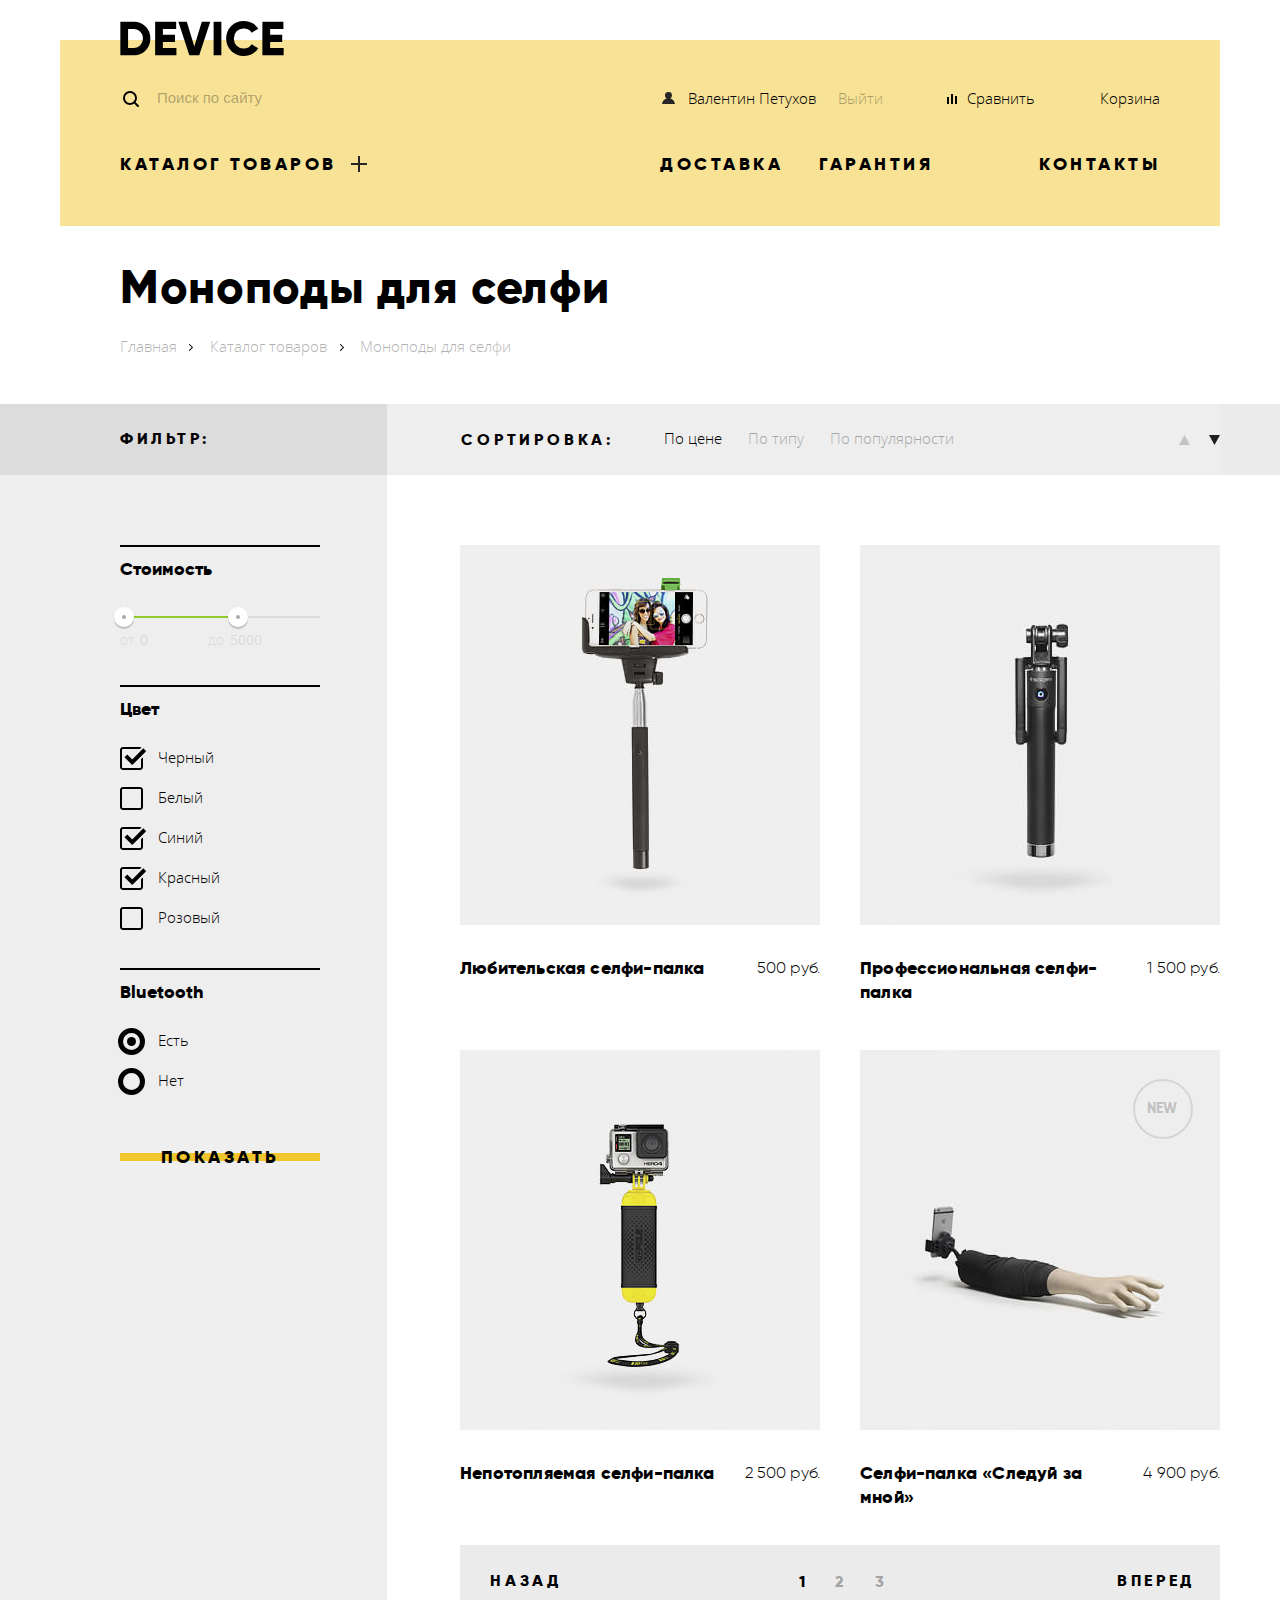
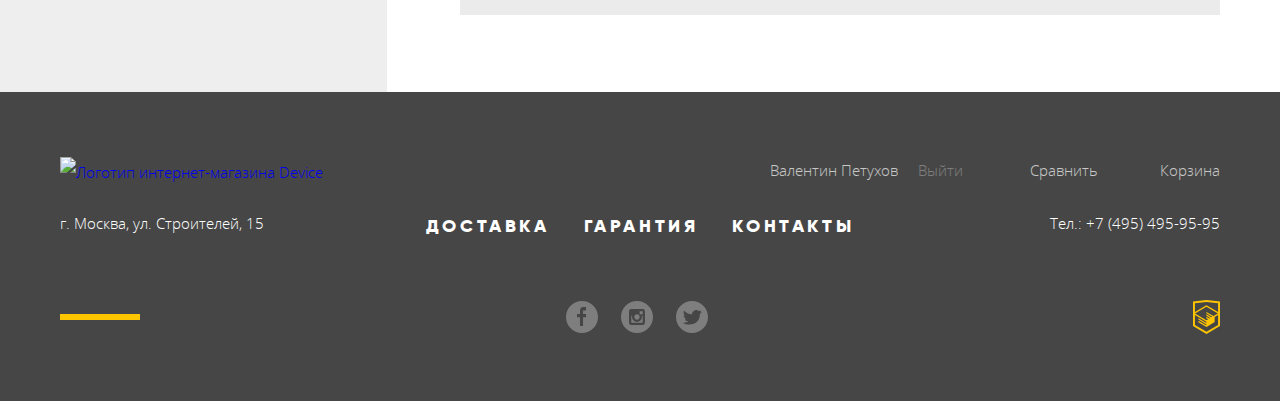
==== commit 2c4c11c6: "style services" ====
--- a/catalog.html
+++ b/catalog.html
@@ -121,26 +121,26 @@
                       <legend>Цвет</legend>
                       <ul class="filters-color">
                         <li class="filters-option">
-                          <input class="checkbox-form visually-hidden" type="checkbox" name="black" id="black-field"
+                          <input class="visually-hidden checkbox-form" type="checkbox" name="black" id="black-field"
                             checked>
                           <label for="black-field">Черный</label>
                         </li>
                         <li class="filters-option">
-                          <input class="checkbox-form visually-hidden" type="checkbox" name="white" id="white-field">
+                          <input class="visually-hidden checkbox-form" type="checkbox" name="white" id="white-field">
                           <label for="white-field">Белый</label>
                         </li>
                         <li class="filters-option">
-                          <input class="checkbox-form visually-hidden" type="checkbox" name="blue" id="blue-field"
+                          <input class="visually-hidden checkbox-form" type="checkbox" name="blue" id="blue-field"
                             checked>
                           <label for="blue-field">Синий</label>
                         </li>
                         <li class="filters-option">
-                          <input class="checkbox-form visually-hidden" type="checkbox" name="red" id="red-field"
+                          <input class="visually-hidden checkbox-form" type="checkbox" name="red" id="red-field"
                             checked>
                           <label for="red-field">Красный</label>
                         </li>
                         <li class="filters-option">
-                          <input class="checkbox-form visually-hidden" type="checkbox" name="pink" id="pink-field">
+                          <input class="visually-hidden checkbox-form" type="checkbox" name="pink" id="pink-field">
                           <label for="pink-field">Розовый</label>
                         </li>
                       </ul>
--- a/css/style.css
+++ b/css/style.css
@@ -634,6 +634,38 @@
 }
 
 .button::after {
+  content: "";
+  position: absolute;
+  top: 50%;
+  left: 0;
+  z-index:-1;
+  width: 100%;
+  height: 8px;
+  background-color: #f0c52e;
+  transform: translateY(-50%);
+  transition: height 0.5s ease-in;
+}
+
+.button:hover::after,
+.button:focus::after {
+  top: 50%;
+  left: 0;
+  z-index: -1;
+  width: 100%;
+  height: 100%;
+}
+
+/* .button:active {
+  color: rgba(0, 0, 0, 0.3);
+  background-image: none;
+  background-color: #f0c52e;
+} */
+
+
+
+/*
+
+.button::after {
   position: absolute;
   content: "";
   top: 40%;
@@ -649,26 +681,8 @@
     transform: translateY(-40%);
     height: 100%;
     transition: height 0.3s;
-  }
-
-/* .button::before {
-  position: absolute;
-  content: "";
-  top: 50%;
-  left: -2px;
-  z-index: -1;
-  width: inherit;
-  height: 8px;
-  margin-top: -5px;
-  background-color: #f0c52e;
-}
-
-.button::before,
-.button:hover::before {
-  transform: translateY(-50%);
-  height: 8px;
-  transition: height .3s;
-} */
+  } */
+
 
 .sliders-button {
   display: inline-block;
@@ -870,7 +884,7 @@
   position: relative;
   padding: 0;
   margin: 0;
-  margin-left: 100px;
+  margin-left: 122px;
   list-style: none;
   flex-grow: 1;
 }
@@ -897,17 +911,44 @@
   margin: 0;
 }
 
-.controls-delivery {
+.controls-item {
   margin-top: 6px;
-  padding: 9px 0 8px 18px;
+  padding: 9px 0 8px 20px;
 }
 
 .controls-guarantee {
-  padding: 9px 0 8px 25px;
+  padding-left: 25px;
 }
 
 .controls-credit {
-  padding: 10px 0 8px 37px;
+  padding-left: 37px;
+}
+
+.controls-item::after {
+  content: "";
+  position: absolute;
+  top: 50%;
+  left: 0;
+  z-index: -1;
+  width: 58%;
+  height: 8px;
+  background-color: #f0c52e;
+  transform: translateY(-50%);
+  transition: height 0.5s ease-in;
+}
+
+.controls-item:hover::after,
+.controls-item:focus::after {
+  top: 50%;
+  left: 0;
+  z-index: -1;
+  width: 58%;
+  height: 100%;
+}
+
+.services-input:focus + section controls-item::after {
+  color: #f0c52e;
+  background-color: black;
 }
 
 .service-delivery,
@@ -946,12 +987,18 @@
   top: -13px;
 }
 
+.services-controls {
+  position: relative;
+  z-index: 2;
+  width: 277px;
+}
+
 .services-controls label {
+  position: relative;
   display: block;
-  width: 278px;
+  width: 100%;
   margin-right: 21px;
   color: black;
-  background-color: #f0c52e;
   cursor: pointer;
   margin-bottom: 24px;
   font-family: "Gilroy", "Arial", sans-serif;
@@ -962,10 +1009,6 @@
   text-transform: uppercase;
 }
 
-.services-controls {
-  position: relative;
-}
-
 .services-controls::after {
   position: absolute;
   content: "";
@@ -976,6 +1019,16 @@
   top: -74px;
 }
 
+
+/* .services-controls label::before {
+  position: absolute;
+}
+
+.services-controls label::before {
+  position: absolute;
+  content: "";
+} */
+
 .service {
   display: none;
 }
@@ -988,7 +1041,13 @@
 
 #service-1:checked ~ .services label[for="service-1"],
 #service-2:checked ~ .services label[for="service-2"],
-#service-3:checked ~ .services label[for="service-3"] {
+#service-3:checked ~ .services label[for="service-3"],
+#service-1:active ~ .services label[for="service-1"],
+#service-2:active ~ .services label[for="service-2"],
+#service-3:active ~ .services label[for="service-3"],
+#service-1:focus ~ .services label[for="service-1"],
+#service-2:focus ~ .services label[for="service-2"],
+#service-3:focus ~ .services label[for="service-3"]{
   color: #f0c52e;
   background-color: black;
 }
@@ -1665,15 +1724,15 @@
   padding: 20px;
 }
 
-.checkbox-form:not(:disabled) + label:hover::before,
-.checkbox-form:not(:disabled) + label:focus::before,
-.checkbox-form:not(:disabled) + label:active::before {
+.checkbox-form:active:not(:disabled) + label::before {
+  opacity: 1;
+}
+
+.checkbox-form:focus:not(:disabled) + label::before,
+.checkbox-form:focus:checked:not(:disabled) + label::before,
+.checkbox-form:hover:not(:disabled) + label:before,
+.checkbox-form:hover:checked:not(:disabled) + label::before {
   opacity: 0.6;
-}
-
-.checkbox-form:not(:disabled) + label:focus::before,
-.checkbox-form:not(:disabled) + label:active::before {
-  opacity: 1;
 }
 
 .filters-option {
@@ -1724,24 +1783,26 @@
   cursor: default;
 }
 
-.radio-form:not(:disabled) + label:hover::before,
-.radio-form:not(:disabled) + label:focus::before,
-.radio-form:not(:disabled) + label:hover::after,
-.radio-form:not(:disabled) + label:focus::after {
+.radio-form:active:not(:disabled) + label::before,
+.radio-form:active:not(:disabled) + label::after {
+  opacity: 1;
+}
+
+.radio-form:focus:not(:disabled) + label::before,
+.radio-form:focus:checked:not(:disabled) + label::before,
+.radio-form:hover:not(:disabled) + label:before,
+.radio-form:hover:checked:not(:disabled) + label::before,
+.radio-form:focus:not(:disabled) + label::after,
+.radio-form:focus:checked:not(:disabled) + label::after,
+.radio-form:hover:not(:disabled) + label:after,
+.radio-form:hover:checked:not(:disabled) + label::after {
   opacity: 0.6;
 }
-
-.radio-form:not(:disabled) + label:active::before,
-.radio-form:not(:disabled) + label:active::after {
-  opacity: 1;
-}
-
 
 .button-filters {
   width: 200px;
   padding: 14px 0 14px 0;
 }
-
 
 /*-------------------------catalog-------------------------*/
 
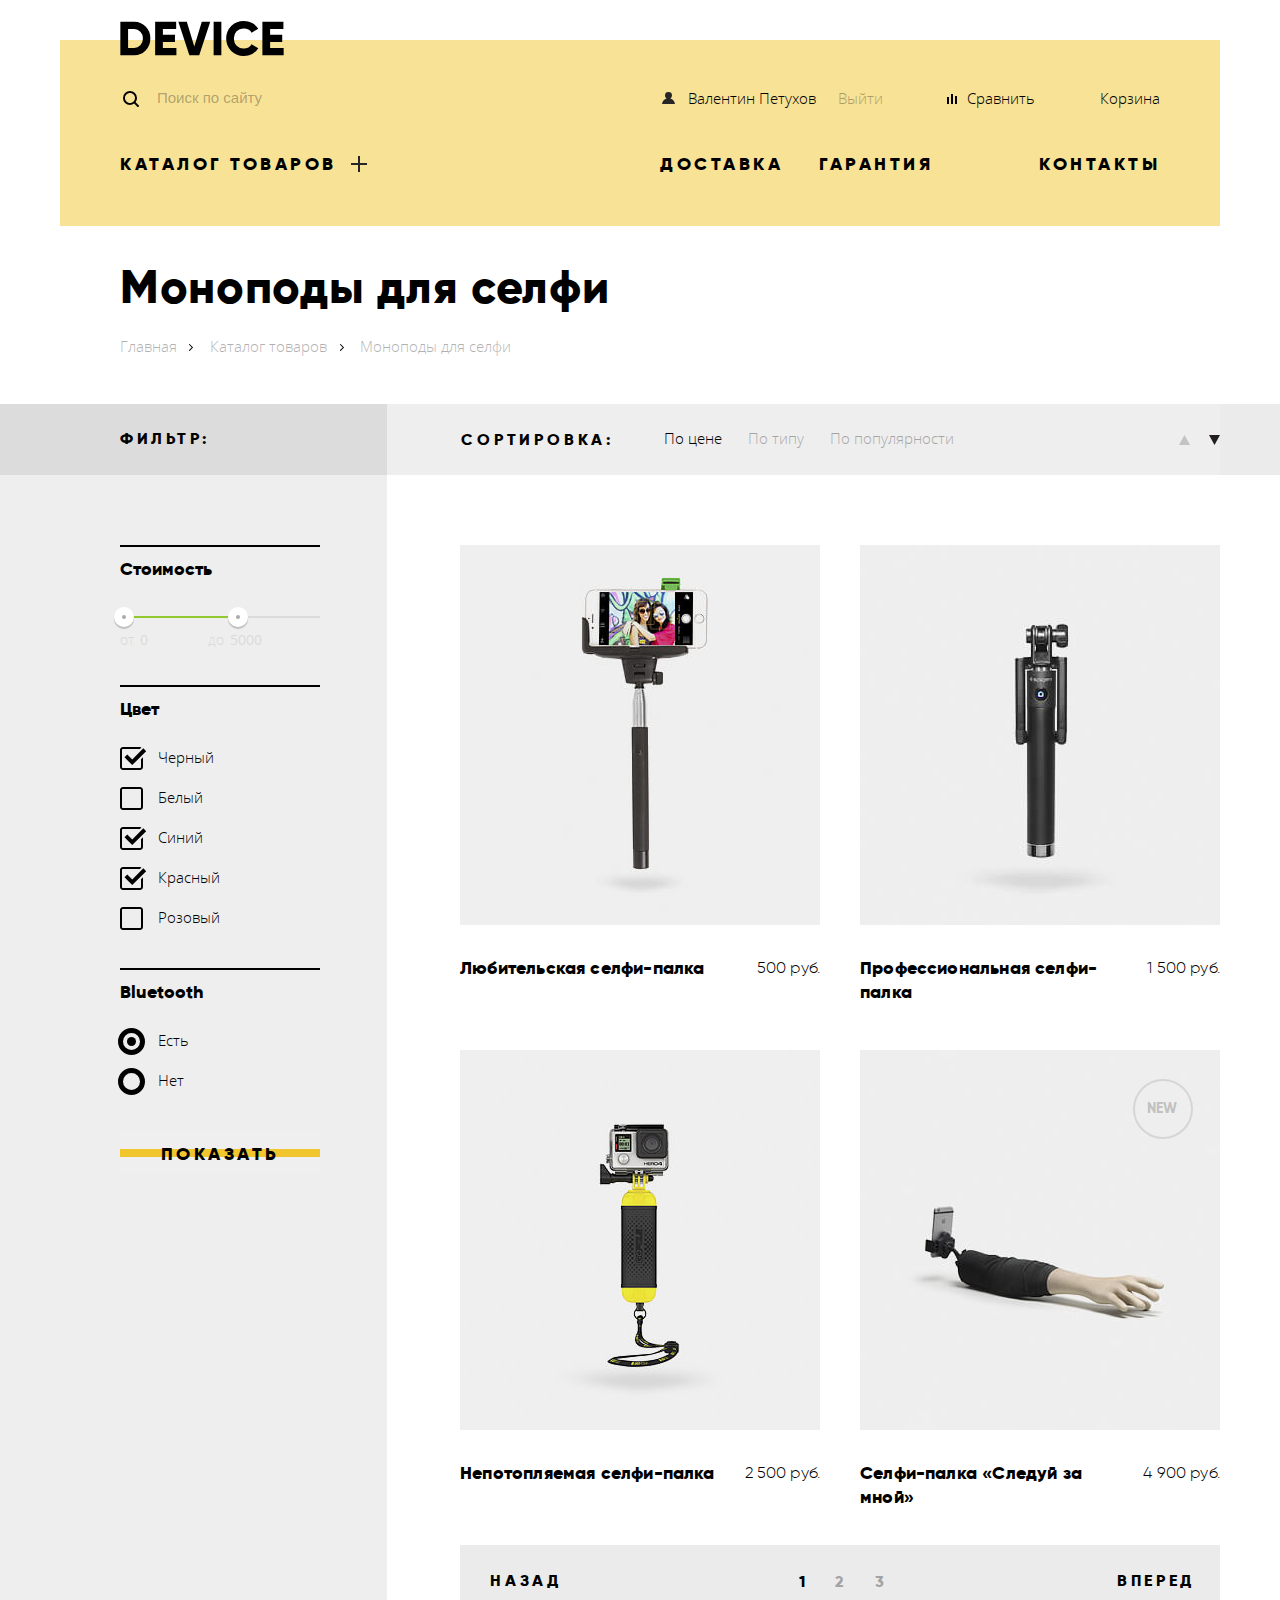
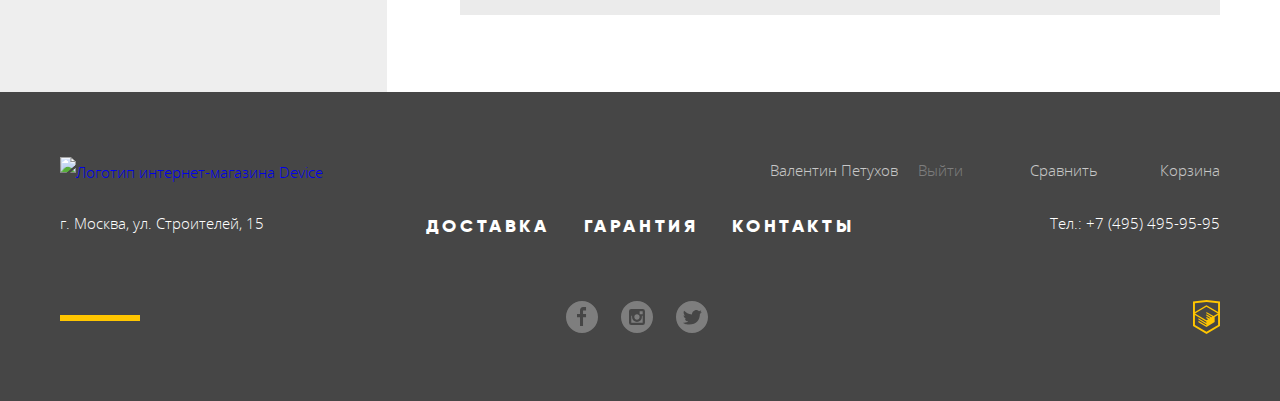
==== commit f73a4492: "correct after checked project" ====
--- a/catalog.html
+++ b/catalog.html
@@ -5,18 +5,16 @@
   <meta charset="utf-8">
   <title>HTML Academy: Девайс</title>
   <link href="css/normalize.css" rel="stylesheet">
-  <link href="css/style.css" rel="stylesheet">
+  <link href="css/style-min.css" rel="stylesheet">
 </head>
 
 <body>
   <header class="container">
     <div class="main-header">
-      <a href="index.html">
-        <img class="header-logo-index" src="img/logo-device.svg" width="164" height="35"
-          alt="Логотип интернет-магазина Device">
+      <a class="header-logo" href="index.html">
+        <img src="img/logo-device.svg" width="164" height="35" alt="Логотип интернет-магазина Device">
       </a>
       <div class="header-top">
-
         <div class="nav-search nav-search-search">
           <form class="main-nav-search" method="get" action="https://echo.htmlacademy.ru">
             <input class="search-input" id="search" type="search" name="search" placeholder="Поиск по сайту">
@@ -26,7 +24,6 @@
             </label>
           </form>
         </div>
-
         <ul class="user-nav-header">
           <li class="user-item-header"><a class="header-user" href="#">Валентин Петухов</a></li>
           <li class="user-item-header"><a class="header-exit" href="#">Выйти</a></li>
@@ -60,7 +57,6 @@
       </nav>
     </div>
   </header>
-
   <main>
     <div class="container">
       <div class="monopod-wrapper">
@@ -233,11 +229,9 @@
                   </ul>
                   <p class="pagination-forward"><a class="pagination-switch" href="#">Вперед</a></p>
                 </div>
-
               </div>
             </section>
           </div>
-
         </div>
       </div>
     </div>
@@ -272,11 +266,12 @@
           <li><a class="social-instagram" href="#"><span class="visually-hidden">Instagram Device</span></a></li>
           <li><a class="social-twitter" href="#"><span class="visually-hidden">Twitter Device</span></a></li>
         </ul>
-        <a class="logo-academy-footer" href="https://htmlacademy.ru/intensive/htmlcss"><img class="logo-academy"
-            src="img/logo-html.svg" width="27" height="34" alt="Логотип HTML Academy"></a>
+        <a class="logo-academy-footer" href="https://htmlacademy.ru/intensive/htmlcss">
+          <img class="logo-academy" src="img/logo-html.svg" width="27" height="34" alt="Логотип HTML Academy">
+        </a>
       </div>
     </div>
   </footer>
 </body>
 
-</html>
+</html>--- a/css/style-min.css
+++ b/css/style-min.css
@@ -0,0 +1 @@
+@font-face{font-family:"Gilroy";font-style:normal;font-weight:300;src:url(../fonts/gilroylight.woff2) format("woff2"),url(../fonts/gilroylight.woff) format("woff")}@font-face{font-family:"Gilroy";font-style:normal;font-weight:900;src:url(../fonts/gilroyextrabold.woff2) format("woff2"),url(../fonts/gilroyextrabold.woff) format("woff")}@font-face{font-family:"OpenSans";font-style:normal;font-weight:300;src:url(../fonts/opensanslight.woff2) format("woff2"),url(../fonts/opensanslight.woff) format("woff")}@font-face{font-family:"OpenSans";font-style:normal;font-weight:400;src:url(../fonts/opensans.woff2) format("woff2"),url(../fonts/opensans.woff) format("woff")}body{margin:0;padding:0;font-family:"OpenSans","Arial",sans-serif;font-size:15px;line-height:30px;font-weight:300;color:#000;background-color:#fff}.container{width:1200px;padding:0 20px;margin:0 auto}a{text-decoration:none}img{max-width:100%;height:auto}html{-webkit-box-sizing:border-box;box-sizing:border-box}*,::before,::after{-webkit-box-sizing:inherit;box-sizing:inherit}.visually-hidden{position:absolute;width:1px;height:1px;margin:-1px;padding:0;overflow:hidden;border:0;clip:rect(0 0 0 0)}.main-header{position:relative;background-image:-webkit-gradient(linear,left top,left bottom,color-stop(12%,#fff),color-stop(12%,#f7e296),to(#f7e296));background-image:-o-linear-gradient(#fff 12%,#f7e296 12%,#f7e296 100%);background-image:linear-gradient(#fff 12%,#f7e296 12%,#f7e296 100%);padding:0 60px 47px;margin-top:15px}.header-logo,.header-logo-index{position:absolute;top:6px}.header-logo[href]:hover,.header-logo[href]:focus{opacity:.6}.header-logo[href]:active{opacity:.3}.header-logo[href] img{pointer-events:none}.user-nav-header,.main-nav,.nav-catalog-list ul{list-style:none;margin:0;padding:0}.header-top{display:-webkit-box;display:-ms-flexbox;display:flex;padding-top:68px;margin-bottom:21px;-webkit-box-pack:justify;-ms-flex-pack:justify;justify-content:space-between}.user-nav-header{display:-webkit-box;display:-ms-flexbox;display:flex;-ms-flex-wrap:wrap;flex-wrap:wrap;width:560px;-webkit-box-flex:1;-ms-flex-positive:1;flex-grow:1}.user-nav-header a{color:#000}.user-nav-header a:hover{opacity:.6}.user-nav-header a:active{opacity:.3}.header-enter{position:relative;padding:25px 30px 25px 44px}.header-exit{padding:25px 12px;opacity:.3}.header-user{position:relative;padding:25px 10px 25px 47px}.header-user::before{position:absolute;content:"";background:url(../img/user.svg) no-repeat;width:13px;height:12px;top:29px;left:21px}.header-enter::before{position:absolute;content:"";background:url(../img/user.svg) no-repeat;width:13px;height:12px;top:29px;left:19px}.header-compare{position:relative;padding:25px 20px}.header-compare::before{position:absolute;content:"";background:url(../img/compare.svg) no-repeat;width:10px;height:10px;top:31px;left:0}.user-compare{margin-left:auto;margin-right:24px}.header-basket{position:relative;padding:25px 0;padding-left:21px}.header-basket::before{position:absolute;content:"";background:url(../img/basket.svg) no-repeat;width:12px;height:12px;top:29px;left:-2px}.nav-search{padding-bottom:15px;padding-left:27px}.nav-search-search{width:560px}.main-nav-search{position:relative;display:-webkit-box;display:-ms-flexbox;display:flex;-webkit-box-pack:justify;-ms-flex-pack:justify;justify-content:space-between;width:440px}.search-label{position:absolute;top:8px;left:-24px;width:20px;height:20px;background-image:url(../img/search.svg);background-repeat:no-repeat;cursor:pointer}.search-label::before{content:"";position:absolute;bottom:-12px;left:0;display:none;width:400px;height:2px;background-color:#000}.search-input{position:relative;width:320px;height:30px;margin-left:10px;padding:0;font-weight:300;font-size:15px;line-height:30px;font-family:"Open Sans","Arial",sans-serif;color:#000;background-color:transparent;border:none;outline:none;cursor:pointer}.search-input::-webkit-input-placeholder{color:rgba(0,0,0,0.3)}.search-input::-moz-placeholder{color:rgba(0,0,0,0.3)}.search-input:-ms-input-placeholder{color:rgba(0,0,0,0.3)}.search-input::-ms-input-placeholder{color:rgba(0,0,0,0.3)}.search-input::placeholder{color:rgba(0,0,0,0.3)}.search-input:hover::-webkit-input-placeholder{color:rgba(0,0,0,0.6)}.search-input:hover::-moz-placeholder{color:rgba(0,0,0,0.6)}.search-input:hover:-ms-input-placeholder{color:rgba(0,0,0,0.6)}.search-input:hover::-ms-input-placeholder{color:rgba(0,0,0,0.6)}.search-input:hover::placeholder{color:rgba(0,0,0,0.6)}.search-input:focus::-webkit-input-placeholder{font-size:0}.search-input:focus::-moz-placeholder{font-size:0}.search-input:focus:-ms-input-placeholder{font-size:0}.search-input:focus::-ms-input-placeholder{font-size:0}.search-input:focus::placeholder{font-size:0}.search-input:focus ~ .search-label::before{display:block}.search-input:focus ~ .button-search{z-index:0;opacity:1}.button-search{position:absolute;top:-9px;left:330px;z-index:-1;width:85px;margin-top:auto;margin-bottom:auto;padding-top:14px;padding-bottom:14px;background:none;background-color:transparent;border:2px solid #000;cursor:pointer;opacity:0}.button-search:hover{color:#fff;background-color:#000;-webkit-transition:all .1s linear;-o-transition:all .1s linear;transition:all .1s linear}.button-search:focus{z-index:0;color:#fff;background-color:#000;opacity:1;-webkit-transition:all .1s linear;-o-transition:all .1s linear;transition:all .1s linear}.button-search:active{color:rgba(255,255,255,0.3)}.button-search:focus ~ .search-label::before{display:block}.header-middle{display:-webkit-box;display:-ms-flexbox;display:flex;-webkit-box-pack:justify;-ms-flex-pack:justify;justify-content:space-between}.nav a{font-family:"Gilroy","Arial",sans-serif;font-size:18px;line-height:24px;font-weight:900;color:#000}.main-nav a:not(.nav-catalog-current):hover,.nav-catalog-wrapper a:hover{opacity:.6}.main-nav a:not(.nav-catalog-current):active,.nav-catalog-wrapper a:active{opacity:.3}.main-nav{position:relative;display:-webkit-box;display:-ms-flexbox;display:flex;-ms-flex-wrap:wrap;flex-wrap:wrap;-webkit-box-pack:justify;-ms-flex-pack:justify;justify-content:space-between;padding:0;margin:0;width:560px}.main-nav-item{font-family:"Gilroy","Arial",sans-serif;font-size:18px;line-height:24px;font-weight:900;letter-spacing:3.5px;text-transform:uppercase}.nav-catalog{position:relative;padding:25px 30px 30px 0}.nav-catalog::after{position:absolute;content:"";background:url(../img/plus.svg) no-repeat;width:16px;height:16px;top:28px;right:0}.nav-delivery{padding:25px 11px 30px 20px}.nav-guarantee{padding:25px 30px 30px 25px}.nav-contacts{padding:25px 0 25px 33px}.nav-catalog-wrapper{width:560px}.main-nav li:last-child{margin-left:auto}.nav-catalog-list{display:none;position:absolute;margin:0;padding:0;top:182px;left:0;z-index:10;width:1160px;padding-left:60px;padding-right:60px;background-color:#f7e296;padding-bottom:34px}.nav-catalog-wrapper:hover .nav-catalog-list{display:-webkit-box;display:-ms-flexbox;display:flex;-ms-flex-wrap:wrap;flex-wrap:wrap}.nav-catalog-list .column-1{width:220px;margin-right:20px}.nav-catalog-list .column-2{width:180px;margin-right:20px}.nav-catalog-list .column-3{width:180px;margin-right:auto}.nav-catalog-list a{font-family:"OpenSans","Arial",sans-serif;font-size:15px;line-height:36px;font-weight:300;color:#000;letter-spacing:.15px}.nav-catalog-current{opacity:.3}.sliders{position:relative;background-image:-o-linear-gradient(#f7e296 113px,#fff 113px);background-image:linear-gradient(#f7e296 113px,#fff 113px);margin-bottom:74px}.sliders::before{position:absolute;content:"";border:solid 4px #fff;width:100px;right:460px;top:38px}.sliders-list{padding:0;margin:0;list-style:none}.sliders h2{font-family:"Gilroy","Arial",sans-serif;font-size:47px;line-height:56px;font-weight:900;margin:0;padding:0}.sliders p{max-width:490px}.slide{position:relative}.sliders-photo{width:560px;text-align:center}.sliders-list-self img{max-width:100%;margin:2px 0 0;padding:0}.sliders-list-fit img{max-width:100%;margin:14px 0 0 16px;padding:0}.sliders-list-quadro img{max-width:100%;margin:67px 0 0 28px}.sliders-content{width:560px;z-index:10}.sliders-list-self .sliders-content{margin:81px 0 0}.sliders-list-fit .sliders-content{margin:81px 0 0}.sliders-list-quadro .sliders-content{margin:81px 0 0}.sliders-content h2{margin-bottom:19px}.sliders-list-self h2{letter-spacing:.5px}.sliders-list-fit h2{letter-spacing:.6px}.sliders-list-quadro h2{max-width:505px;letter-spacing:.7px}.sliders-list-self p{letter-spacing:.17px}.sliders-list-fit p{max-width:460px;letter-spacing:.15px}.sliders-list-quadro p{max-width:460px;letter-spacing:.15px}.sliders-list-self::before{position:absolute;content:"01";font-family:"Gilroy","Arial",sans-serif;font-size:179px;line-height:179px;font-weight:900;letter-spacing:1.79px;color:#fff;right:46px;top:-13px}.sliders-list-fit::before{position:absolute;content:"02";font-family:"Gilroy","Arial",sans-serif;font-size:179px;line-height:179px;font-weight:900;letter-spacing:1.79px;color:#fff;right:47px;top:-13px}.sliders-list-quadro::before{position:absolute;content:"03";font-family:"Gilroy","Arial",sans-serif;font-size:179px;line-height:179px;font-weight:900;letter-spacing:1.79px;color:#fff;right:48px;top:-13px}.button{position:relative;font-family:"Gilroy","Arial",sans-serif;font-size:18px;text-transform:uppercase;text-align:center;line-height:24px;font-weight:900;letter-spacing:3.5px;color:#000;border:none;z-index:1}.button::after{content:"";position:absolute;top:50%;left:0;z-index:-1;width:100%;height:8px;background-color:#f0c52e;-webkit-transform:translateY(-50%);-ms-transform:translateY(-50%);transform:translateY(-50%);-webkit-transition:height .5s ease-in;-o-transition:height .5s ease-in;transition:height .5s ease-in}.button:hover::after,.button:focus::after{top:50%;left:0;z-index:-1;width:100%;height:100%}.sliders-button{display:inline-block;vertical-align:baseline;width:220px;padding:8px 0;margin-top:28px;margin-bottom:46px}.button:active{color:rgba(0,0,0,0.3)}.product-properties{margin-bottom:40px}.product-properties td{font-family:"Gilroy","Arial",sans-serif;font-size:36px;line-height:48px;font-weight:300;padding:0;padding-right:76px}.quadro-properties td{padding-right:59px}.product-properties th{font-family:"OpenSans","Arial",sans-serif;font-size:13px;line-height:20px;font-weight:300;padding:0;padding-top:5px}.slide{display:none}.slider-controls{position:absolute;display:-webkit-box;display:-ms-flexbox;display:flex;top:329px;right:62px;font-size:0;z-index:20}.slider-controls label{position:relative;width:12px;height:12px;margin-right:21px;background-color:transparent;border:1px solid #000;border-radius:50%;cursor:pointer}.product-1-slider:checked ~ .sliders .list-slider-1,.product-2-slider:checked ~ .sliders .list-slider-2,.product-3-slider:checked ~ .sliders .list-slider-3{display:-webkit-box;display:-ms-flexbox;display:flex;-webkit-box-pack:justify;-ms-flex-pack:justify;justify-content:space-between}.product-1-slider:checked ~ .sliders label[for="product-1"]::after,.product-2-slider:checked ~ .sliders label[for="product-2"]::after,.product-3-slider:checked ~ .sliders label[for="product-3"]::after{content:"";position:absolute;top:3px;left:3px;width:4px;height:4px;border:1px solid #000;border-radius:50%;cursor:pointer}.category-top{margin-bottom:155px}.category-top-list{display:-webkit-box;display:-ms-flexbox;display:flex;-ms-flex-wrap:wrap;flex-wrap:wrap;-webkit-box-pack:justify;-ms-flex-pack:justify;justify-content:space-between;list-style:none;margin:0;padding:0}.category-top-list a{display:block;position:relative;width:160px;font-family:"Gilroy","Arial",sans-serif;font-size:18px;line-height:24px;font-weight:900;color:#000;padding-top:193px}.category-virtual a{letter-spacing:.5px}.category-virtual a::before{position:absolute;content:"";top:0;left:0;background:url(../img/popular-1.svg) 49% 49% #f7e296 no-repeat;width:160px;height:160px}.category-self a{padding-right:35px;letter-spacing:.4px}.category-self a::before{position:absolute;content:"";top:0;left:0;background:url(../img/popular-2.svg) 52% 95% #f7e296 no-repeat;width:160px;height:160px}.category-camera a::before{position:absolute;content:"";top:0;left:0;background:url(../img/popular-3.svg) 55% 52% #f7e296 no-repeat;width:160px;height:160px}.category-fitnes a::before{position:absolute;content:"";top:0;left:0;background:url(../img/popular-4.svg) 52% 53% #f7e296 no-repeat;width:160px;height:160px}.category-watch a::before{position:absolute;content:"";top:0;left:0;background:url(../img/popular-5.svg) 53% 52% #f7e296 no-repeat;width:160px;height:160px}.category-cuadro a::before{position:absolute;content:"";top:0;left:0;background:url(../img/popular-6.svg) 48% 54% #f7e296 no-repeat;width:160px;height:160px}.category-top-list a:hover::before{background-color:#f0c52e}.category-top-list a:active::before{opacity:.6}.category-top-list a:active{color:rgba(0,0,0,0.3)}.services-wrapper{padding-bottom:115px;margin-bottom:95px;background-image:-o-linear-gradient(#fff 26px,#e5e5e5 26px,#e5e5e5 340px);background-image:linear-gradient(#fff 26px,#e5e5e5 26px,#e5e5e5 340px);min-width:1200px}.services-list{position:relative;padding:0;margin:0;margin-left:122px;list-style:none;-webkit-box-flex:1;-ms-flex-positive:1;flex-grow:1}.services{display:-webkit-box;display:-ms-flexbox;display:flex;-ms-flex-wrap:wrap;flex-wrap:wrap}.services-list h3{font-family:"Gilroy","Arial",sans-serif;font-size:47px;font-weight:800;line-height:1.02;letter-spacing:1px;text-align:left;color:#000;margin:0 0 31px 2px}.services-list p{max-width:445px;letter-spacing:.3px;margin:0}.controls-item{margin-top:6px;padding:9px 0 8px 20px}.controls-guarantee{padding-left:25px}.controls-credit{padding-left:37px}.controls-item::after{content:"";position:absolute;top:50%;left:0;z-index:-1;width:58%;height:8px;background-color:#f0c52e;-webkit-transform:translateY(-50%);-ms-transform:translateY(-50%);transform:translateY(-50%);-webkit-transition:height .5s ease-in;-o-transition:height .5s ease-in;transition:height .5s ease-in}.controls-item:hover::after,.controls-item:focus::after{top:50%;left:0;z-index:-1;width:58%;height:100%}.service-delivery,.service-guarantee,.service-credit{position:relative}.service-delivery::after{position:absolute;content:"";background:url(../img/delivery.svg) no-repeat;width:136px;padding:80px;right:42px;top:11px}.service-guarantee::after{position:absolute;content:"";background:url(../img/warranty.svg) no-repeat;width:171px;padding:100px;right:16px;top:-13px}.service-credit::after{position:absolute;content:"";background:url(../img/credit.svg) no-repeat;width:156px;padding:100px;right:26px;top:-13px}.services-controls{position:relative;z-index:2;width:277px}.services-controls label{position:relative;display:block;width:100%;margin-right:21px;color:#000;cursor:pointer;margin-bottom:24px;font-family:"Gilroy","Arial",sans-serif;font-size:18px;font-weight:800;line-height:1.33;letter-spacing:3.6px;text-transform:uppercase}.services-controls::after{position:absolute;content:"";width:7px;height:319px;background-color:#000;left:277px;top:-74px}.service{display:none}.service-1-item:checked ~ .services .service-delivery,.service-2-item:checked ~ .services .service-guarantee,.service-3-item:checked ~ .services .service-credit{display:block}.service-1-item:checked ~ .services label[for="service-1"],.service-2-item:checked ~ .services label[for="service-2"],.service-3-item:checked ~ .services label[for="service-3"],.service-1-item:active ~ .services label[for="service-1"],.service-2-item:active ~ .services label[for="service-2"],.service-3-item:active ~ .services label[for="service-3"],.service-1-item:focus ~ .services label[for="service-1"],.service-2-item:focus ~ .services label[for="service-2"],.service-3-item:focus ~ .services label[for="service-3"]{color:#f0c52e;background-color:#000}.service-1-item:focus ~ .services label[for="service-1"],.service-2-item:focus ~ .services label[for="service-2"],.service-3-item:focus ~ .services label[for="service-3"]{outline:2px solid #f0c52e}.partners-list{display:-webkit-box;display:-ms-flexbox;display:flex;-ms-flex-wrap:wrap;flex-wrap:wrap;-webkit-box-pack:justify;-ms-flex-pack:justify;justify-content:space-between;list-style:none;margin:0;padding:0;margin-bottom:83px}.logo-dji,.logo-gadjets,.logo-gopro,.logo-vive{position:relative}.partners-list a:hover::before,.partners-list a:focus::before{content:"";position:absolute;width:260px;height:100px;z-index:1}.logo-dji:hover::before,.logo-dji:focus::before{background:url(../img/logo-1.png) no-repeat}.logo-gadjets:hover::before,.logo-gadjets:focus::before{background:url(../img/logo-2.png) no-repeat}.logo-gopro:hover::before,.logo-gopro:focus::before{background:url(../img/logo-3.png) no-repeat}.logo-vive:hover::before,.logo-vive:focus::before{background:url(../img/logo-4.png) no-repeat}.info-us{display:-webkit-box;display:-ms-flexbox;display:flex;-ms-flex-wrap:wrap;flex-wrap:wrap;-webkit-box-pack:justify;-ms-flex-pack:justify;justify-content:space-between;margin-bottom:82px}.info-us h2{font-family:"Gilroy","Arial",sans-serif;font-size:47px;font-weight:800;line-height:1.02;letter-spacing:.47px;text-align:left;color:#000;padding-top:15px;padding-bottom:3px}.about-us{position:relative;margin:0;padding:0;width:560px}.about-us::before{position:absolute;content:"";border:3.5px solid #000;width:80px;top:0}.about-us-stock{max-width:450px;margin-bottom:30px;letter-spacing:.1px}.about-us-delivery{max-width:475px;margin-bottom:71px}.contacts-info{position:relative;margin:0;padding:0;width:560px}.contacts-info::before{position:absolute;content:"";border:3.5px solid #000;width:80px;top:0}.delivery-list{margin:0;margin-bottom:60px;padding:0;padding-left:18px;list-style:none}.delivery-list li{position:relative;font-family:"Gilroy","Arial",sans-serif;font-weight:800;padding-left:17px;letter-spacing:.8px}.delivery-list li:not(:last-child){margin-bottom:10px}.delivery-list li::before{position:absolute;content:"";top:10px;left:-17px;width:8px;height:8px;border:2px solid #e6e6e6;border-radius:50%}.contacts-address{letter-spacing:.1px;margin-bottom:39px}.contacts-map{margin-bottom:61px}.button-about-us{display:inline-block;vertical-align:baseline;width:260px;padding:8px 0}.button-contacts-info{display:inline-block;width:260px;padding:8px 0;vertical-align:baseline}footer{background-color:#464646;padding:63px 0 58px;min-width:1200px}.footer-top,.footer-middle,.footer-bottom{display:-webkit-box;display:-ms-flexbox;display:flex;-ms-flex-wrap:wrap;flex-wrap:wrap;-webkit-box-pack:justify;-ms-flex-pack:justify;justify-content:space-between}.footer-nav{margin:0;padding:0;list-style:none}.user-nav-footer{margin:0;padding:0;list-style:none}.footer-top{margin-bottom:6px}.footer-logo,.footer-logo-index{margin:2px 0 0}.footer-logo:hover{opacity:.6}.footer-logo:active{opacity:.3}.user-nav-footer{display:-webkit-box;display:-ms-flexbox;display:flex;-ms-flex-wrap:wrap;flex-wrap:wrap;margin-left:auto}.footer-enter,.footer-exit,.footer-compare,.footer-user,.footer-basket{position:relative}.footer-user::before{position:absolute;content:"";background:url(../img/user-footer.svg) no-repeat;width:13px;height:12px;top:4px;left:4px}.footer-enter::before{position:absolute;content:"";background:url(../img/user-footer.svg) no-repeat;width:13px;height:12px;left:4px;top:4px}.footer-compare::before{position:absolute;content:"";background:url(../img/compare-footer.svg) no-repeat;width:13px;height:12px;left:14px;top:6px}.footer-basket::before{position:absolute;content:"";background:url(../img/basket-footer.svg) no-repeat;width:13px;height:12px;left:9px;top:4px}.user-nav-footer a{color:#fff;opacity:.7}.user-nav-footer a:hover{opacity:1}.user-nav-footer a:active{opacity:.3}.user-nav-footer .footer-exit{opacity:.3}.footer-user-compare{margin-left:32px}.footer-user-basket{margin-left:32px}.footer-enter{padding-left:30px}.footer-exit{padding-left:20px}.footer-compare{padding-left:35px}.footer-basket{padding-left:30px}.footer-user{padding-left:30px}.footer-middle{margin-bottom:47px}.address{color:#fff;margin:15px 0 0}.footer-nav{display:-webkit-box;display:-ms-flexbox;display:flex;-ms-flex-wrap:wrap;flex-wrap:wrap;margin-top:18px;margin-right:0}.footer-nav a{font-family:"Gilroy","Arial",sans-serif;font-size:18px;line-height:24px;font-weight:900;color:#fff;text-transform:uppercase;letter-spacing:3.6px}.footer-nav li{margin-right:34px}.footer-nav a:hover{opacity:.6}.footer-nav a:active{opacity:.3}.number-phone a{color:#fff}.footer-bottom{position:relative}.footer-bottom .social-list{position:relative;display:-webkit-box;display:-ms-flexbox;display:flex;-ms-flex-wrap:wrap;flex-wrap:wrap;margin:12px 0 0 auto}.footer-bottom::before{position:absolute;content:"";border:3px solid #ffc600;width:80px;left:0;top:15px}.social-list li:not(:last-child){margin-right:23px}.social-list a{opacity:.3;width:32px;height:32px;padding:16px}.social-list{list-style:none;margin:0;padding-right:19px}.social-list a:hover{opacity:1}.social-list a:active{opacity:.1}.social-facebook{background:url(../img/fb.svg) no-repeat}.social-instagram{background:url(../img/instagram.svg) no-repeat}.social-twitter{background:url(../img/twitter.svg) no-repeat}.logo-academy-footer{margin-left:auto}.logo-academy:hover{opacity:.6}.logo-academy:active{opacity:.3}.monopod-wrapper{margin:37px 0 43px;padding:0 60px}.catalog-subtitle{font-family:"Gilroy","Arial",sans-serif;font-size:47px;font-weight:800;line-height:48px;letter-spacing:.7px;margin-bottom:20px}.breadcrumbs{display:-webkit-box;display:-ms-flexbox;display:flex;list-style:none;color:#000;margin:0;padding:0}.breadcrumbs a{color:#000;opacity:.3}.breadcrumbs-item:hover{opacity:.6}.breadcrumbs-item:active{opacity:.1}.breadcrumbs-index{margin-right:12px}.breadcrumbs-catalog{padding-left:21px;margin-right:13px}.breadcrumbs-monopod{padding-left:20px}.breadcrumbs-arrow{position:relative}.breadcrumbs-arrow::before{position:absolute;content:"";background:url(../img/nav-arrow.svg) no-repeat;padding:10px;width:4px;height:7px;top:13px;left:0}.catalog-header .container,.catalog-content .container{display:-webkit-box;display:-ms-flexbox;display:flex}.catalog-header{background-image:-webkit-gradient(linear,left top,right top,color-stop(0,#dcdcdc),color-stop(38%,#dcdcdc),color-stop(38%,#ebebeb),to(#ebebeb));background-image:-o-linear-gradient(left,#dcdcdc 0,#dcdcdc 38%,#ebebeb 38%,#ebebeb 100%);background-image:linear-gradient(to right,#dcdcdc 0,#dcdcdc 38%,#ebebeb 38%,#ebebeb 100%)}.catalog-content{background-image:-webkit-gradient(linear,left top,right top,color-stop(0,#eee),color-stop(28%,#eee),color-stop(28%,#fff),to(#fff));background-image:-o-linear-gradient(left,#eee 0,#eee 28%,#fff 28%,#fff 100%);background-image:linear-gradient(to right,#eee 0,#eee 28%,#fff 28%,#fff 100%)}.filters{background-color:#eee;padding:70px 0 0 60px;width:28.2%}section.catalog{padding-top:70px;width:71.8%;padding-left:73px}.filters-wrapper{width:200px}.filters-name{width:28.2%;padding-left:60px;padding-right:60px}.filters-name h2{font-family:"Gilroy","Arial",sans-serif;font-size:16px;line-height:24px;font-weight:900;text-transform:uppercase;padding-top:10px;letter-spacing:3.5px}.filters legend,.filter-range-title{font-family:"Gilroy","Arial",sans-serif;font-size:18px;line-height:24px;font-weight:900}.filters-fieldset{border:none;margin:0;padding:0}.filters ul{padding:0;margin:0;list-style:none;margin-bottom:36px}.filter-range{border-top:2px solid #000;border-bottom:2px solid #000;margin-bottom:10px}.filter-range-title{margin:10px 0 35px}.range-controls{position:relative;margin-bottom:10px}.range-controls .scale{height:2px;background:#dbdbdb}.range-controls .bar{width:54%;height:2px;background:#91c92f}.range-toggle{position:absolute;top:-9px;width:20px;height:20px;background:#ababab;border:8px solid #fff;border-radius:50%;-webkit-box-shadow:0 2px 1px 0 rgba(0,1,1,0.2);box-shadow:0 2px 1px 0 rgba(0,1,1,0.2);cursor:pointer}.range-toggle-min{left:-6px}.range-toggle-max{left:54%}.range-toggle:active{-webkit-transform:scale(1.2);-ms-transform:scale(1.2);transform:scale(1.2)}.price-controls{font-size:0;margin-bottom:25px}.price-controls label{display:inline-block;vertical-align:baseline;font-size:14px;line-height:24px;color:#dbdbdb;cursor:pointer}.price-controls input{text-align:left;color:#dbdbdb;max-width:70px;border:0;background:none}.filter-checkbox{margin-bottom:10px;border-bottom:2px solid}.filter-checkbox legend{margin-bottom:21px}.filters-color label{position:relative;padding:0 0 0 38px}.checkbox-form + label::before{position:absolute;background:url(../img/checkbox-off.svg) no-repeat;content:"";width:23px;height:23px;left:0;top:0}.checkbox-form:disabled + label{color:rgba(166,166,166,0.25);cursor:default}.checkbox-form:disabled + label::before{cursor:default;opacity:.25}.checkbox-form:checked + label::before{background:url(../img/checkbox-on.svg) no-repeat;content:"";width:27px;height:23px;padding:20px}.checkbox-form:active:not(:disabled) + label::before{opacity:1}.checkbox-form:focus:not(:disabled) + label::before,.checkbox-form:focus:checked:not(:disabled) + label::before,.checkbox-form:hover:not(:disabled) + label:before,.checkbox-form:hover:checked:not(:disabled) + label::before{opacity:.6}.filters-option{margin-bottom:10px}.filter-radio legend{margin-bottom:21px}.filters-bluetooth label{position:relative;padding:0 0 0 38px}.radio-form + label::before{position:absolute;border:5px solid #000;border-radius:50%;content:"";width:27px;height:27px;top:-2px;left:-2px}.radio-form:checked + label::after{content:"";position:absolute;top:7px;left:7px;width:9px;height:9px;background-color:#000;border-radius:50%}.radio-form:disabled + label{color:rgba(166,166,166,0.25);cursor:default}.radio-form:disabled + label::before,.radio-form:disabled + label::after{opacity:.25;cursor:default}.radio-form:active:not(:disabled) + label::before,.radio-form:active:not(:disabled) + label::after{opacity:1}.radio-form:focus:not(:disabled) + label::before,.radio-form:focus:checked:not(:disabled) + label::before,.radio-form:hover:not(:disabled) + label:before,.radio-form:hover:checked:not(:disabled) + label::before,.radio-form:focus:not(:disabled) + label::after,.radio-form:focus:checked:not(:disabled) + label::after,.radio-form:hover:not(:disabled) + label:after,.radio-form:hover:checked:not(:disabled) + label::after{opacity:.6}.button-filters{width:200px;padding:11px 0 8px}.catalog a{color:#000}.add-compare{opacity:.5;font-size:13px}.add-compare:hover{opacity:1}.add-compare:active{opacity:.2}.sort{background-color:#eee;display:-webkit-box;display:-ms-flexbox;display:flex;-ms-flex-wrap:wrap;flex-wrap:wrap;padding-top:8px;-webkit-box-pack:justify;-ms-flex-pack:justify;justify-content:space-between;width:71.8%}.sort p{font-family:"Gilroy","Arial",sans-serif;font-size:16px;line-height:24px;font-weight:900;text-transform:uppercase;letter-spacing:3.8px;padding-left:74px;padding-right:50px}.sort ul{list-style:none}.sort-list{display:-webkit-box;display:-ms-flexbox;display:flex;-ms-flex-wrap:wrap;flex-wrap:wrap;margin:11px 0 0;padding:0}.sort-increment{display:-webkit-box;display:-ms-flexbox;display:flex;-ms-flex-wrap:wrap;flex-wrap:wrap;margin:33px 0 0;padding:0;margin-left:auto}.sort-list li{margin-right:26px}.sort-item{margin-top:5px}.sort-link,.sort-item{color:#000;opacity:.3}.sort-link:hover{opacity:.6}.sort-link:active{opacity:1}.sort-current{opacity:1;cursor:default}.sort-item{opacity:.2}.sort-item:hover{opacity:.4}.sort-item:active{opacity:1}.sort-increase{background:url(../img/icon-up-dir.svg) no-repeat;width:11px;height:10px;padding:15px 30px 0 0}.sort-decrease{background:url(../img/icon-down-dir.svg) no-repeat;width:11px;height:10px;padding:15px 1px 15px 10px}.increment-current{opacity:1}.products-list{display:-webkit-box;display:-ms-flexbox;display:flex;-ms-flex-wrap:wrap;flex-wrap:wrap;list-style:none;-webkit-box-pack:justify;-ms-flex-pack:justify;justify-content:space-between;margin:0;padding:0;margin-bottom:-10px}li.products-item{max-height:550px;position:relative}.products-info h3{font-family:"Gilroy","Arial",sans-serif;font-size:18px;line-height:24px;font-weight:900;letter-spacing:.18px;text-align:left;margin-top:22px;max-width:260px}.products-info p{font-family:"Gilroy","Arial",sans-serif;font-size:16px;line-height:24px;font-weight:300;letter-spacing:.16px;text-align:right;margin-top:22px}.products-user{display:none;position:absolute;width:360px;height:380px;top:0;left:0;text-align:center;background-color:rgba(255,255,255,0.7);padding:171px 0 0}.products-user a{display:block}.button-basket{width:200px;padding:8px 0;margin:0 auto 9px}.products-item:hover .products-user{display:block}.products-info{display:-webkit-box;display:-ms-flexbox;display:flex;-webkit-box-pack:justify;-ms-flex-pack:justify;justify-content:space-between;max-width:360px;padding-bottom:28px}.product.new::before{content:"new";position:absolute;text-transform:uppercase;top:29px;right:27px;z-index:3;width:60px;height:60px;padding:16px 12px;font-family:"Gilroy","Arial",sans-serif;font-size:14px;line-height:24px;font-weight:900;color:rgba(0,0,0,0.2);border:2px solid rgba(0,0,0,0.1);border-radius:50%}.pagination-list{display:-webkit-box;display:-ms-flexbox;display:flex;list-style:none;font-family:"Gilroy","Arial",sans-serif;font-size:16px;line-height:24px;font-weight:900;background-color:rgba(0,0,0,0.08);width:760px;margin:0 0 77px;padding:8px 0 6px;letter-spacing:3.7px}ul.pagination-items{margin:0;list-style:none;display:-webkit-box;display:-ms-flexbox;display:flex;padding-top:17px;-ms-flex-pack:distribute;justify-content:space-around;margin-left:auto;margin-right:auto}.pagination-item{opacity:.3;margin-right:27px}.pagination-item:not(.pagination-current):hover{opacity:.6}.pagination-item:not(.pagination-current):active{opacity:1}.pagination-current{opacity:1}.pagination-switch{text-transform:uppercase;padding:25px;padding:26px 25px 24px 30px}.pagination-switch:not(.pagination-back):hover{background-color:#d9d9d9}.pagination-switch:not(.pagination-back):active{opacity:.3}.modal-feedback{position:fixed;top:50%;left:50%;z-index:50;display:none;width:960px;background-color:#fff;-webkit-box-shadow:0 10px 20px rgba(0,0,0,0.2);box-shadow:0 10px 20px rgba(0,0,0,0.2);-webkit-transform:translate(-50%,-50%);-ms-transform:translate(-50%,-50%);transform:translate(-50%,-50%);-webkit-animation:show .5s ease-in;animation:show .5s ease-in}.modal-feedback-wrapper{position:relative;display:-webkit-box;display:-ms-flexbox;display:flex;padding:100px 100px 60px}.popup-form{display:-webkit-box;display:-ms-flexbox;display:flex;-ms-flex-wrap:wrap;flex-wrap:wrap}.input-wrapper{display:-webkit-box;display:-ms-flexbox;display:flex;-webkit-box-orient:vertical;-webkit-box-direction:normal;-ms-flex-direction:column;flex-direction:column}.input-name{padding-right:40px;padding-bottom:34px}.modal-feedback label{width:360px;padding-bottom:6px;font-weight:800;font-size:18px;line-height:24px;font-family:"Gilroy","Arial",sans-serif;color:#000;cursor:pointer}.input-message{margin-bottom:30px}.input-message label{padding-bottom:8px}.modal-feedback input{width:360px;height:50px;font-weight:400;font-size:14px;line-height:18px;font-family:"Open Sans","Arial",sans-serif;color:rgba(70,70,70,0.4);background-color:rgba(230,230,230,0.5);border:3px solid transparent;outline:none;padding:16px 19px}.modal-feedback input:hover{background-color:rgba(230,230,230,0.8)}.modal-feedback input:focus{border:3px solid rgba(240,197,46,0.5);background-color:#fff}.modal-feedback input:invalid{background-color:rgba(237,181,181,1.0)}.modal-feedback input:invalid::-webkit-input-placeholder{color:rgba(70,70,70,0.4)}.modal-feedback input:invalid::-moz-placeholder{color:rgba(70,70,70,0.4)}.modal-feedback input:invalid:-ms-input-placeholder{color:rgba(70,70,70,0.4)}.modal-feedback input:invalid::-ms-input-placeholder{color:rgba(70,70,70,0.4)}.modal-feedback input:invalid::placeholder{color:rgba(70,70,70,0.4)}.modal-feedback input::-webkit-input-placeholder{color:rgba(70,70,70,0.4)}.modal-feedback input::-moz-placeholder{color:rgba(70,70,70,0.4)}.modal-feedback input:-ms-input-placeholder{color:rgba(70,70,70,0.4)}.modal-feedback input::-ms-input-placeholder{color:rgba(70,70,70,0.4)}.modal-feedback input::placeholder{color:rgba(70,70,70,0.4)}.modal-feedback input:focus::-webkit-input-placeholder,.modal-feedback textarea:focus::-webkit-input-placeholder{color:rgba(70,70,70)}.modal-feedback input:focus::-moz-placeholder,.modal-feedback textarea:focus::-moz-placeholder{color:rgba(70,70,70)}.modal-feedback input:focus:-ms-input-placeholder,.modal-feedback textarea:focus:-ms-input-placeholder{color:rgba(70,70,70)}.modal-feedback input:focus::-ms-input-placeholder,.modal-feedback textarea:focus::-ms-input-placeholder{color:rgba(70,70,70)}.modal-feedback input:focus::placeholder,.modal-feedback textarea:focus::placeholder{color:rgba(70,70,70)}.modal-feedback textarea{width:760px;min-height:156px;padding:14px 19px;font-size:14px;line-height:18px;color:rgba(70,70,70,0.4);background-color:rgba(230,230,230,0.5);border:3px solid transparent;outline:none;resize:none}.modal-feedback textarea:hover{background-color:rgba(230,230,230,0.8)}.modal-feedback textarea:focus{border:3px solid rgba(240,197,46,0.5);background-color:#fff}.modal-feedback textarea::-webkit-input-placeholder{font-weight:400;font-size:14px;line-height:18px;font-family:"Open Sans","Arial",sans-serif;color:rgba(70,70,70,0.4)}.modal-feedback textarea::-moz-placeholder{font-weight:400;font-size:14px;line-height:18px;font-family:"Open Sans","Arial",sans-serif;color:rgba(70,70,70,0.4)}.modal-feedback textarea:-ms-input-placeholder{font-weight:400;font-size:14px;line-height:18px;font-family:"Open Sans","Arial",sans-serif;color:rgba(70,70,70,0.4)}.modal-feedback textarea::-ms-input-placeholder{font-weight:400;font-size:14px;line-height:18px;font-family:"Open Sans","Arial",sans-serif;color:rgba(70,70,70,0.4)}.modal-feedback textarea::placeholder{font-weight:400;font-size:14px;line-height:18px;font-family:"Open Sans","Arial",sans-serif;color:rgba(70,70,70,0.4)}.button-modal{width:200px;padding:14px 0;background:none;border:none}.modal-feedback-close,.modal-map-close{position:absolute;z-index:5;top:22px;right:22px;width:55px;height:55px;background-color:#f0c52e;border:none;border-radius:50%;cursor:pointer;opacity:.5}.modal-feedback-close::before,.modal-map-close::before{content:"";position:absolute;top:50%;left:50%;width:2px;height:30px;background-color:#fff;-webkit-transform:translate(-50%,-50%) rotate(45deg);-ms-transform:translate(-50%,-50%) rotate(45deg);transform:translate(-50%,-50%) rotate(45deg)}.modal-feedback-close::after,.modal-map-close::after{content:"";position:absolute;top:50%;left:50%;width:2px;height:30px;background-color:#fff;-webkit-transform:translate(-50%,-50%) rotate(135deg);-ms-transform:translate(-50%,-50%) rotate(135deg);transform:translate(-50%,-50%) rotate(135deg)}.modal-feedback-close:hover,.modal-map-close:hover{opacity:1;-webkit-transition:all .2s linear;-o-transition:all .2s linear;transition:all .2s linear}.modal-feedback-close:active,.modal-map-close:active{opacity:.3}.modal-map{display:none;position:fixed;top:50%;left:50%;z-index:15;width:960px;height:560px;background-color:#fff;-webkit-box-shadow:0 10px 20px rgba(0,0,0,0.2);box-shadow:0 10px 20px rgba(0,0,0,0.2);-webkit-transform:translate(-50%,-50%);-ms-transform:translate(-50%,-50%);transform:translate(-50%,-50%);-webkit-animation:show .5s ease-in;animation:show .5s ease-in}.modal-map p{position:absolute;top:0;left:0;z-index:1;margin:0}.modal-map iframe{position:relative;z-index:2;border:none}.modal-map-wrapper{position:relative}.modal-map-wrapper iframe{width:960px;height:560px;border:none}.modal-show{display:block}@-webkit-keyframes show{0%{-webkit-transform:translate(-150%,-50%);transform:translate(-150%,-50%)}100%{-webkit-transform:translate(-50%,-50%);transform:translate(-50%,-50%)}}@keyframes show{0%{-webkit-transform:translate(-150%,-50%);transform:translate(-150%,-50%)}100%{-webkit-transform:translate(-50%,-50%);transform:translate(-50%,-50%)}}@-webkit-keyframes shake{0%,100%{-webkit-transform:translate(-50%,-50%);transform:translate(-50%,-50%)}10%,30%,50%,70%,90%{-webkit-transform:translate(-50%,-50%) translateX(-20px);transform:translate(-50%,-50%) translateX(-20px)}20%,40%,60%,80%{-webkit-transform:translate(-50%,-50%) translateX(20px);transform:translate(-50%,-50%) translateX(20px)}}@keyframes shake{0%,100%{-webkit-transform:translate(-50%,-50%);transform:translate(-50%,-50%)}10%,30%,50%,70%,90%{-webkit-transform:translate(-50%,-50%) translateX(-20px);transform:translate(-50%,-50%) translateX(-20px)}20%,40%,60%,80%{-webkit-transform:translate(-50%,-50%) translateX(20px);transform:translate(-50%,-50%) translateX(20px)}}.overlay{display:none;position:fixed;top:0;right:0;bottom:0;left:0;z-index:10;background-color:rgba(0,0,0,0.5)}.overlay-show{display:block}.modal-error{-webkit-animation:shake .7s;animation:shake .7s}